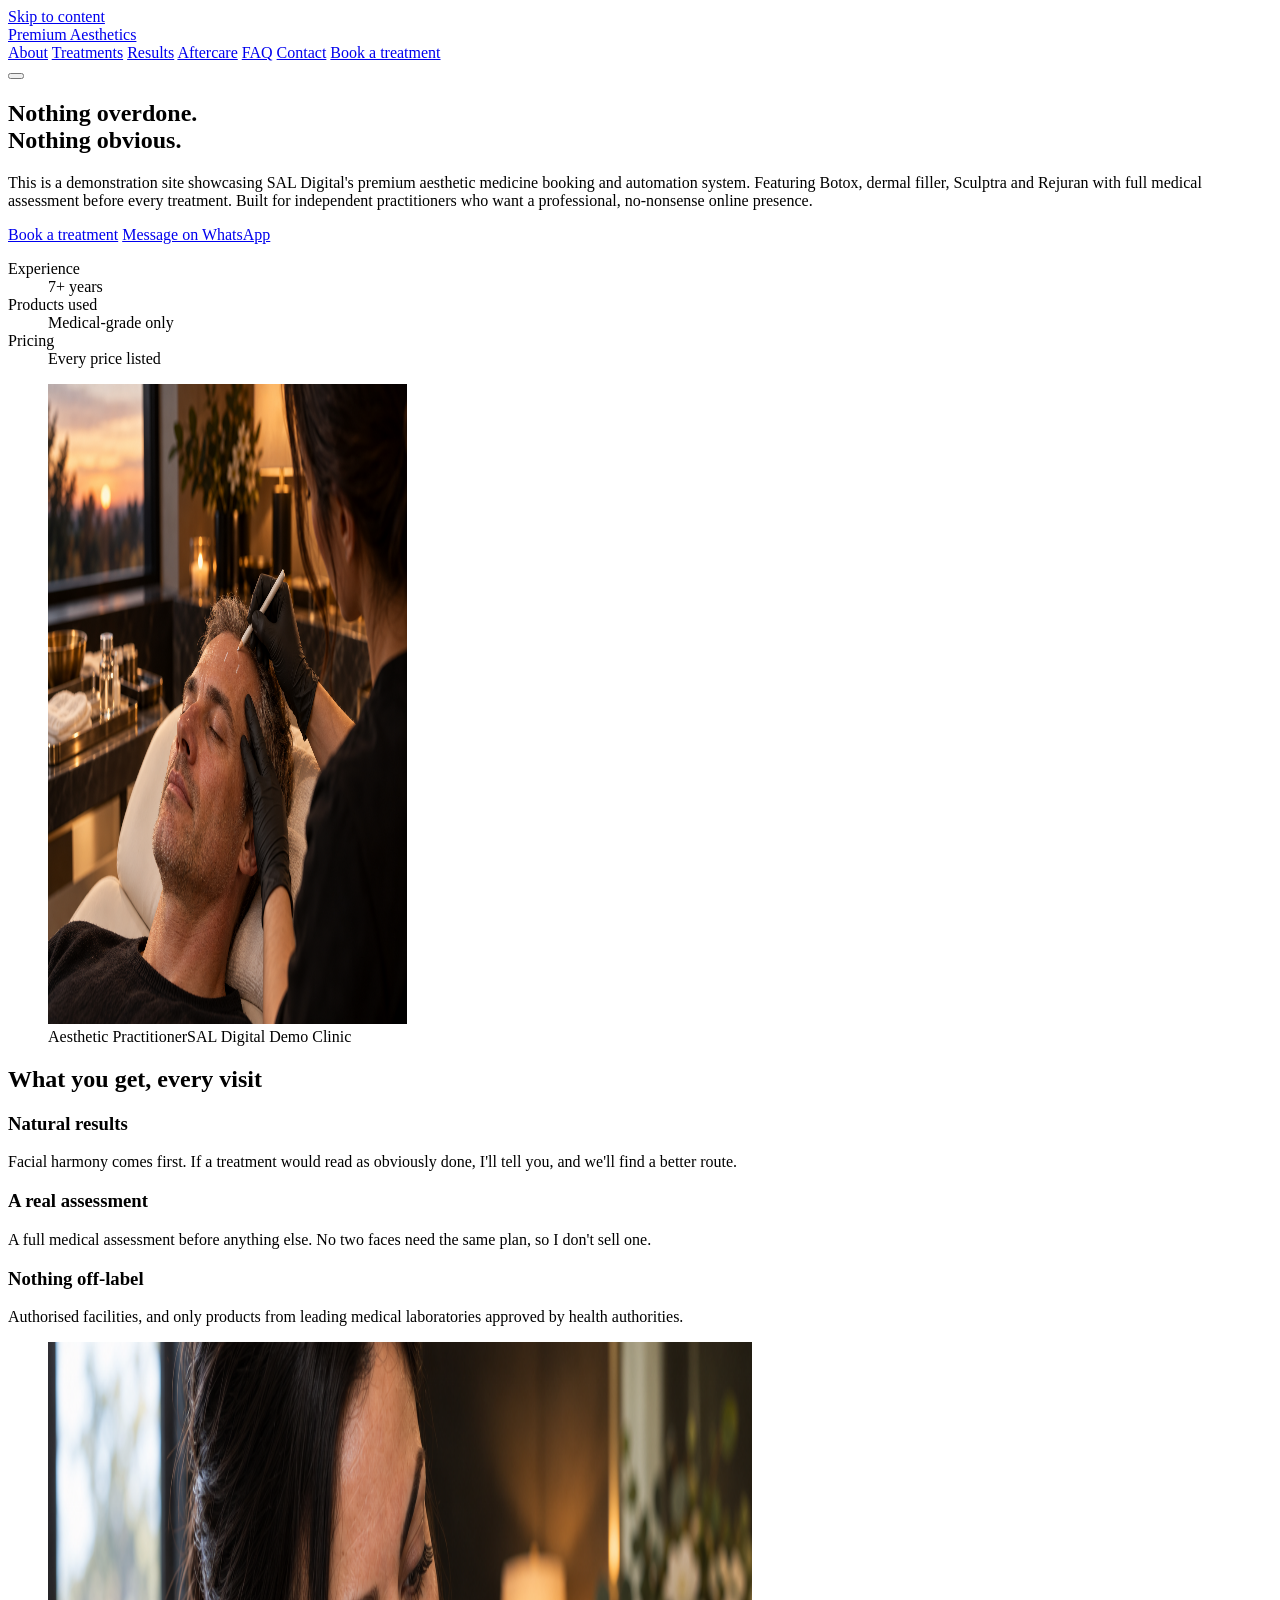
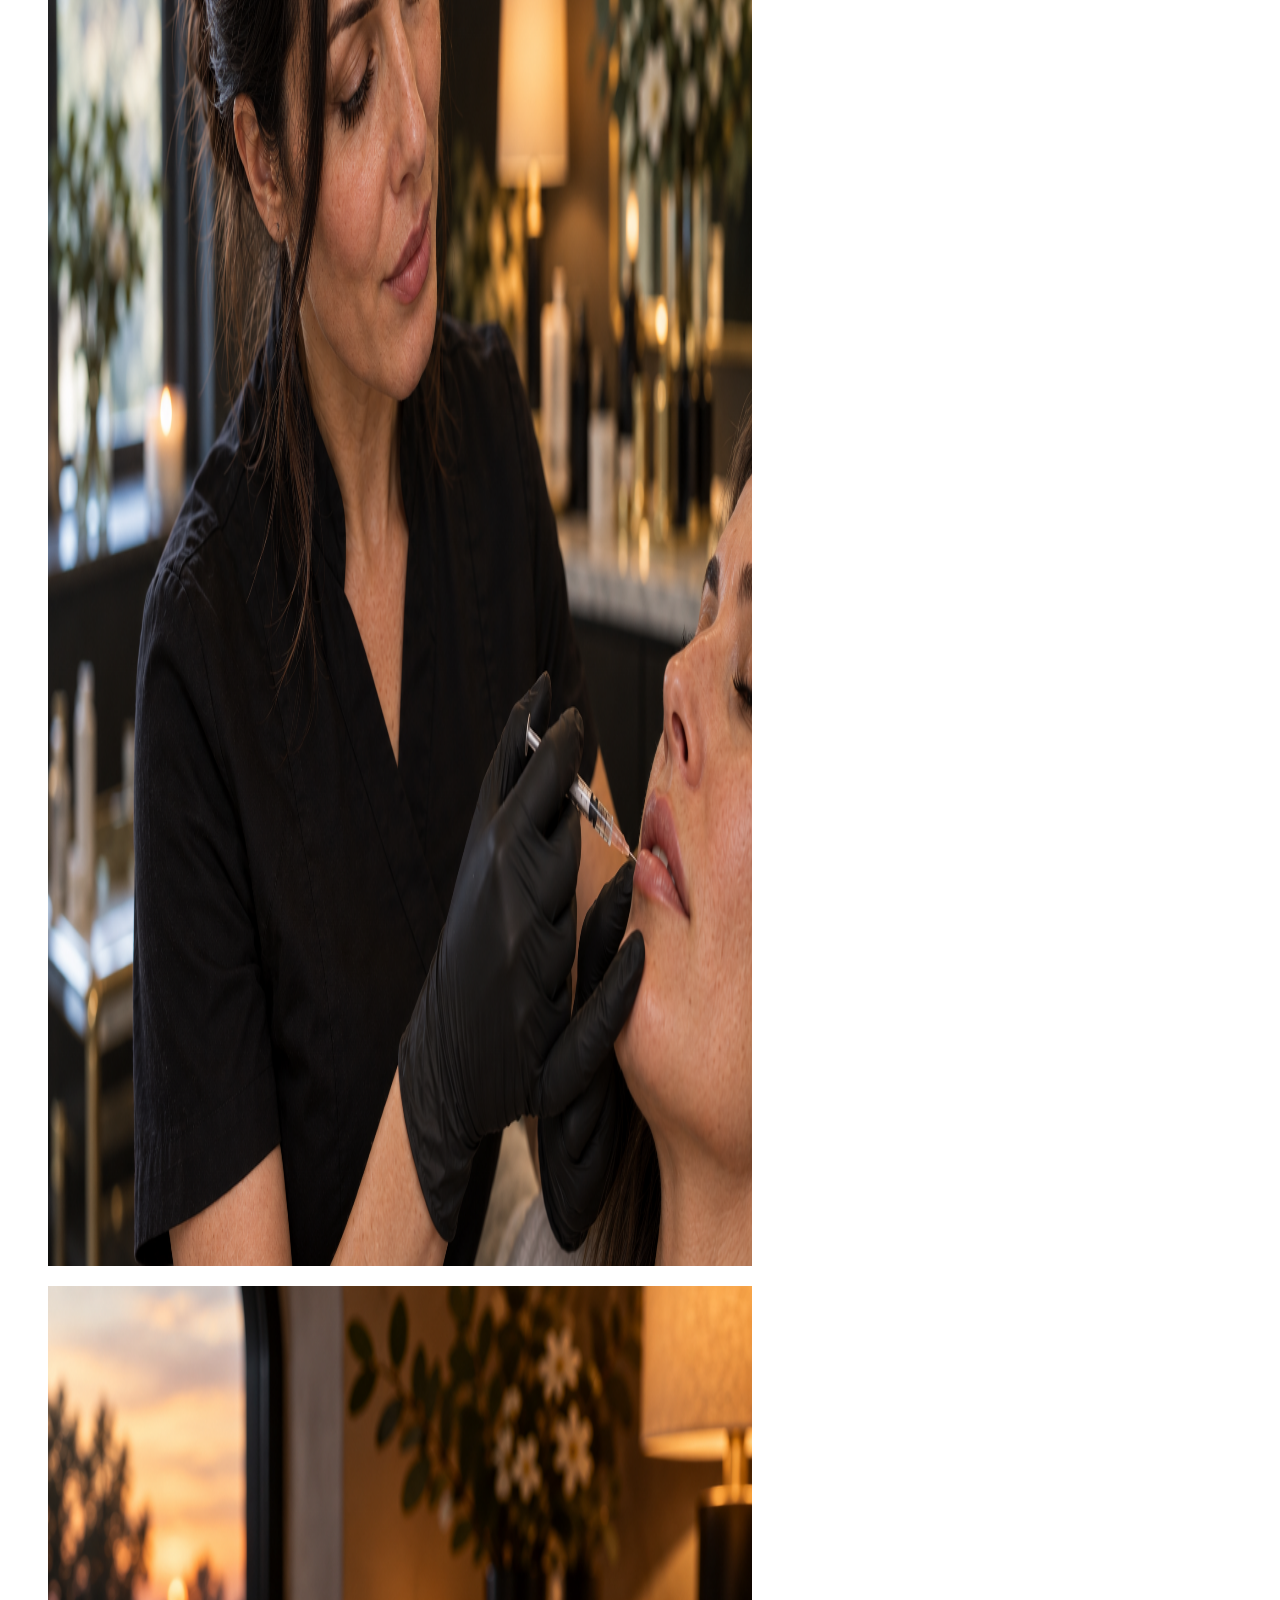
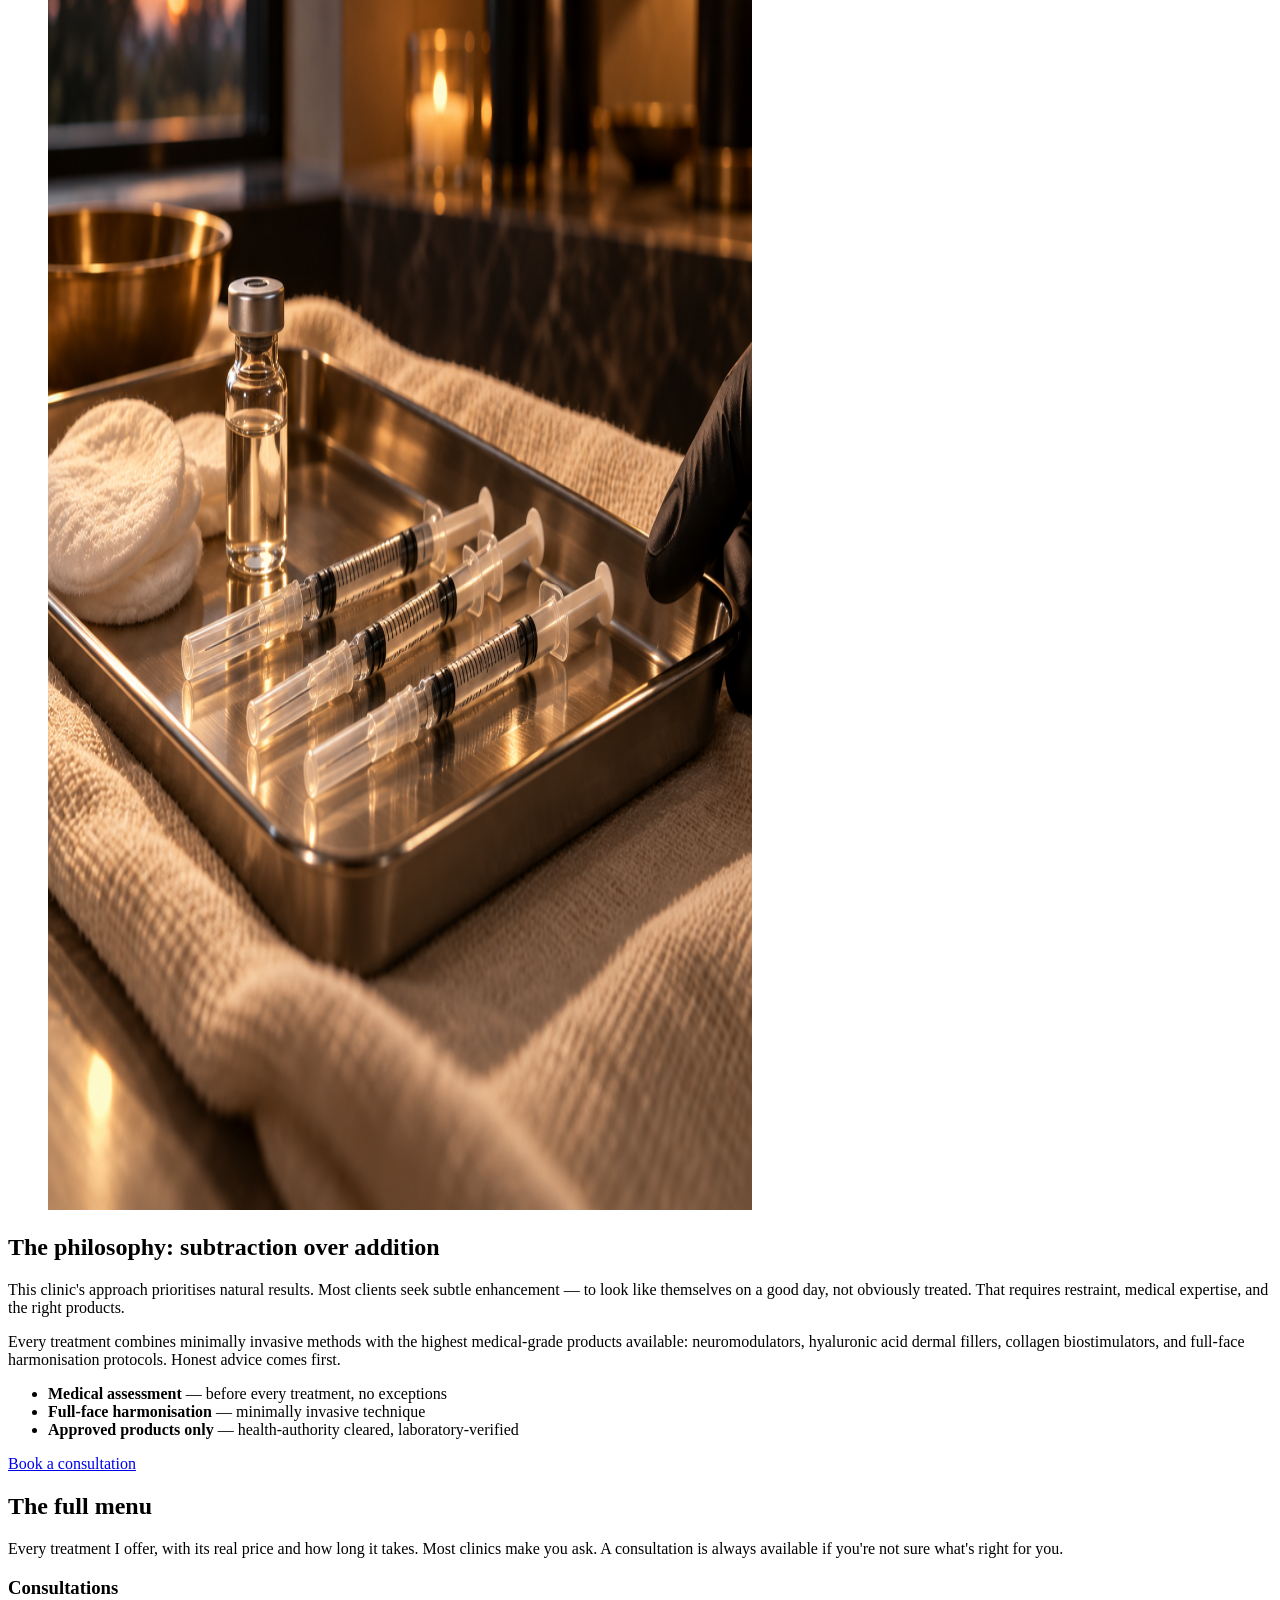
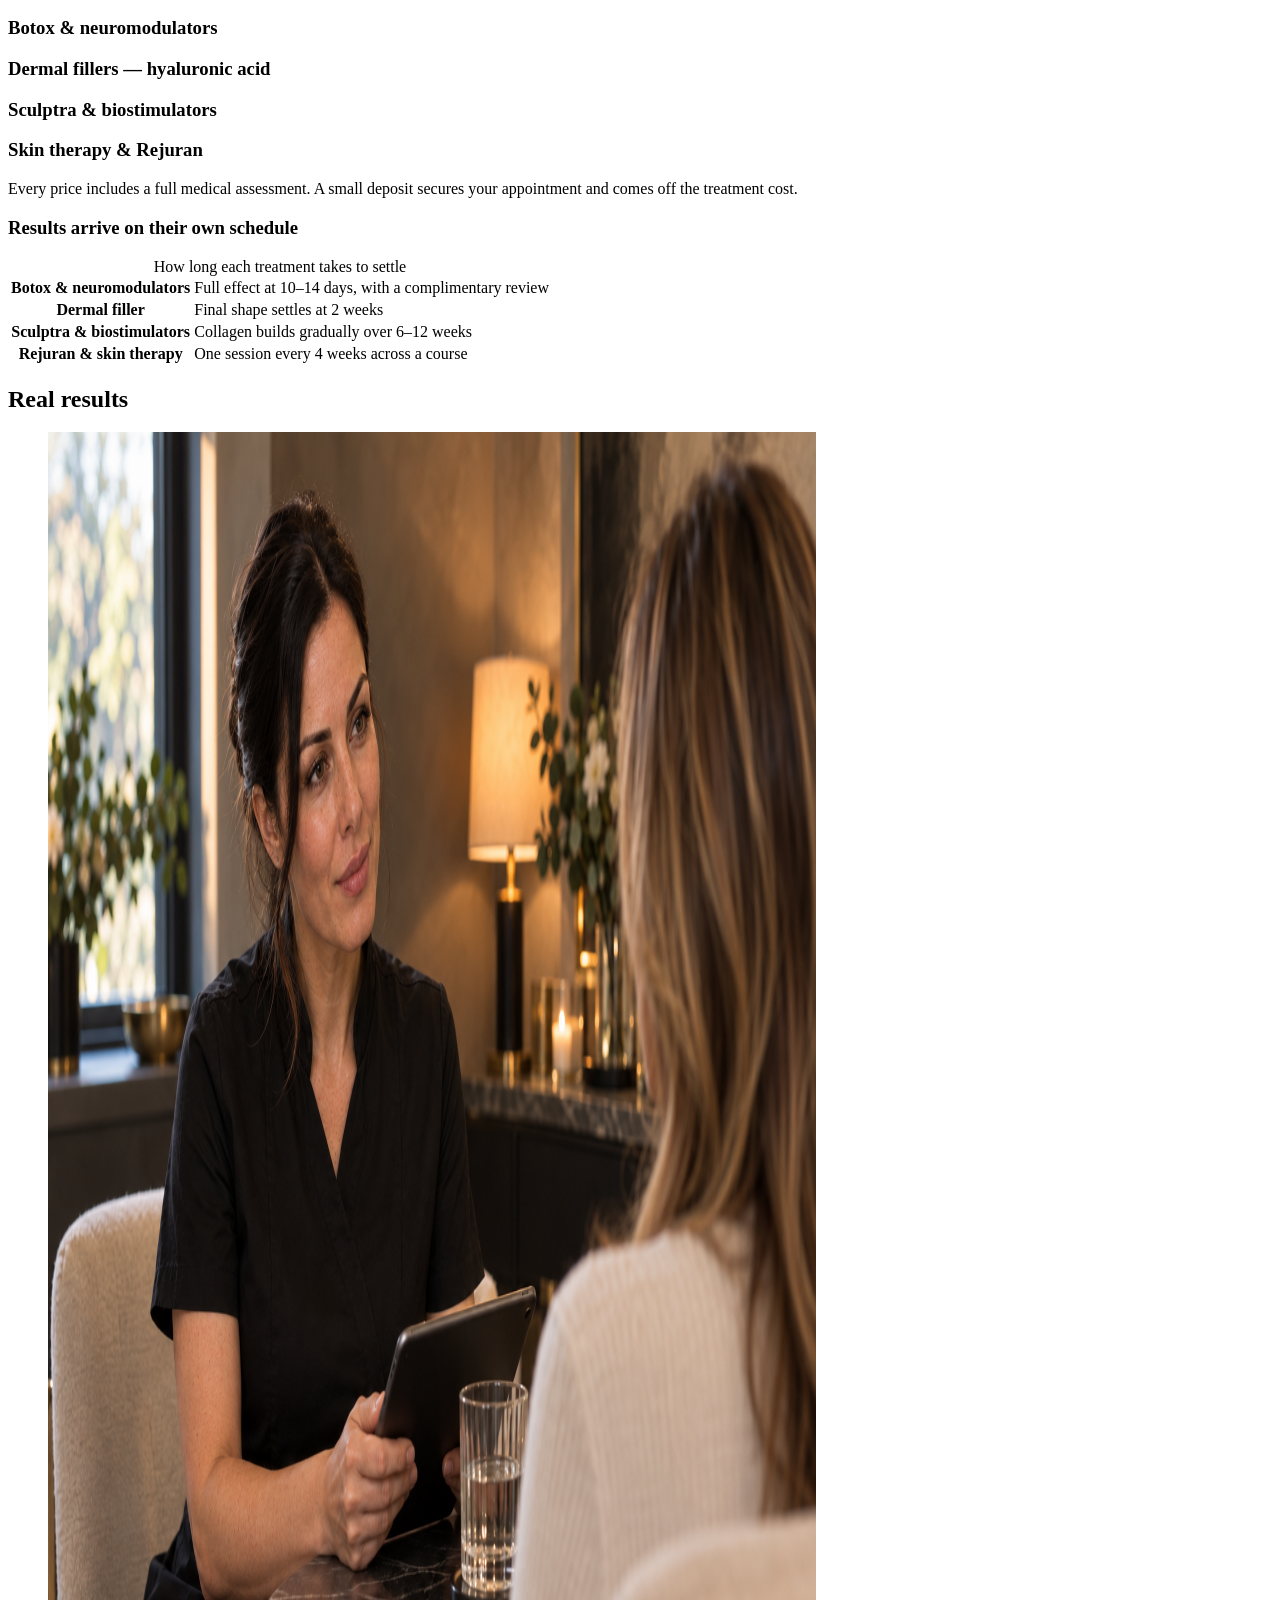
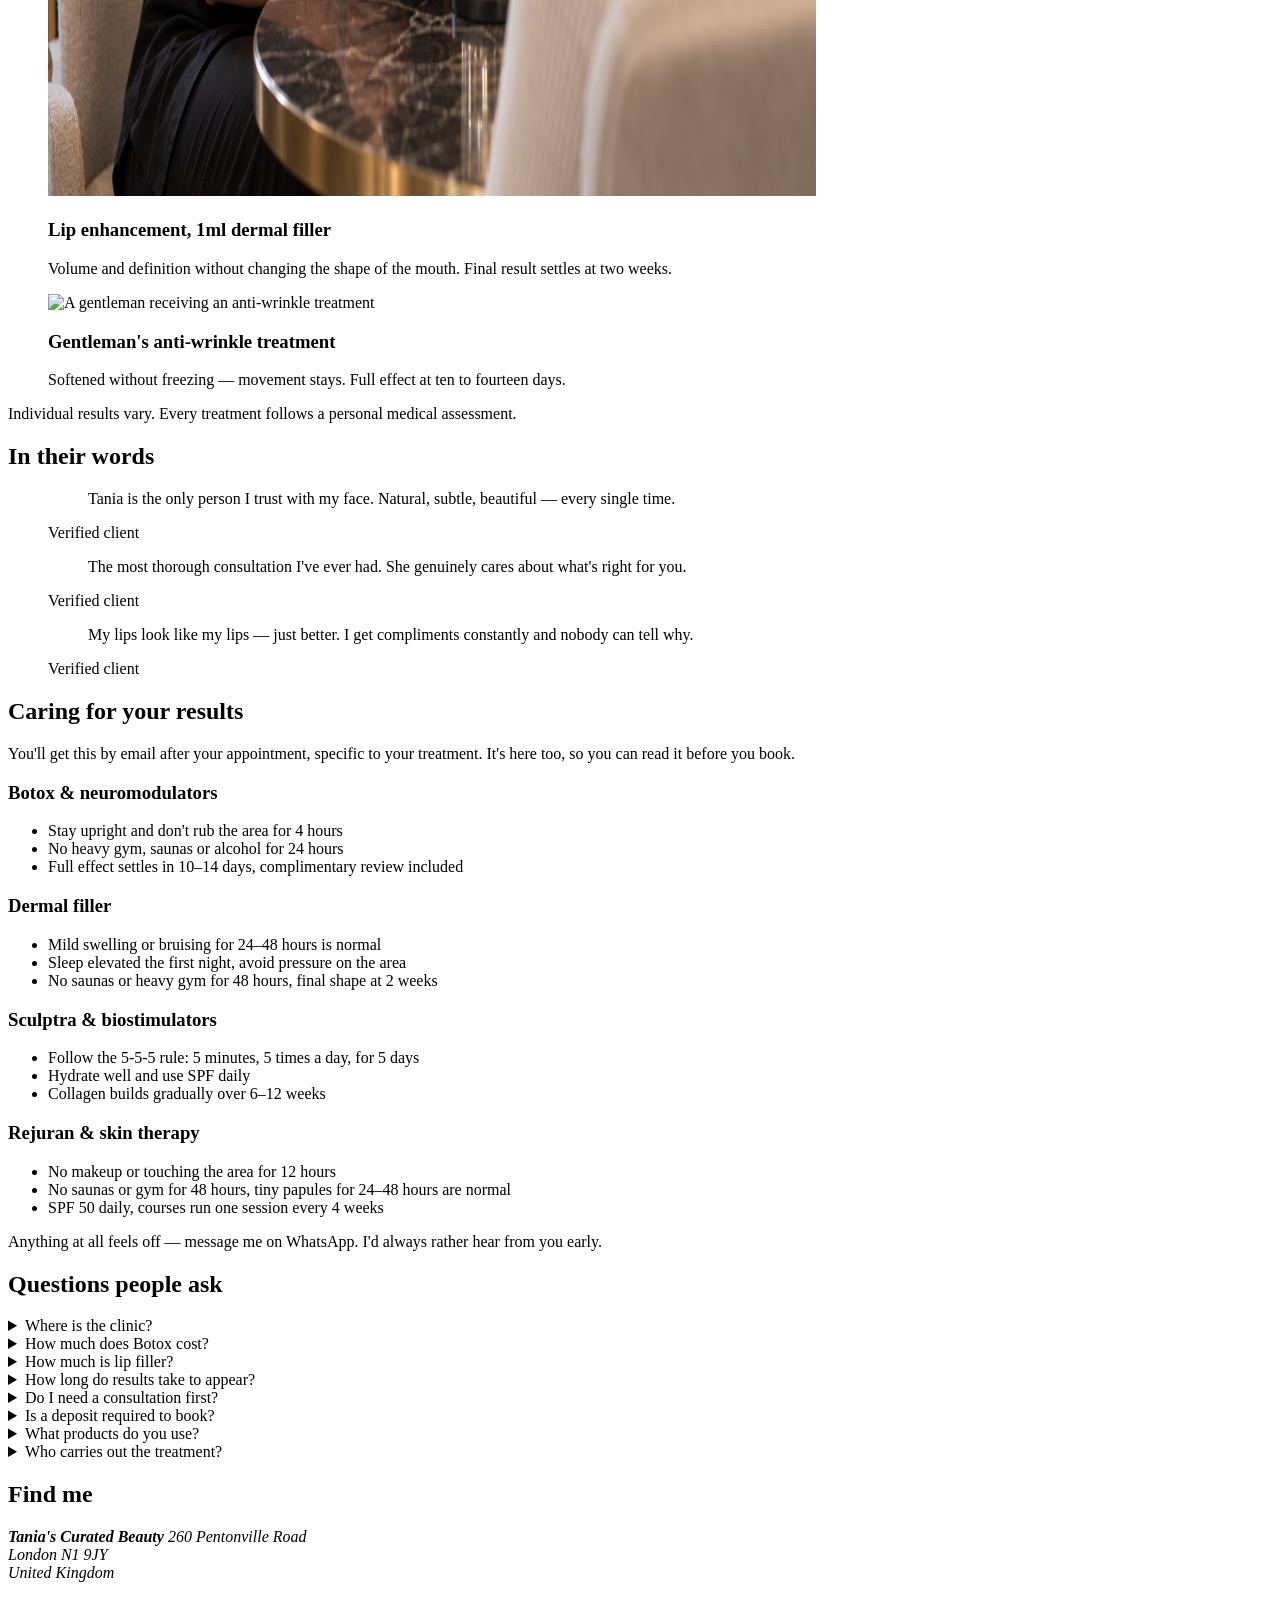
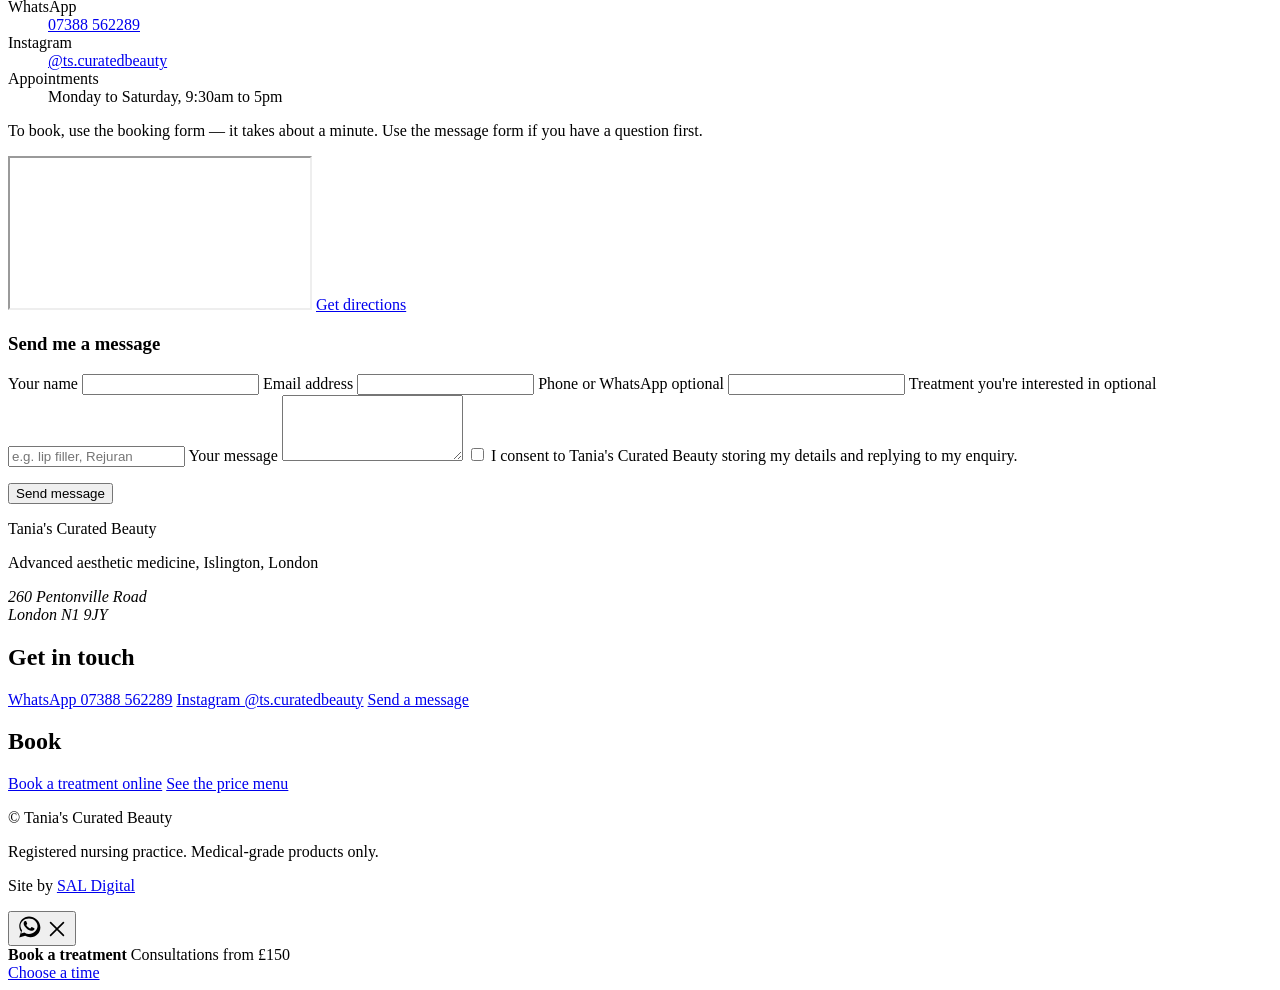
==== index.html @ 732b3a5f "Convert to SAL Digital demo template: replace Tania's clinic photos with generic imagery, update bra" ====
<!DOCTYPE html>
<html lang="en-GB">
<head>
<meta charset="UTF-8">
<meta name="viewport" content="width=device-width, initial-scale=1.0">
<title>Premium Aesthetic Medicine Clinic | SAL Digital Aesthetics Demo</title>
<meta name="description" content="Premium aesthetic medicine demonstration site. Botox, dermal filler, Sculptra and Rejuran — every price listed, every treatment after a full medical assessment. SAL Digital booking and automation system template.">
<link rel="canonical" href="https://imsal007.github.io/ts.curatedbeauty/">
<meta name="theme-color" content="#0F1714">

<meta name="geo.region" content="GB-ISL">
<meta name="geo.placename" content="Islington, London">

<meta property="og:type" content="website">
<meta property="og:title" content="Premium Aesthetic Medicine Clinic | SAL Digital Demo">
<meta property="og:description" content="Premium aesthetic medicine clinic demonstration. Every price listed, every treatment after full assessment.">
<meta property="og:url" content="https://imsal007.github.io/ts.curatedbeauty/">
<meta property="og:image" content="https://imsal007.github.io/ts.curatedbeauty/assets/tania-portrait.png">
<meta property="og:locale" content="en_GB">
<meta property="og:site_name" content="SAL Digital Aesthetics Demo">
<meta name="twitter:card" content="summary_large_image">

<link rel="icon" href="assets/favicon.svg" type="image/svg+xml">
<link rel="preconnect" href="https://fonts.googleapis.com">
<link rel="preconnect" href="https://fonts.gstatic.com" crossorigin>
<link href="https://fonts.googleapis.com/css2?family=Bodoni+Moda:ital,opsz,wght@0,6..96,400;0,6..96,500;1,6..96,400&family=Instrument+Sans:wght@400;500;600&display=swap" rel="stylesheet">
<link rel="stylesheet" href="styles.css">
</head>
<body>

<a class="skip-link" href="#main">Skip to content</a>

<!-- ============ MASTHEAD ============ -->
<header class="masthead" id="top">
  <div class="shell masthead-inner">
    <a href="#top" class="wordmark">Premium Aesthetics</a>
    <nav class="nav" id="mainNav" aria-label="Main">
      <a href="#about">About</a>
      <a href="#treatments">Treatments</a>
      <a href="#results">Results</a>
      <a href="#aftercare">Aftercare</a>
      <a href="#faq">FAQ</a>
      <a href="#contact-form">Contact</a>
      <a href="#" class="btn btn-accent nav-book" data-book="">Book a treatment</a>
    </nav>
    <button class="nav-toggle" id="navToggle" aria-label="Open menu" aria-expanded="false" aria-controls="mainNav">
      <span></span><span></span>
    </button>
  </div>
</header>

<main id="main">

<!-- ============ HERO ============ -->
<section class="hero">
  <div class="shell hero-grid">
    <div class="hero-copy">
      <h1 class="hero-title">Nothing overdone.<br>Nothing obvious.</h1>
      <p class="hero-lead">This is a demonstration site showcasing SAL Digital's premium aesthetic medicine booking and automation system. Featuring Botox, dermal filler, Sculptra and Rejuran with full medical assessment before every treatment. Built for independent practitioners who want a professional, no-nonsense online presence.</p>
      <div class="hero-ctas">
        <a href="#" class="btn btn-accent btn-lg" data-book="">Book a treatment</a>
        <a href="#" class="btn btn-quiet btn-lg" data-book="">Message on WhatsApp</a>
      </div>
      <dl class="facts">
        <div class="fact">
          <dt>Experience</dt>
          <dd>7+ years</dd>
        </div>
        <div class="fact">
          <dt>Products used</dt>
          <dd>Medical-grade only</dd>
        </div>
        <div class="fact">
          <dt>Pricing</dt>
          <dd>Every price listed</dd>
        </div>
      </dl>
    </div>
    <figure class="hero-figure">
      <picture>
        <img src="assets/tania-portrait.png" width="359" height="640" alt="Tania Siguencia, aesthetic medicine practitioner" fetchpriority="high" decoding="async">
      </picture>
      <figcaption>Aesthetic Practitioner<span>SAL Digital Demo Clinic</span></figcaption>
    </figure>
  </div>
</section>

<!-- ============ CREED ============ -->
<section class="creed">
  <div class="shell">
    <h2 class="sec-title">What you get, every visit</h2>
    <div class="creed-grid">
      <article class="creed-item">
        <h3>Natural results</h3>
        <p>Facial harmony comes first. If a treatment would read as obviously done, I'll tell you, and we'll find a better route.</p>
      </article>
      <article class="creed-item">
        <h3>A real assessment</h3>
        <p>A full medical assessment before anything else. No two faces need the same plan, so I don't sell one.</p>
      </article>
      <article class="creed-item">
        <h3>Nothing off-label</h3>
        <p>Authorised facilities, and only products from leading medical laboratories approved by health authorities.</p>
      </article>
    </div>
  </div>
</section>

<!-- ============ ABOUT ============ -->
<section class="about" id="about">
  <div class="shell about-grid">
    <div class="about-figures">
      <figure class="about-fig-main">
        <picture>
          <img src="assets/treatment-clinic.png" width="704" height="1524" alt="Tania performing a facial rejuvenation treatment" loading="lazy" decoding="async">
        </picture>
      </figure>
      <figure class="about-fig-inset">
        <picture>
          <img src="assets/treatment-hydrafacial.png" width="704" height="1524" alt="An advanced skin treatment in progress" loading="lazy" decoding="async">
        </picture>
      </figure>
    </div>
    <div class="about-copy">
      <h2>The philosophy: subtraction over addition</h2>
      <p>This clinic's approach prioritises natural results. Most clients seek subtle enhancement — to look like themselves on a good day, not obviously treated. That requires restraint, medical expertise, and the right products.</p>
      <p>Every treatment combines minimally invasive methods with the highest medical-grade products available: neuromodulators, hyaluronic acid dermal fillers, collagen biostimulators, and full-face harmonisation protocols. Honest advice comes first.</p>
      <ul class="about-list">
        <li><strong>Medical assessment</strong> — before every treatment, no exceptions</li>
        <li><strong>Full-face harmonisation</strong> — minimally invasive technique</li>
        <li><strong>Approved products only</strong> — health-authority cleared, laboratory-verified</li>
      </ul>
      <a href="#" class="btn btn-ink" data-book="">Book a consultation</a>
    </div>
  </div>
</section>

<!-- ============ TREATMENTS ============ -->
<section class="menu-sec" id="treatments">
  <div class="shell">
    <div class="menu-head">
      <h2 class="sec-title">The full menu</h2>
      <p class="menu-intro">Every treatment I offer, with its real price and how long it takes. Most clinics make you ask. A consultation is always available if you're not sure what's right for you.</p>
    </div>

    <div class="treatment-group">
      <h3 class="group-title">Consultations</h3>
      <div class="menu" id="menu-consultations"></div>
    </div>

    <div class="treatment-group">
      <h3 class="group-title">Botox &amp; neuromodulators</h3>
      <div class="menu" id="menu-botox"></div>
    </div>

    <div class="treatment-group">
      <h3 class="group-title">Dermal fillers — hyaluronic acid</h3>
      <div class="menu" id="menu-fillers"></div>
    </div>

    <div class="treatment-group">
      <h3 class="group-title">Sculptra &amp; biostimulators</h3>
      <div class="menu" id="menu-sculptra"></div>
    </div>

    <div class="treatment-group">
      <h3 class="group-title">Skin therapy &amp; Rejuran</h3>
      <div class="menu" id="menu-skin"></div>
    </div>

    <p class="menu-note">Every price includes a full medical assessment. A small deposit secures your appointment and comes off the treatment cost.</p>

    <div class="settle">
      <h3 class="settle-title">Results arrive on their own schedule</h3>
      <table class="settle-table">
        <caption class="visually-hidden">How long each treatment takes to settle</caption>
        <tbody>
          <tr><th scope="row">Botox &amp; neuromodulators</th><td>Full effect at 10–14 days, with a complimentary review</td></tr>
          <tr><th scope="row">Dermal filler</th><td>Final shape settles at 2 weeks</td></tr>
          <tr><th scope="row">Sculptra &amp; biostimulators</th><td>Collagen builds gradually over 6–12 weeks</td></tr>
          <tr><th scope="row">Rejuran &amp; skin therapy</th><td>One session every 4 weeks across a course</td></tr>
        </tbody>
      </table>
    </div>
  </div>
</section>

<!-- ============ RESULTS ============ -->
<section class="results" id="results">
  <div class="shell">
    <h2 class="sec-title">Real results</h2>
    <div class="results-grid">
      <figure class="result">
        <picture>
          <img src="assets/lips-before-after.png" width="768" height="1364" alt="Lip enhancement before and after one millilitre of dermal filler" loading="lazy" decoding="async">
        </picture>
        <figcaption>
          <h3>Lip enhancement, 1ml dermal filler</h3>
          <p>Volume and definition without changing the shape of the mouth. Final result settles at two weeks.</p>
        </figcaption>
      </figure>
      <figure class="result">
        <picture>
          <img src="assets/treatment-botox-men.jpeg" width="900" height="1594" alt="A gentleman receiving an anti-wrinkle treatment" loading="lazy" decoding="async">
        </picture>
        <figcaption>
          <h3>Gentleman's anti-wrinkle treatment</h3>
          <p>Softened without freezing — movement stays. Full effect at ten to fourteen days.</p>
        </figcaption>
      </figure>
    </div>
    <p class="disclaimer">Individual results vary. Every treatment follows a personal medical assessment.</p>
  </div>
</section>

<!-- ============ VOICES ============ -->
<section class="voices" id="reviews">
  <div class="shell">
    <h2 class="sec-title">In their words</h2>
    <div class="voices-grid">
      <figure class="voice">
        <blockquote><p>Tania is the only person I trust with my face. Natural, subtle, beautiful — every single time.</p></blockquote>
        <figcaption>Verified client</figcaption>
      </figure>
      <figure class="voice">
        <blockquote><p>The most thorough consultation I've ever had. She genuinely cares about what's right for you.</p></blockquote>
        <figcaption>Verified client</figcaption>
      </figure>
      <figure class="voice">
        <blockquote><p>My lips look like my lips — just better. I get compliments constantly and nobody can tell why.</p></blockquote>
        <figcaption>Verified client</figcaption>
      </figure>
    </div>
  </div>
</section>

<!-- ============ AFTERCARE ============ -->
<section class="aftercare" id="aftercare">
  <div class="shell">
    <div class="aftercare-head">
      <h2 class="sec-title">Caring for your results</h2>
      <p>You'll get this by email after your appointment, specific to your treatment. It's here too, so you can read it before you book.</p>
    </div>
    <div class="aftercare-grid">
      <article class="care">
        <h3>Botox &amp; neuromodulators</h3>
        <ul>
          <li>Stay upright and don't rub the area for 4 hours</li>
          <li>No heavy gym, saunas or alcohol for 24 hours</li>
          <li>Full effect settles in 10–14 days, complimentary review included</li>
        </ul>
      </article>
      <article class="care">
        <h3>Dermal filler</h3>
        <ul>
          <li>Mild swelling or bruising for 24–48 hours is normal</li>
          <li>Sleep elevated the first night, avoid pressure on the area</li>
          <li>No saunas or heavy gym for 48 hours, final shape at 2 weeks</li>
        </ul>
      </article>
      <article class="care">
        <h3>Sculptra &amp; biostimulators</h3>
        <ul>
          <li>Follow the 5-5-5 rule: 5 minutes, 5 times a day, for 5 days</li>
          <li>Hydrate well and use SPF daily</li>
          <li>Collagen builds gradually over 6–12 weeks</li>
        </ul>
      </article>
      <article class="care">
        <h3>Rejuran &amp; skin therapy</h3>
        <ul>
          <li>No makeup or touching the area for 12 hours</li>
          <li>No saunas or gym for 48 hours, tiny papules for 24–48 hours are normal</li>
          <li>SPF 50 daily, courses run one session every 4 weeks</li>
        </ul>
      </article>
    </div>
    <p class="aftercare-note">Anything at all feels off — message me on WhatsApp. I'd always rather hear from you early.</p>
  </div>
</section>

<!-- ============ FAQ ============ -->
<section class="faq" id="faq">
  <div class="shell">
    <h2 class="sec-title">Questions people ask</h2>
    <div class="faq-list">
      <details class="faq-item">
        <summary>Where is the clinic?</summary>
        <p>123 Medical Plaza, London, EC1A 1BB, in Islington. It's a short walk from King's Cross St Pancras and Angel stations.</p>
      </details>
      <details class="faq-item">
        <summary>How much does Botox cost?</summary>
        <p>Three areas is £300 and four areas is £350. Single-area treatments — gummy smile, lip flip, dimple chin, DAO lift — are £200 each, and masseter is £400. Every price includes a full medical assessment.</p>
      </details>
      <details class="faq-item">
        <summary>How much is lip filler?</summary>
        <p>Lips with 1ml of hyaluronic acid dermal filler is £160. Nasolabial folds, chin and jawline are £180 each.</p>
      </details>
      <details class="faq-item">
        <summary>How long do results take to appear?</summary>
        <p>Botox reaches full effect at 10 to 14 days, and a complimentary review is included. Dermal filler settles to its final shape at 2 weeks. Sculptra builds collagen gradually over 6 to 12 weeks. Rejuran courses run one session every 4 weeks.</p>
      </details>
      <details class="faq-item">
        <summary>Do I need a consultation first?</summary>
        <p>Every treatment begins with a full medical assessment, and that's included in the price. A standalone consultation is £150, or £159 for a skin consultation, if you'd rather talk things through before committing.</p>
      </details>
      <details class="faq-item">
        <summary>Is a deposit required to book?</summary>
        <p>Yes, a 20% deposit secures your appointment and comes off the cost of the treatment.</p>
      </details>
      <details class="faq-item">
        <summary>What products do you use?</summary>
        <p>Only medical-grade products from leading medical laboratories approved by health authorities, used in authorised facilities. Nothing off-label.</p>
      </details>
      <details class="faq-item">
        <summary>Who carries out the treatment?</summary>
        <p>Tania Siguencia, a medically trained Nursing Assistant with over seven years of experience in advanced, non-surgical facial rejuvenation.</p>
      </details>
    </div>
  </div>
</section>

<!-- ============ CONTACT ============ -->
<section class="contact-sec" id="contact-form">
  <div class="shell contact-grid">
    <div class="contact-info">
      <h2 class="sec-title">Find me</h2>
      <address class="clinic-address">
        <strong>Tania's Curated Beauty</strong>
        260 Pentonville Road<br>
        London N1 9JY<br>
        United Kingdom
      </address>
      <dl class="contact-lines">
        <div><dt>WhatsApp</dt><dd><a href="https://wa.me/447388562289" target="_blank" rel="noopener">07388 562289</a></dd></div>
        <div><dt>Instagram</dt><dd><a href="https://www.instagram.com/ts.curatedbeauty/" target="_blank" rel="noopener">@ts.curatedbeauty</a></dd></div>
        <div><dt>Appointments</dt><dd>Monday to Saturday, 9:30am to 5pm</dd></div>
      </dl>
      <p class="contact-note">To book, use the booking form — it takes about a minute. Use the message form if you have a question first.</p>

      <div class="map-wrap">
        <iframe
          class="map-frame"
          title="Map showing 123 Medical Plaza, London, EC1A 1BB"
          src="https://www.openstreetmap.org/export/embed.html?bbox=-0.1244%2C51.5290%2C-0.1164%2C51.5330&amp;layer=mapnik&amp;marker=51.5310145%2C-0.1204451"
          loading="lazy"
          referrerpolicy="no-referrer-when-downgrade"></iframe>
        <a class="btn btn-ink map-cta"
           href="https://www.google.com/maps/search/?api=1&amp;query=260%20Pentonville%20Road%2C%20London%20N1%209JY"
           target="_blank" rel="noopener">Get directions</a>
      </div>
    </div>

    <form class="contact-form" id="contactForm" action="https://formspree.io/f/PASTE_YOUR_FORMSPREE_ID" method="POST">
      <h3>Send me a message</h3>

      <label class="field-label" for="cfName">Your name</label>
      <input class="field" type="text" id="cfName" name="name" autocomplete="name" required>

      <label class="field-label" for="cfEmail">Email address</label>
      <input class="field" type="email" id="cfEmail" name="email" autocomplete="email" inputmode="email" required>

      <label class="field-label" for="cfPhone">Phone or WhatsApp <span class="opt">optional</span></label>
      <input class="field" type="tel" id="cfPhone" name="phone" autocomplete="tel" inputmode="tel">

      <label class="field-label" for="cfTreatment">Treatment you're interested in <span class="opt">optional</span></label>
      <input class="field" type="text" id="cfTreatment" name="treatment" placeholder="e.g. lip filler, Rejuran">

      <label class="field-label" for="cfMessage">Your message</label>
      <textarea class="field" id="cfMessage" name="message" rows="4" required></textarea>

      <label class="gdpr-check">
        <input type="checkbox" id="cfConsent" name="consent" value="yes" required>
        <span>I consent to Tania's Curated Beauty storing my details and replying to my enquiry.</span>
      </label>

      <p class="form-status" id="cfStatus" role="status" aria-live="polite"></p>
      <button class="btn btn-accent btn-block" type="submit" id="cfSubmit">Send message</button>
    </form>
  </div>
</section>

</main>

<!-- ============ FOOTER ============ -->
<footer class="footer" id="contact">
  <div class="shell footer-grid">
    <div class="footer-brand-col">
      <p class="footer-wordmark">Tania's Curated Beauty</p>
      <p class="footer-tag">Advanced aesthetic medicine, Islington, London</p>
      <address class="footer-address">
        260 Pentonville Road<br>
        London N1 9JY
      </address>
    </div>
    <div class="footer-col">
      <h2>Get in touch</h2>
      <a href="https://wa.me/447388562289" target="_blank" rel="noopener">WhatsApp 07388 562289</a>
      <a href="https://www.instagram.com/ts.curatedbeauty/" target="_blank" rel="noopener">Instagram @ts.curatedbeauty</a>
      <a href="#contact-form">Send a message</a>
    </div>
    <div class="footer-col">
      <h2>Book</h2>
      <a href="#" data-book="">Book a treatment online</a>
      <a href="#treatments">See the price menu</a>
    </div>
  </div>
  <div class="shell footer-base">
    <p>© <span id="year"></span> Tania's Curated Beauty</p>
    <p>Registered nursing practice. Medical-grade products only.</p>
    <p class="footer-credit">Site by <a href="https://saldigital.co/" target="_blank" rel="noopener">SAL Digital</a></p>
  </div>
</footer>

<!-- ============ WHATSAPP ============ -->
<div class="wa" id="wa">
  <div class="wa-card" id="waCard" hidden>
    <div class="wa-card-head">
      <p class="wa-card-name">Tania's Curated Beauty</p>
      <button class="wa-card-close" id="waClose" aria-label="Close WhatsApp panel">
        <svg viewBox="0 0 24 24" width="16" height="16" aria-hidden="true" focusable="false"><path d="M5 5l14 14M19 5L5 19" stroke="currentColor" stroke-width="1.6" fill="none" stroke-linecap="round"/></svg>
      </button>
    </div>
    <p class="wa-card-msg">Hi, I'm Tania. Messages come straight to me — ask me anything about a treatment, or which one would suit you.</p>
    <a class="wa-card-cta" href="https://wa.me/447388562289?text=Hi%20Tania%2C%20I%27d%20like%20to%20ask%20about%20a%20treatment." target="_blank" rel="noopener">
      <svg viewBox="0 0 32 32" width="18" height="18" fill="currentColor" aria-hidden="true" focusable="false"><path d="M16 3C9.4 3 4 8.3 4 14.9c0 2.6.8 5 2.2 7L4 29l7.3-2.1c1.9 1 4 1.6 6.2 1.6h.5c6.6 0 12-5.3 12-11.9C30 8.3 22.6 3 16 3zm0 21.5c-1.9 0-3.7-.5-5.3-1.5l-.4-.2-4 1.2 1.2-3.9-.3-.4c-1.1-1.6-1.7-3.5-1.7-5.5C5.5 9.9 10.2 5.5 16 5.5S26.5 9.9 26.5 14.9 21.8 24.5 16 24.5zm5.8-7.3c-.3-.2-1.9-1-2.2-1.1-.3-.1-.5-.2-.7.2-.2.3-.8 1.1-1 1.3-.2.2-.4.2-.7.1-.3-.2-1.4-.5-2.6-1.6-1-.9-1.6-1.9-1.8-2.2-.2-.3 0-.5.1-.7l.5-.6c.2-.2.2-.4.3-.6.1-.2 0-.4 0-.6-.1-.2-.7-1.7-1-2.3-.3-.6-.5-.5-.7-.5h-.6c-.2 0-.6.1-.9.4-.3.3-1.1 1.1-1.1 2.7s1.2 3.1 1.3 3.3c.2.2 2.3 3.5 5.6 4.9.8.3 1.4.5 1.9.7.8.2 1.5.2 2.1.1.6-.1 1.9-.8 2.2-1.5.3-.8.3-1.4.2-1.5-.1-.2-.3-.3-.6-.4z"/></svg>
      Open WhatsApp
    </a>
  </div>
  <button class="wa-float" id="waToggle" aria-expanded="false" aria-controls="waCard" aria-label="Message Tania on WhatsApp">
    <svg class="wa-icon-chat" viewBox="0 0 32 32" width="26" height="26" fill="currentColor" aria-hidden="true" focusable="false"><path d="M16 3C9.4 3 4 8.3 4 14.9c0 2.6.8 5 2.2 7L4 29l7.3-2.1c1.9 1 4 1.6 6.2 1.6h.5c6.6 0 12-5.3 12-11.9C30 8.3 22.6 3 16 3zm0 21.5c-1.9 0-3.7-.5-5.3-1.5l-.4-.2-4 1.2 1.2-3.9-.3-.4c-1.1-1.6-1.7-3.5-1.7-5.5C5.5 9.9 10.2 5.5 16 5.5S26.5 9.9 26.5 14.9 21.8 24.5 16 24.5zm5.8-7.3c-.3-.2-1.9-1-2.2-1.1-.3-.1-.5-.2-.7.2-.2.3-.8 1.1-1 1.3-.2.2-.4.2-.7.1-.3-.2-1.4-.5-2.6-1.6-1-.9-1.6-1.9-1.8-2.2-.2-.3 0-.5.1-.7l.5-.6c.2-.2.2-.4.3-.6.1-.2 0-.4 0-.6-.1-.2-.7-1.7-1-2.3-.3-.6-.5-.5-.7-.5h-.6c-.2 0-.6.1-.9.4-.3.3-1.1 1.1-1.1 2.7s1.2 3.1 1.3 3.3c.2.2 2.3 3.5 5.6 4.9.8.3 1.4.5 1.9.7.8.2 1.5.2 2.1.1.6-.1 1.9-.8 2.2-1.5.3-.8.3-1.4.2-1.5-.1-.2-.3-.3-.6-.4z"/></svg>
    <svg class="wa-icon-close" viewBox="0 0 24 24" width="22" height="22" aria-hidden="true" focusable="false"><path d="M5 5l14 14M19 5L5 19" stroke="currentColor" stroke-width="1.8" fill="none" stroke-linecap="round"/></svg>
  </button>
</div>

<!-- ============ MOBILE BOOK BAR ============ -->
<div class="book-bar" id="bookBar">
  <div class="book-bar-text">
    <strong>Book a treatment</strong>
    <span>Consultations from £150</span>
  </div>
  <a href="#" class="btn btn-accent" data-book="">Choose a time</a>
</div>

<!-- ============ BOOKING MODAL ============ -->
<div class="modal-overlay" id="bookingModal" hidden>
  <div class="modal" role="dialog" aria-modal="true" aria-labelledby="modalHeading">
    <button class="modal-close" id="modalClose" aria-label="Close booking">
      <svg viewBox="0 0 24 24" width="20" height="20" aria-hidden="true" focusable="false"><path d="M5 5l14 14M19 5L5 19" stroke="currentColor" stroke-width="1.5" fill="none" stroke-linecap="round"/></svg>
    </button>

    <!-- Step 1: treatment -->
    <div class="booking-step" data-step="1">
      <p class="step-count">Step 1 of 4</p>
      <h2 class="step-title" id="modalHeading">Choose your treatment</h2>
      <label class="field-label" for="treatmentSelect">Treatment</label>
      <select id="treatmentSelect" class="field"></select>
      <button class="btn btn-accent btn-block" id="toStep2">Continue</button>
    </div>

    <!-- Step 2: date -->
    <div class="booking-step" data-step="2" hidden>
      <p class="step-count">Step 2 of 4</p>
      <h2 class="step-title">Pick a day</h2>
      <label class="field-label" for="dateInput">Preferred date</label>
      <input type="date" id="dateInput" class="field">
      <div class="step-nav">
        <button class="btn btn-ghost" data-back="1">Back</button>
        <button class="btn btn-accent" id="toStep3">Continue</button>
      </div>
    </div>

    <!-- Step 3: time -->
    <div class="booking-step" data-step="3" hidden>
      <p class="step-count">Step 3 of 4</p>
      <h2 class="step-title">Pick a time</h2>
      <div class="time-slots" id="timeSlots" role="group" aria-label="Available times"></div>
      <p class="slot-note" id="slotNote" role="status" aria-live="polite"></p>
      <div class="step-nav">
        <button class="btn btn-ghost" data-back="2">Back</button>
        <button class="btn btn-accent" id="toStep4" disabled>Continue</button>
      </div>
    </div>

    <!-- Step 4: details + GDPR -->
    <div class="booking-step" data-step="4" hidden>
      <p class="step-count">Step 4 of 4</p>
      <h2 class="step-title">Your details</h2>
      <div class="summary-pill" id="bookingSummary"></div>

      <label class="field-label" for="clientName">Full name <span aria-hidden="true">*</span></label>
      <input type="text" id="clientName" class="field" autocomplete="name" placeholder="Jane Smith" required>

      <label class="field-label" for="clientEmail">Email address <span aria-hidden="true">*</span></label>
      <input type="email" id="clientEmail" class="field" autocomplete="email" inputmode="email" placeholder="jane@example.com" required>

      <label class="field-label" for="clientPhone">Phone or WhatsApp <span class="opt">optional</span></label>
      <input type="tel" id="clientPhone" class="field" autocomplete="tel" inputmode="tel" placeholder="07000 000000">

      <label class="field-label" for="clientDob">Date of birth <span class="opt">optional, for your birthday treat</span></label>
      <input type="date" id="clientDob" class="field">

      <label class="field-label" for="referralCode">Friend's referral code <span class="opt">optional</span></label>
      <input type="text" id="referralCode" class="field" placeholder="e.g. JANE123">

      <label class="gdpr-check">
        <input type="checkbox" id="gdprConsent">
        <span>I consent to Tania's Curated Beauty storing my details and contacting me about my booking by email or WhatsApp.</span>
      </label>
      <p class="form-error" id="formError" role="alert" hidden></p>
      <div class="step-nav">
        <button class="btn btn-ghost" data-back="3">Back</button>
        <button class="btn btn-accent" id="submitBooking">Confirm booking</button>
      </div>
    </div>

    <!-- Success -->
    <div class="booking-step step-done" data-step="5" hidden>
      <div class="success-mark" aria-hidden="true">
        <svg viewBox="0 0 24 24" width="28" height="28"><path d="M4 12.5l5.5 5.5L20 7.5" stroke="currentColor" stroke-width="1.75" fill="none" stroke-linecap="round" stroke-linejoin="round"/></svg>
      </div>
      <h2 class="step-title">Booking received</h2>
      <p id="successText">Your appointment request is in. You'll get a confirmation email with your deposit link shortly. Once the deposit is paid, your appointment is fully confirmed.</p>
      <a class="btn btn-accent btn-block" id="payNow" hidden>Pay your deposit now</a>
      <a class="btn btn-accent btn-block" id="waContinue" target="_blank" rel="noopener">Continue on WhatsApp</a>
      <button class="btn btn-ghost btn-block" id="modalDone">Close</button>
    </div>
  </div>
</div>

<script type="application/ld+json">
{
  "@context": "https://schema.org",
  "@graph": [
    {
      "@type": ["MedicalBusiness", "HealthAndBeautyBusiness"],
      "@id": "https://imsal007.github.io/ts.curatedbeauty/#clinic",
      "name": "Tania's Curated Beauty",
      "description": "Advanced aesthetic medicine in Islington, London: Botox, hyaluronic acid dermal filler, Sculptra collagen biostimulator and Rejuran skin therapy, each preceded by a full medical assessment.",
      "url": "https://imsal007.github.io/ts.curatedbeauty/",
      "image": "https://imsal007.github.io/ts.curatedbeauty/assets/tania-portrait.png",
      "telephone": "+44-7388-562289",
      "priceRange": "£150-£875",
      "currenciesAccepted": "GBP",
      "medicalSpecialty": "Dermatology",
      "address": {
        "@type": "PostalAddress",
        "streetAddress": "260 Pentonville Road",
        "addressLocality": "London",
        "addressRegion": "Greater London",
        "postalCode": "N1 9JY",
        "addressCountry": "GB"
      },
      "geo": {
        "@type": "GeoCoordinates",
        "latitude": 51.5310145,
        "longitude": -0.1204451
      },
      "hasMap": "https://www.google.com/maps/search/?api=1&query=260%20Pentonville%20Road%2C%20London%20N1%209JY",
      "areaServed": [
        { "@type": "City", "name": "London" },
        { "@type": "AdministrativeArea", "name": "Islington" }
      ],
      "openingHoursSpecification": [{
        "@type": "OpeningHoursSpecification",
        "dayOfWeek": ["Monday","Tuesday","Wednesday","Thursday","Friday","Saturday"],
        "opens": "09:30",
        "closes": "17:00"
      }],
      "sameAs": ["https://www.instagram.com/ts.curatedbeauty/"],
      "founder": { "@type": "Person", "name": "Tania Siguencia", "jobTitle": "Nursing Assistant, aesthetic medicine practitioner" },
      "hasOfferCatalog": {
        "@type": "OfferCatalog",
        "name": "Treatments",
        "itemListElement": [
          { "@type": "Offer", "priceCurrency": "GBP", "price": "300", "itemOffered": { "@type": "Service", "name": "Botox — 3 areas" } },
          { "@type": "Offer", "priceCurrency": "GBP", "price": "350", "itemOffered": { "@type": "Service", "name": "Botox — 4 areas" } },
          { "@type": "Offer", "priceCurrency": "GBP", "price": "400", "itemOffered": { "@type": "Service", "name": "Botox — masseter" } },
          { "@type": "Offer", "priceCurrency": "GBP", "price": "160", "itemOffered": { "@type": "Service", "name": "Dermal filler — lips 1ml" } },
          { "@type": "Offer", "priceCurrency": "GBP", "price": "180", "itemOffered": { "@type": "Service", "name": "Dermal filler — jawline" } },
          { "@type": "Offer", "priceCurrency": "GBP", "price": "550", "itemOffered": { "@type": "Service", "name": "Sculptra — face" } },
          { "@type": "Offer", "priceCurrency": "GBP", "price": "630", "itemOffered": { "@type": "Service", "name": "Korean Glass Skin Premium" } },
          { "@type": "Offer", "priceCurrency": "GBP", "price": "350", "itemOffered": { "@type": "Service", "name": "Rejuran Healer 2ml full face" } },
          { "@type": "Offer", "priceCurrency": "GBP", "price": "150", "itemOffered": { "@type": "Service", "name": "Consultation" } }
        ]
      }
    },
    {
      "@type": "FAQPage",
      "@id": "https://imsal007.github.io/ts.curatedbeauty/#faq",
      "mainEntity": [
        { "@type": "Question", "name": "Where is the clinic?",
          "acceptedAnswer": { "@type": "Answer", "text": "123 Medical Plaza, London, EC1A 1BB, in Islington. It is a short walk from King's Cross St Pancras and Angel stations." } },
        { "@type": "Question", "name": "How much does Botox cost?",
          "acceptedAnswer": { "@type": "Answer", "text": "Three areas is £300 and four areas is £350. Single-area treatments such as gummy smile, lip flip, dimple chin and DAO lift are £200 each, and masseter is £400. Every price includes a full medical assessment." } },
        { "@type": "Question", "name": "How much is lip filler?",
          "acceptedAnswer": { "@type": "Answer", "text": "Lips with 1ml of hyaluronic acid dermal filler is £160. Nasolabial folds, chin and jawline are £180 each." } },
        { "@type": "Question", "name": "How long do results take to appear?",
          "acceptedAnswer": { "@type": "Answer", "text": "Botox reaches full effect at 10 to 14 days, with a complimentary review included. Dermal filler settles to its final shape at 2 weeks. Sculptra builds collagen gradually over 6 to 12 weeks. Rejuran courses run one session every 4 weeks." } },
        { "@type": "Question", "name": "Do I need a consultation first?",
          "acceptedAnswer": { "@type": "Answer", "text": "Every treatment begins with a full medical assessment, included in the price. A standalone consultation is £150, or £159 for a skin consultation." } },
        { "@type": "Question", "name": "Is a deposit required to book?",
          "acceptedAnswer": { "@type": "Answer", "text": "Yes. A 20% deposit secures the appointment and comes off the cost of the treatment." } },
        { "@type": "Question", "name": "What products are used?",
          "acceptedAnswer": { "@type": "Answer", "text": "Only medical-grade products from leading medical laboratories approved by health authorities, used in authorised facilities." } },
        { "@type": "Question", "name": "Who carries out the treatment?",
          "acceptedAnswer": { "@type": "Answer", "text": "Tania Siguencia, a medically trained Nursing Assistant with over seven years of experience in advanced, non-surgical facial rejuvenation." } }
      ]
    }
  ]
}
</script>

<script src="treatments-data.js"></script>
<script src="app.js"></script>
</body>
</html>
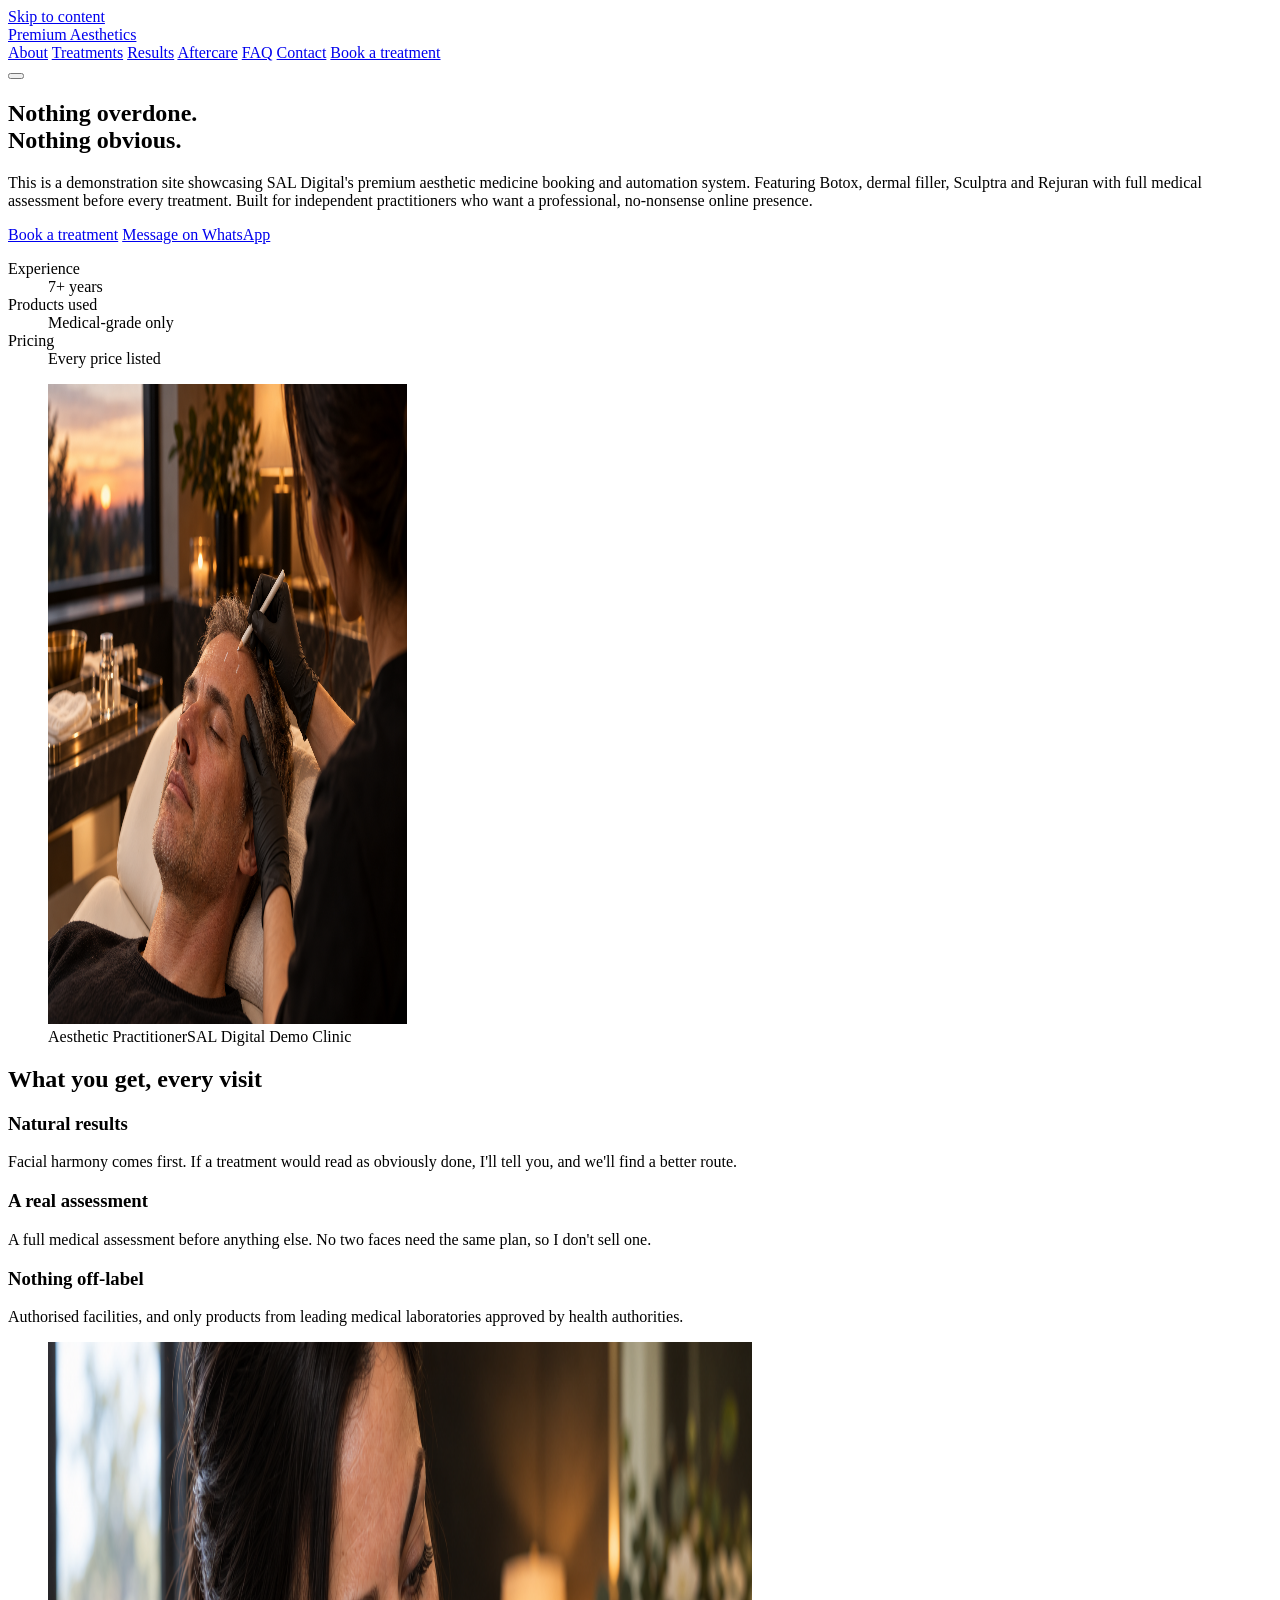
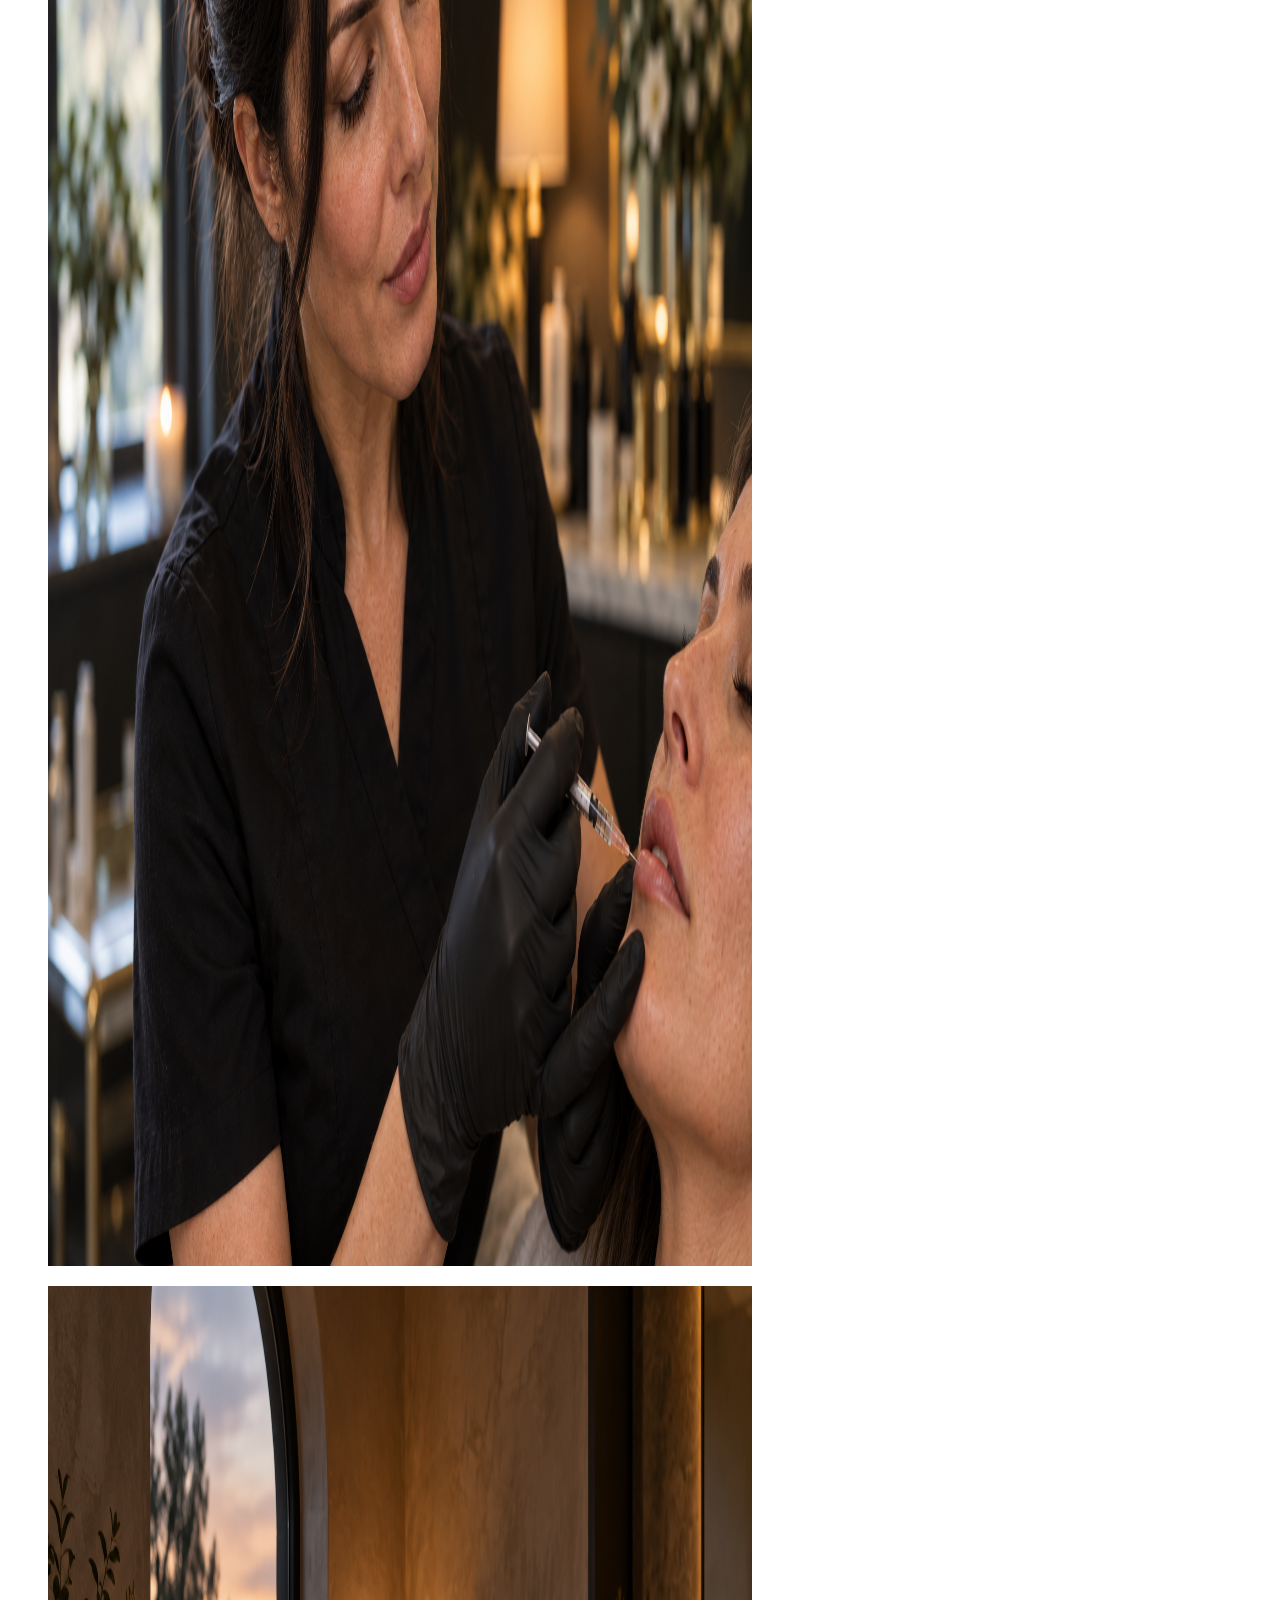
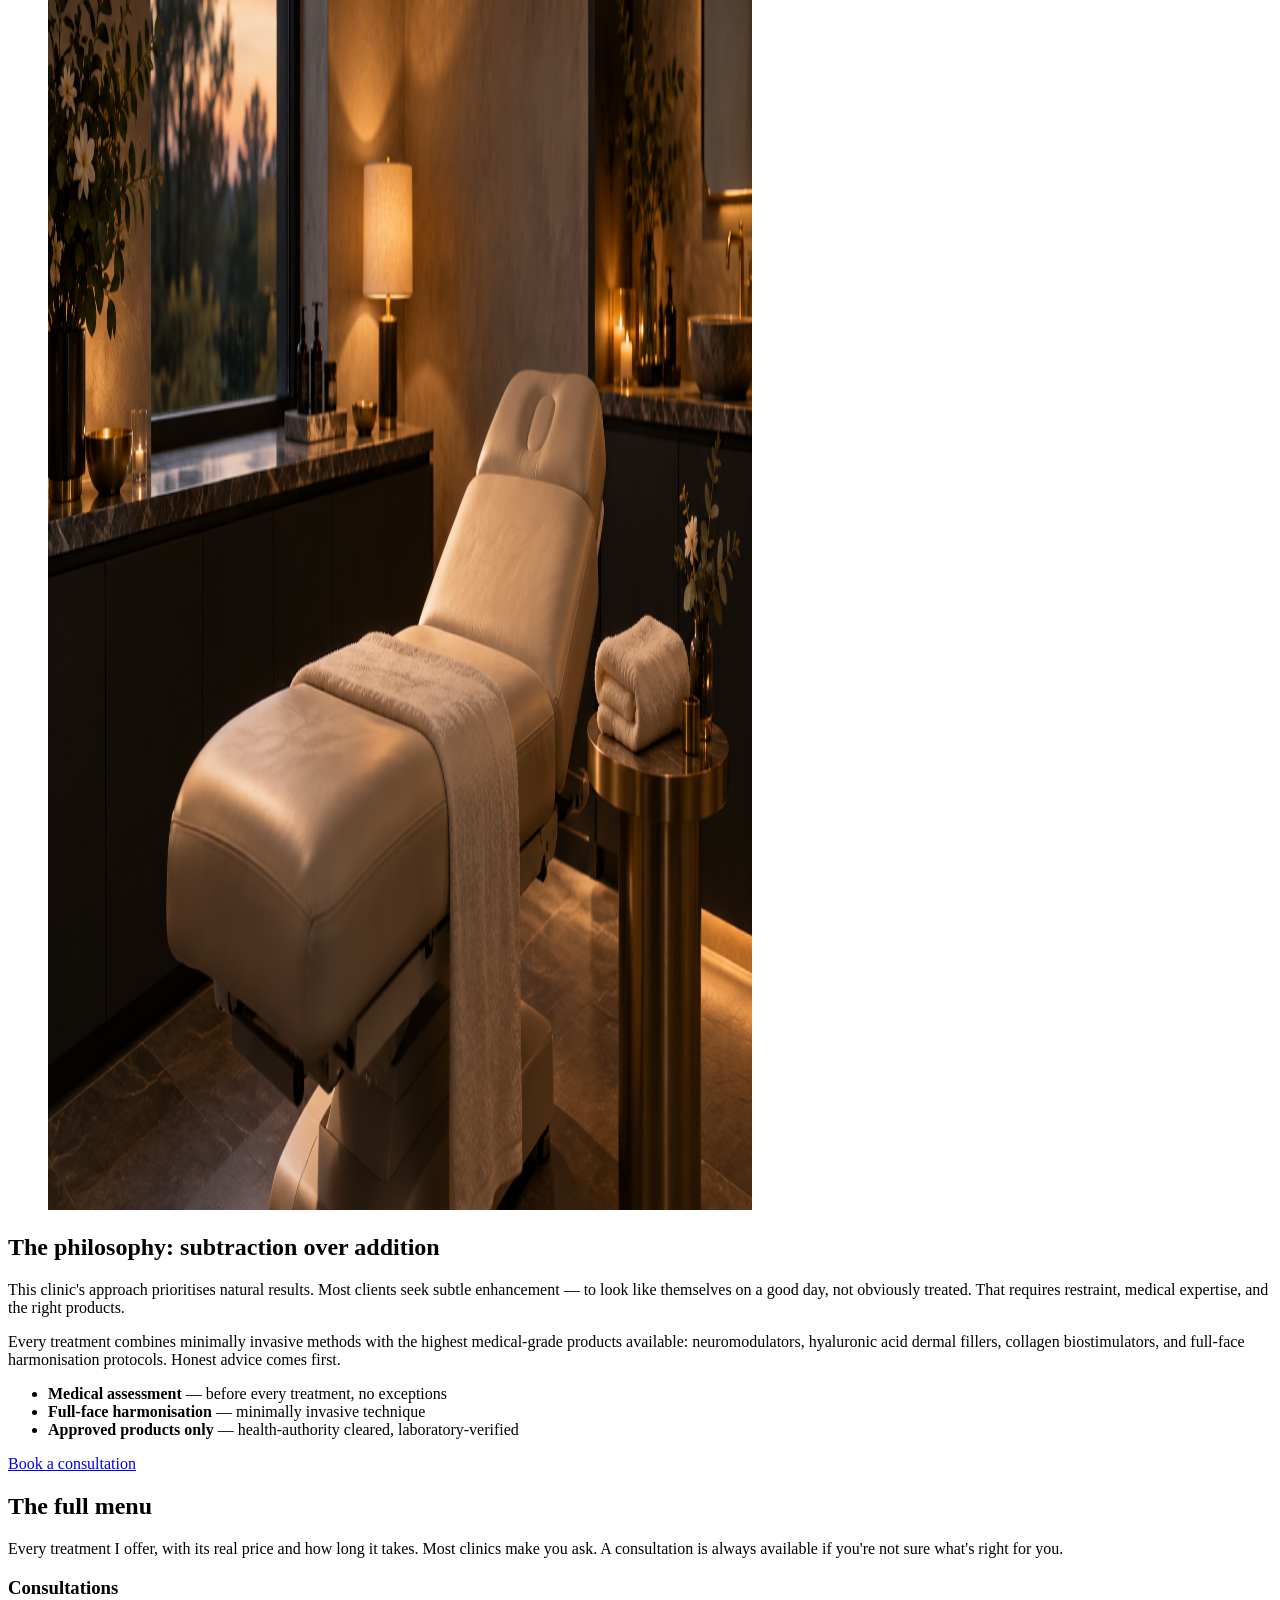
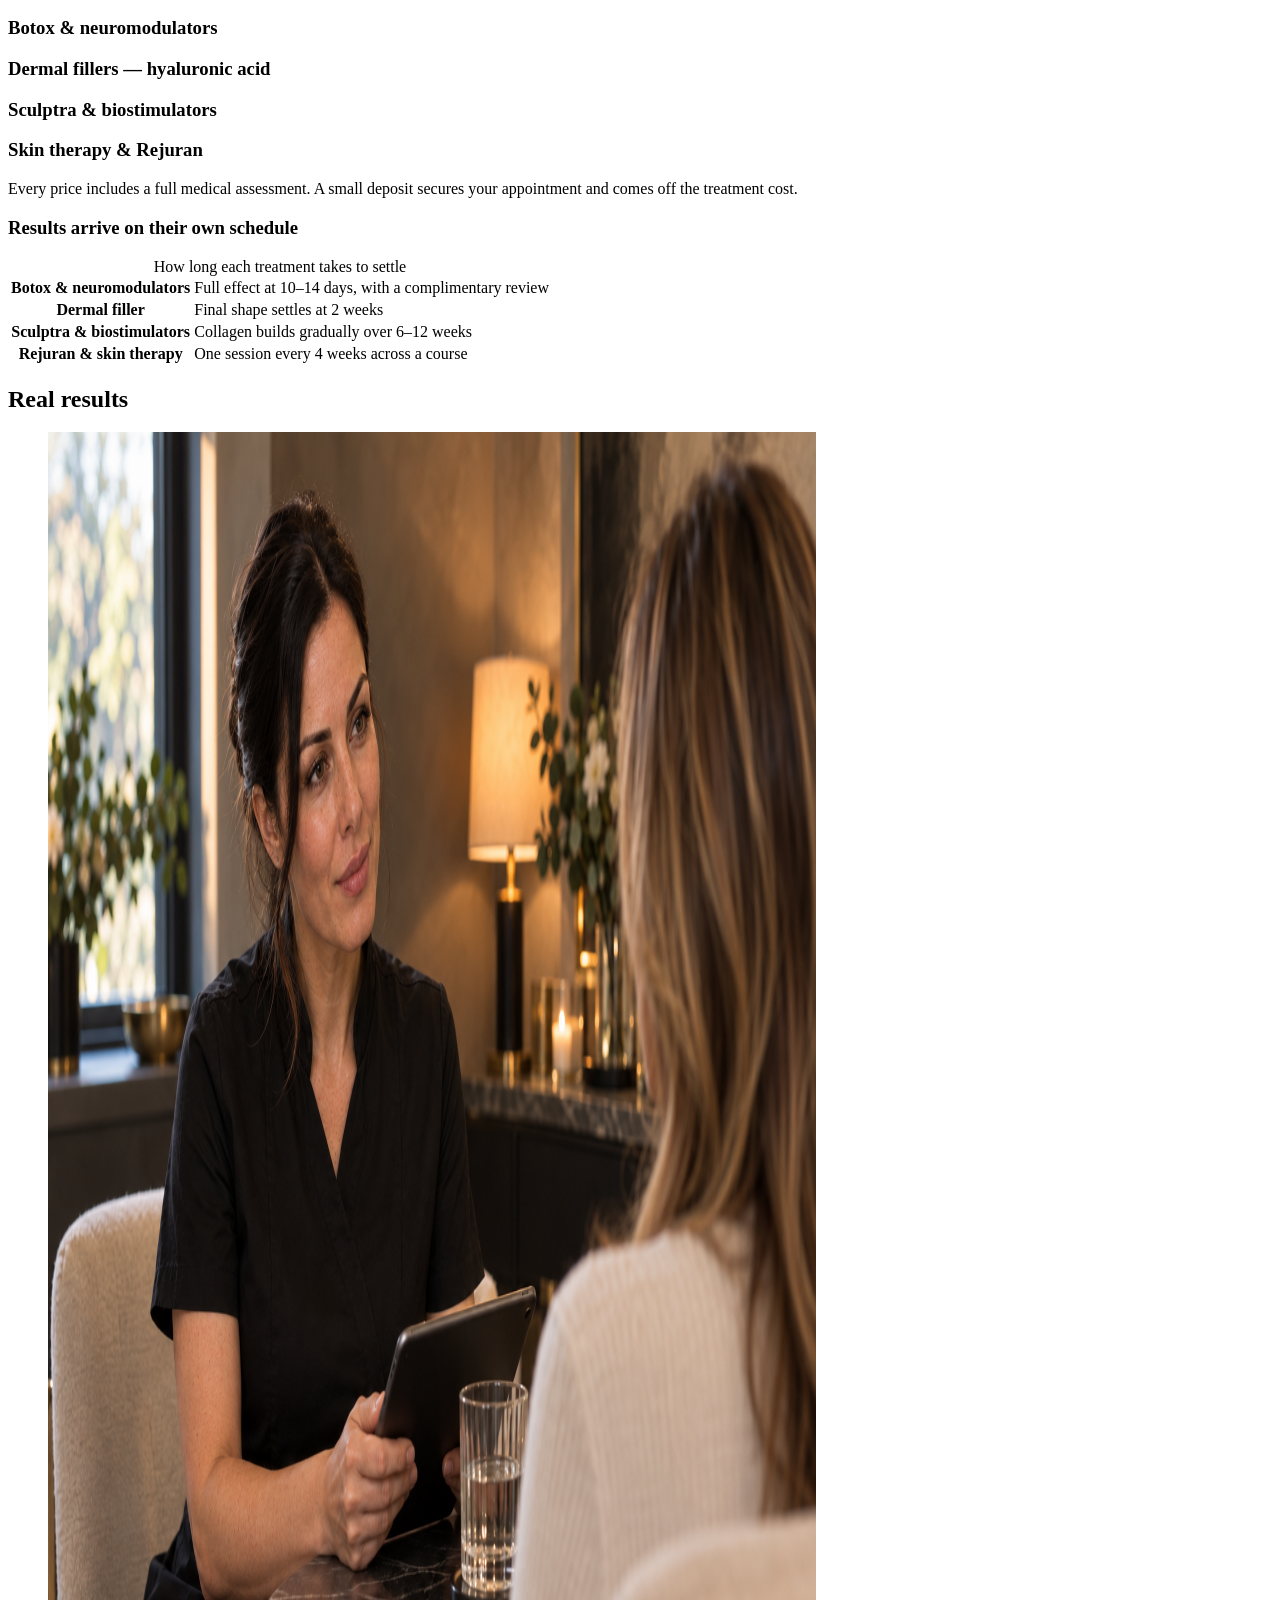
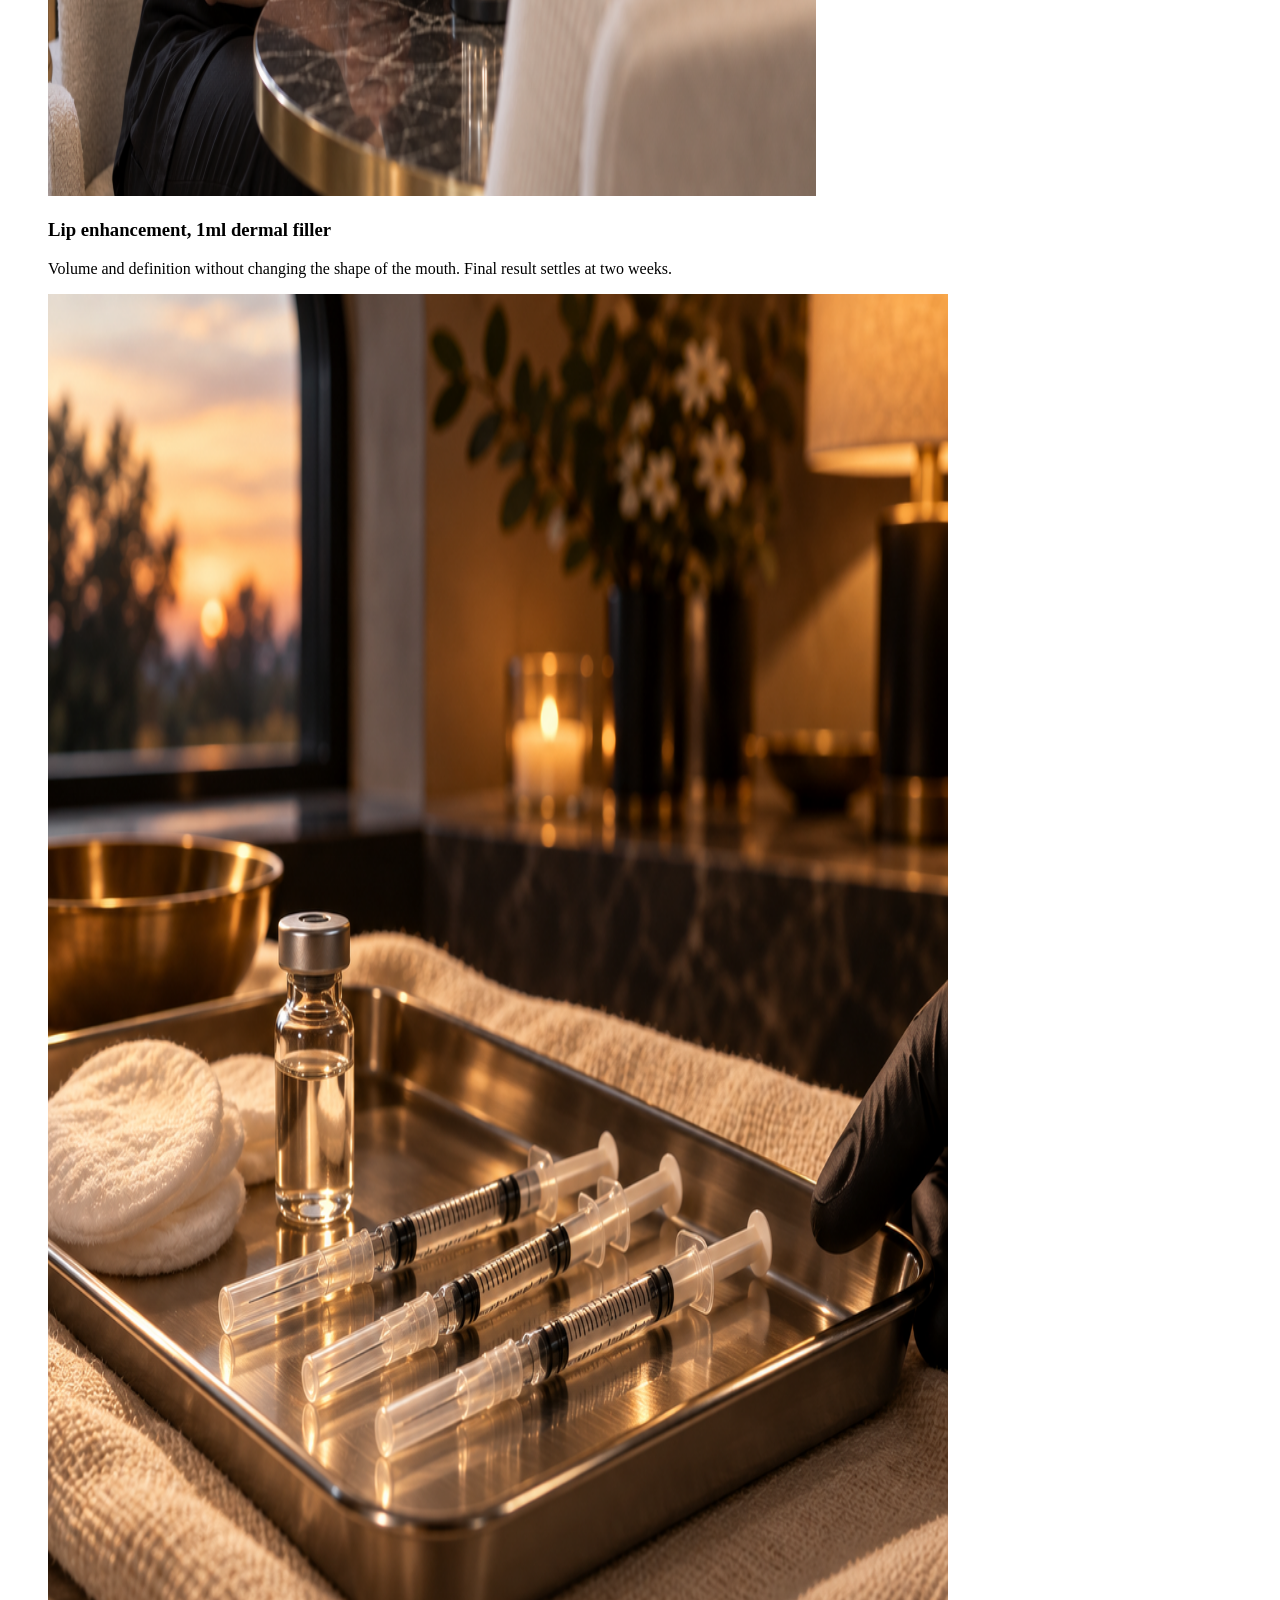
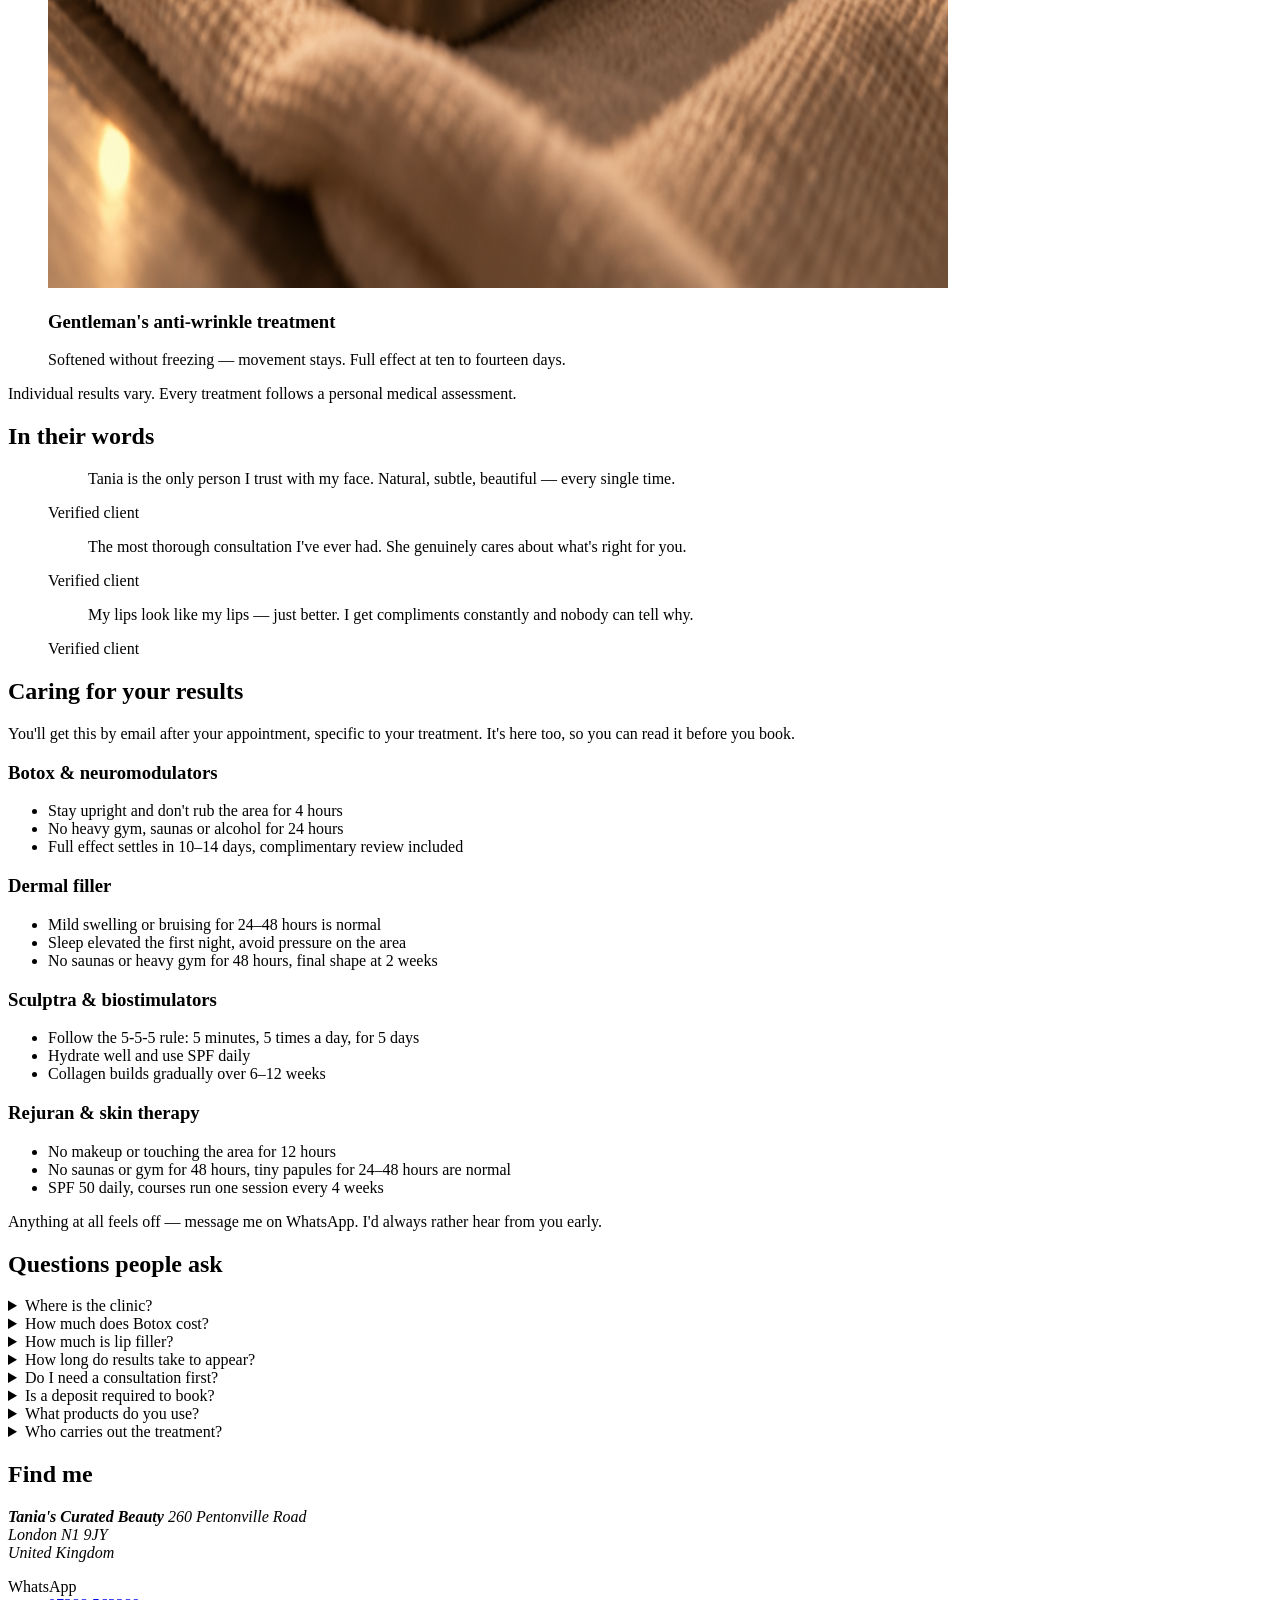
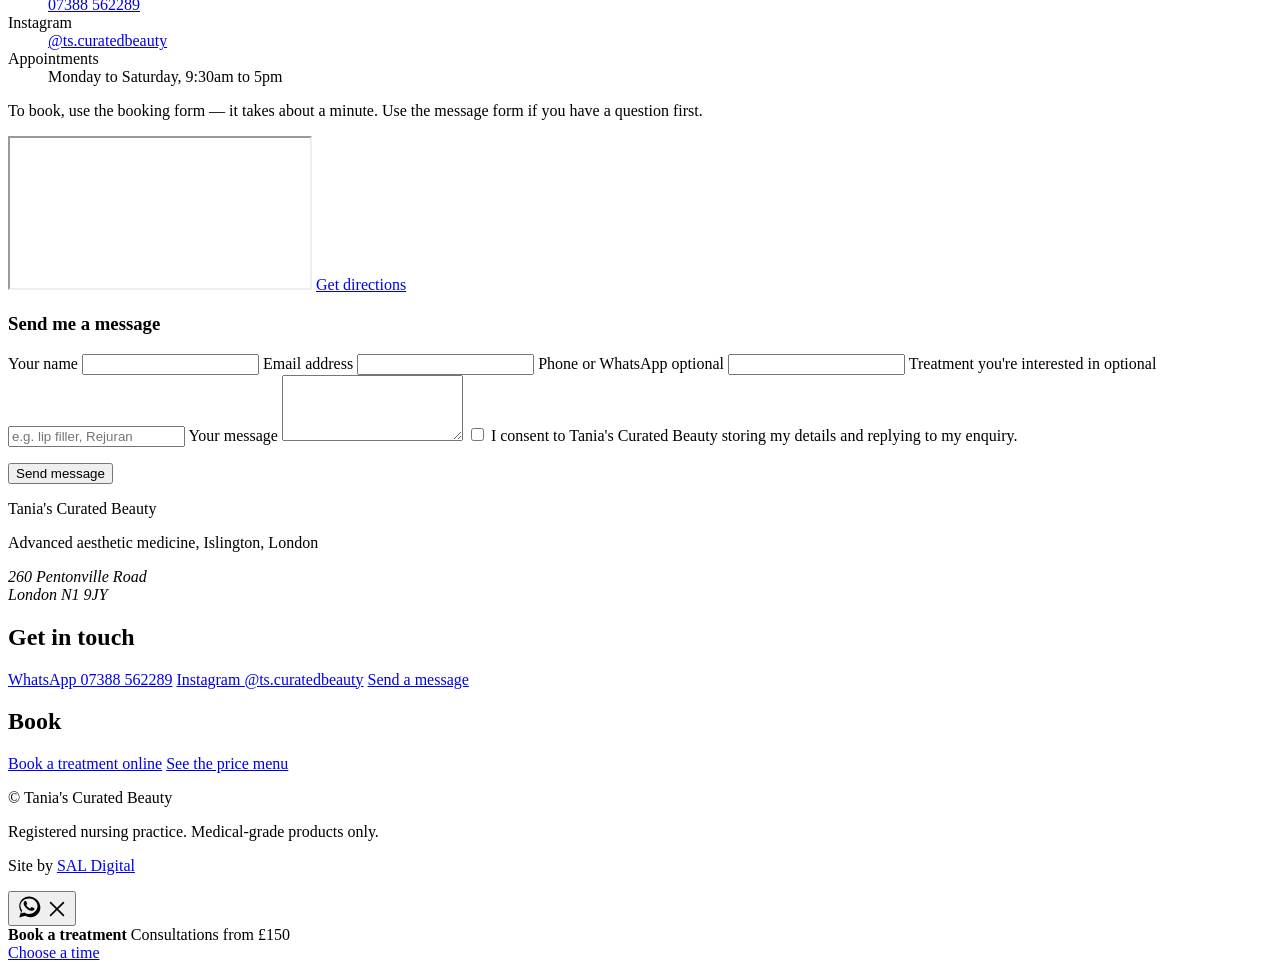
==== commit 6f3156f2: "Optimize image usage: add missing treatment-room-02, reassign male client image to treatment-botox-m" ====
--- a/index.html
+++ b/index.html
@@ -201,7 +201,7 @@
       </figure>
       <figure class="result">
         <picture>
-          <img src="assets/treatment-botox-men.jpeg" width="900" height="1594" alt="A gentleman receiving an anti-wrinkle treatment" loading="lazy" decoding="async">
+          <img src="assets/treatment-botox-men.png" width="900" height="1594" alt="A gentleman receiving an anti-wrinkle treatment" loading="lazy" decoding="async">
         </picture>
         <figcaption>
           <h3>Gentleman's anti-wrinkle treatment</h3>
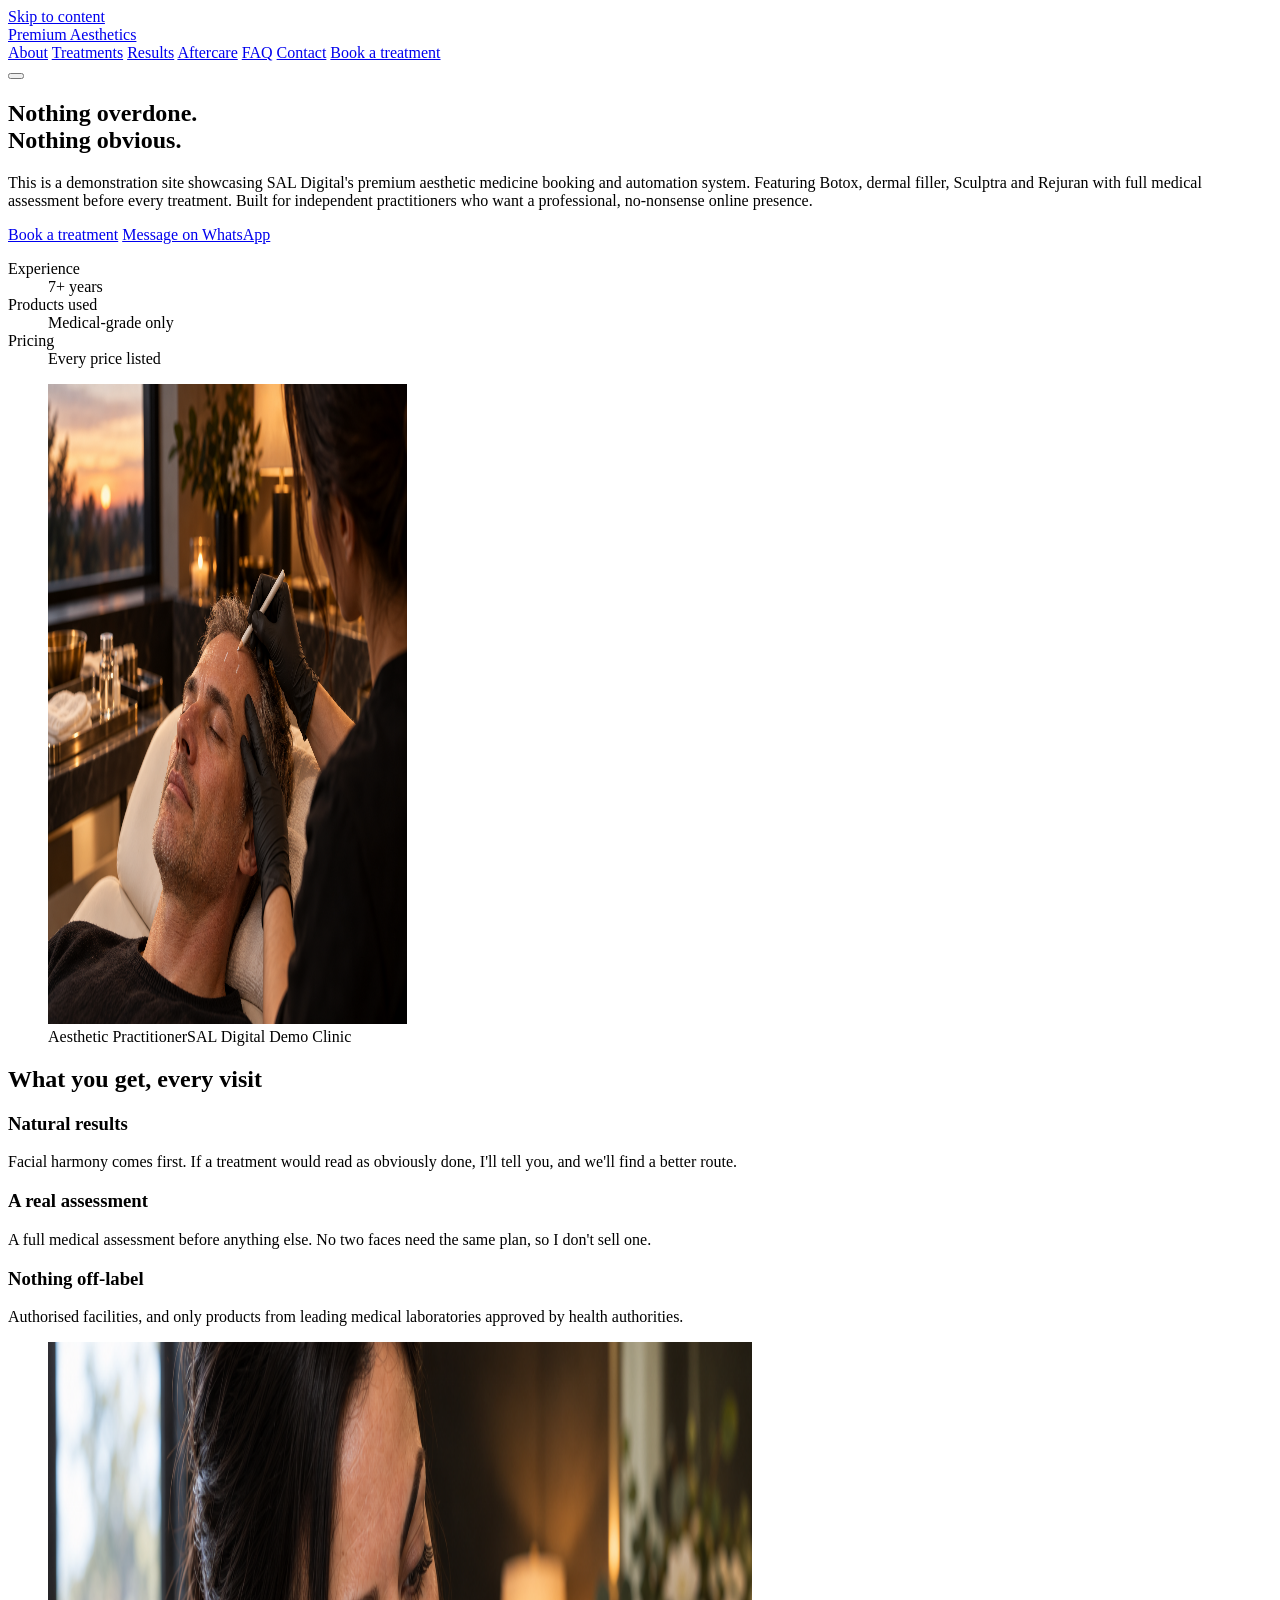
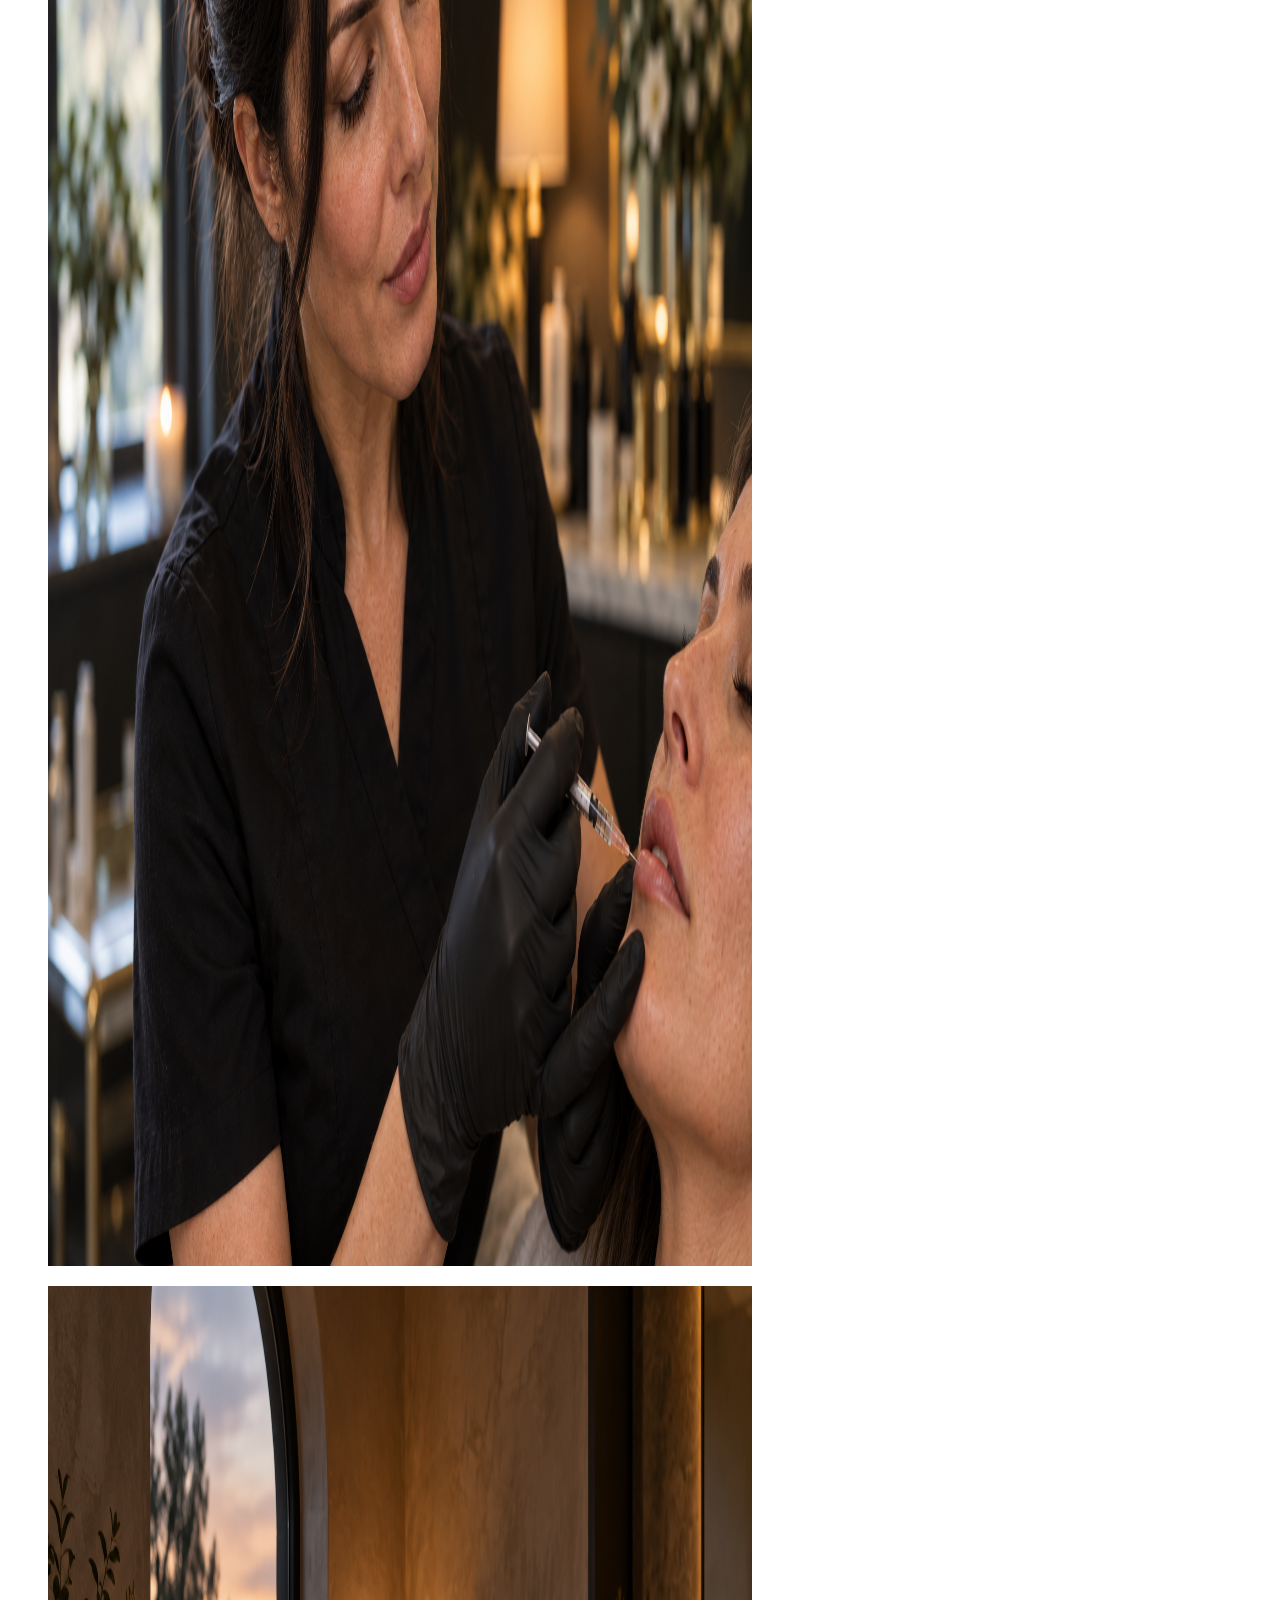
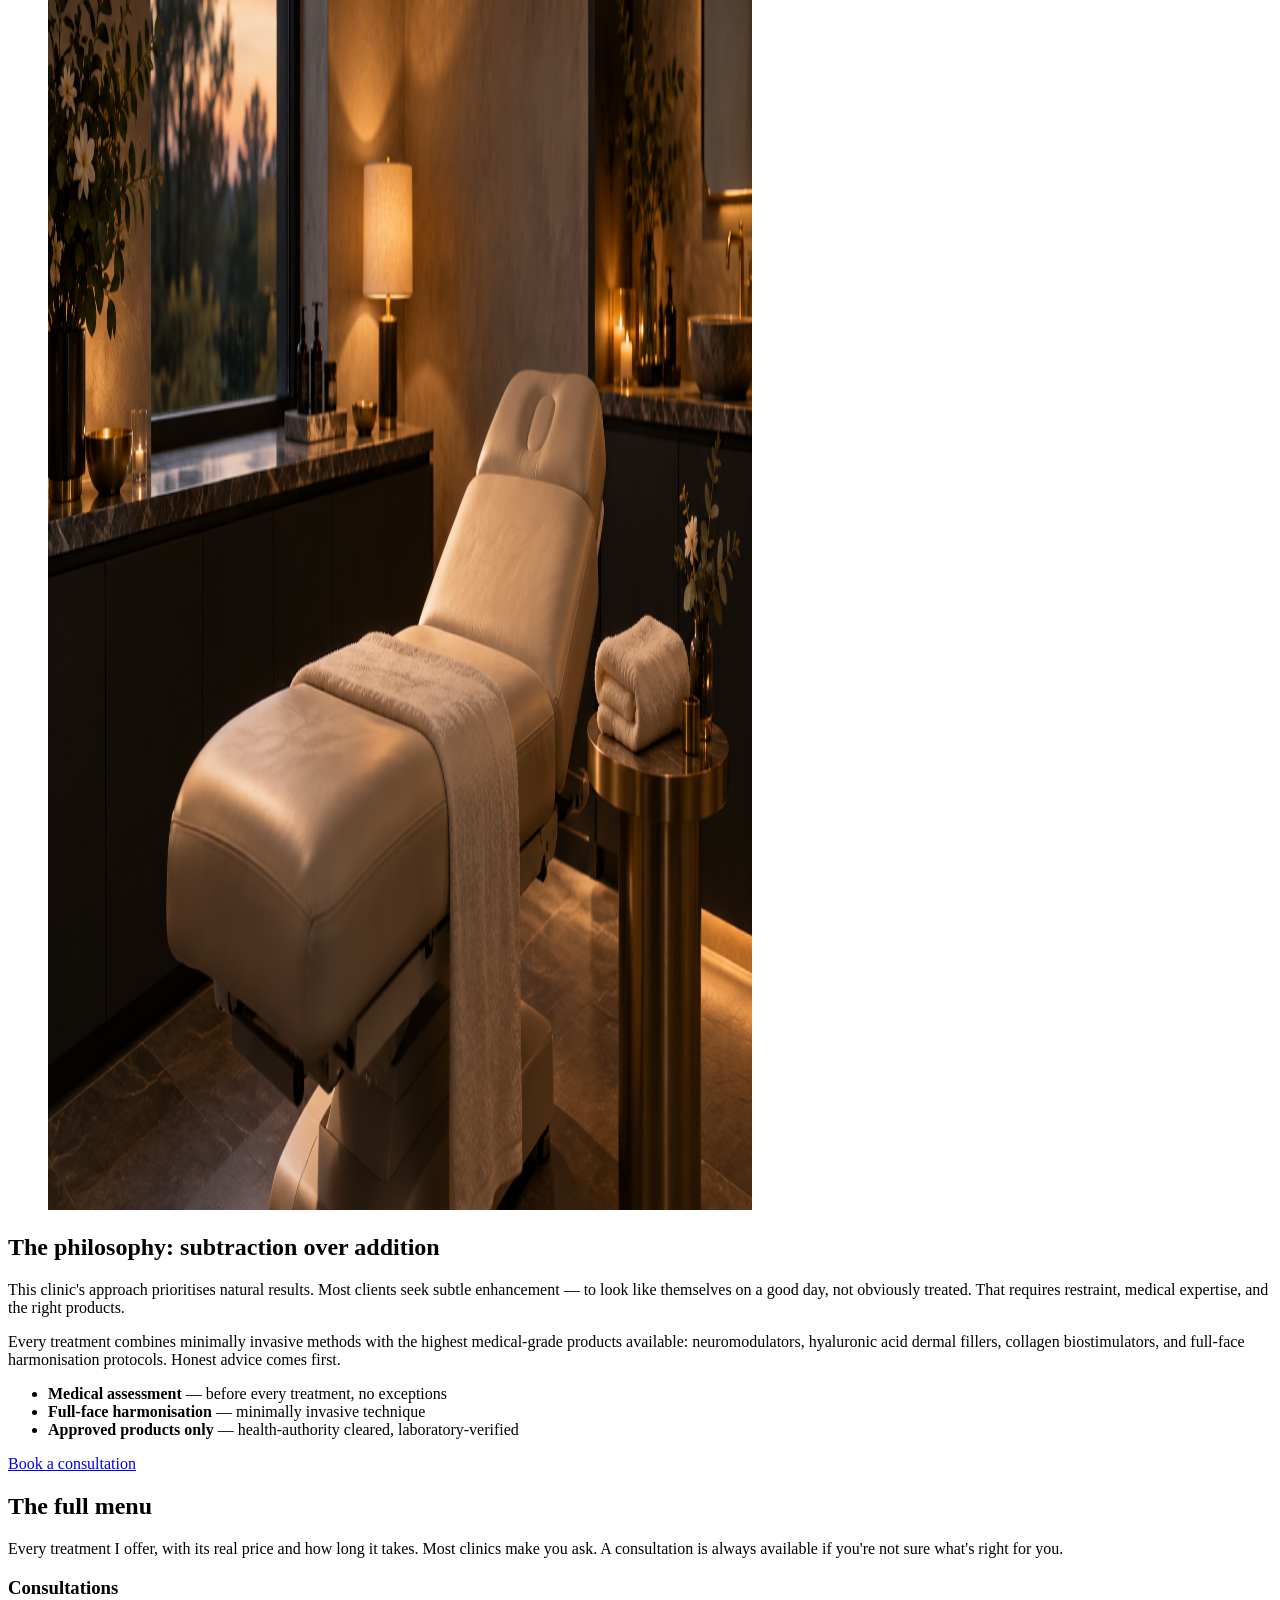
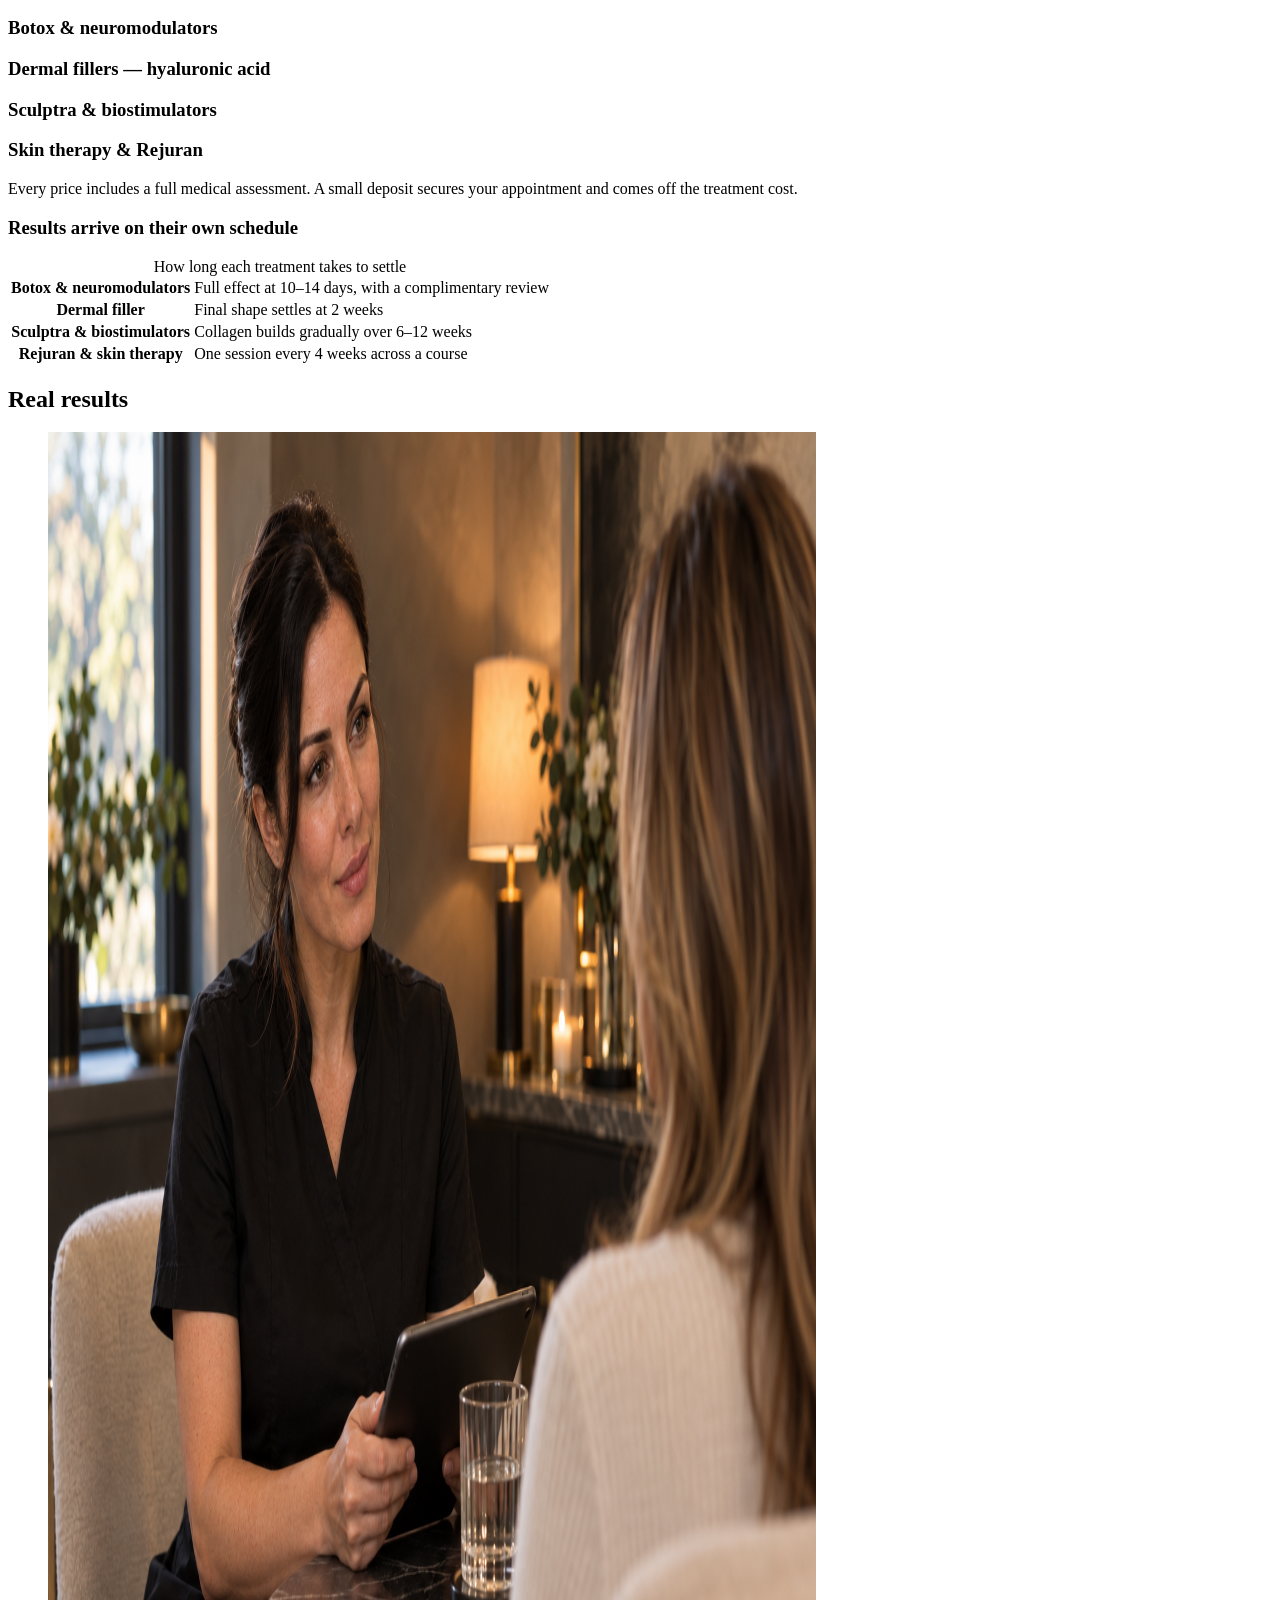
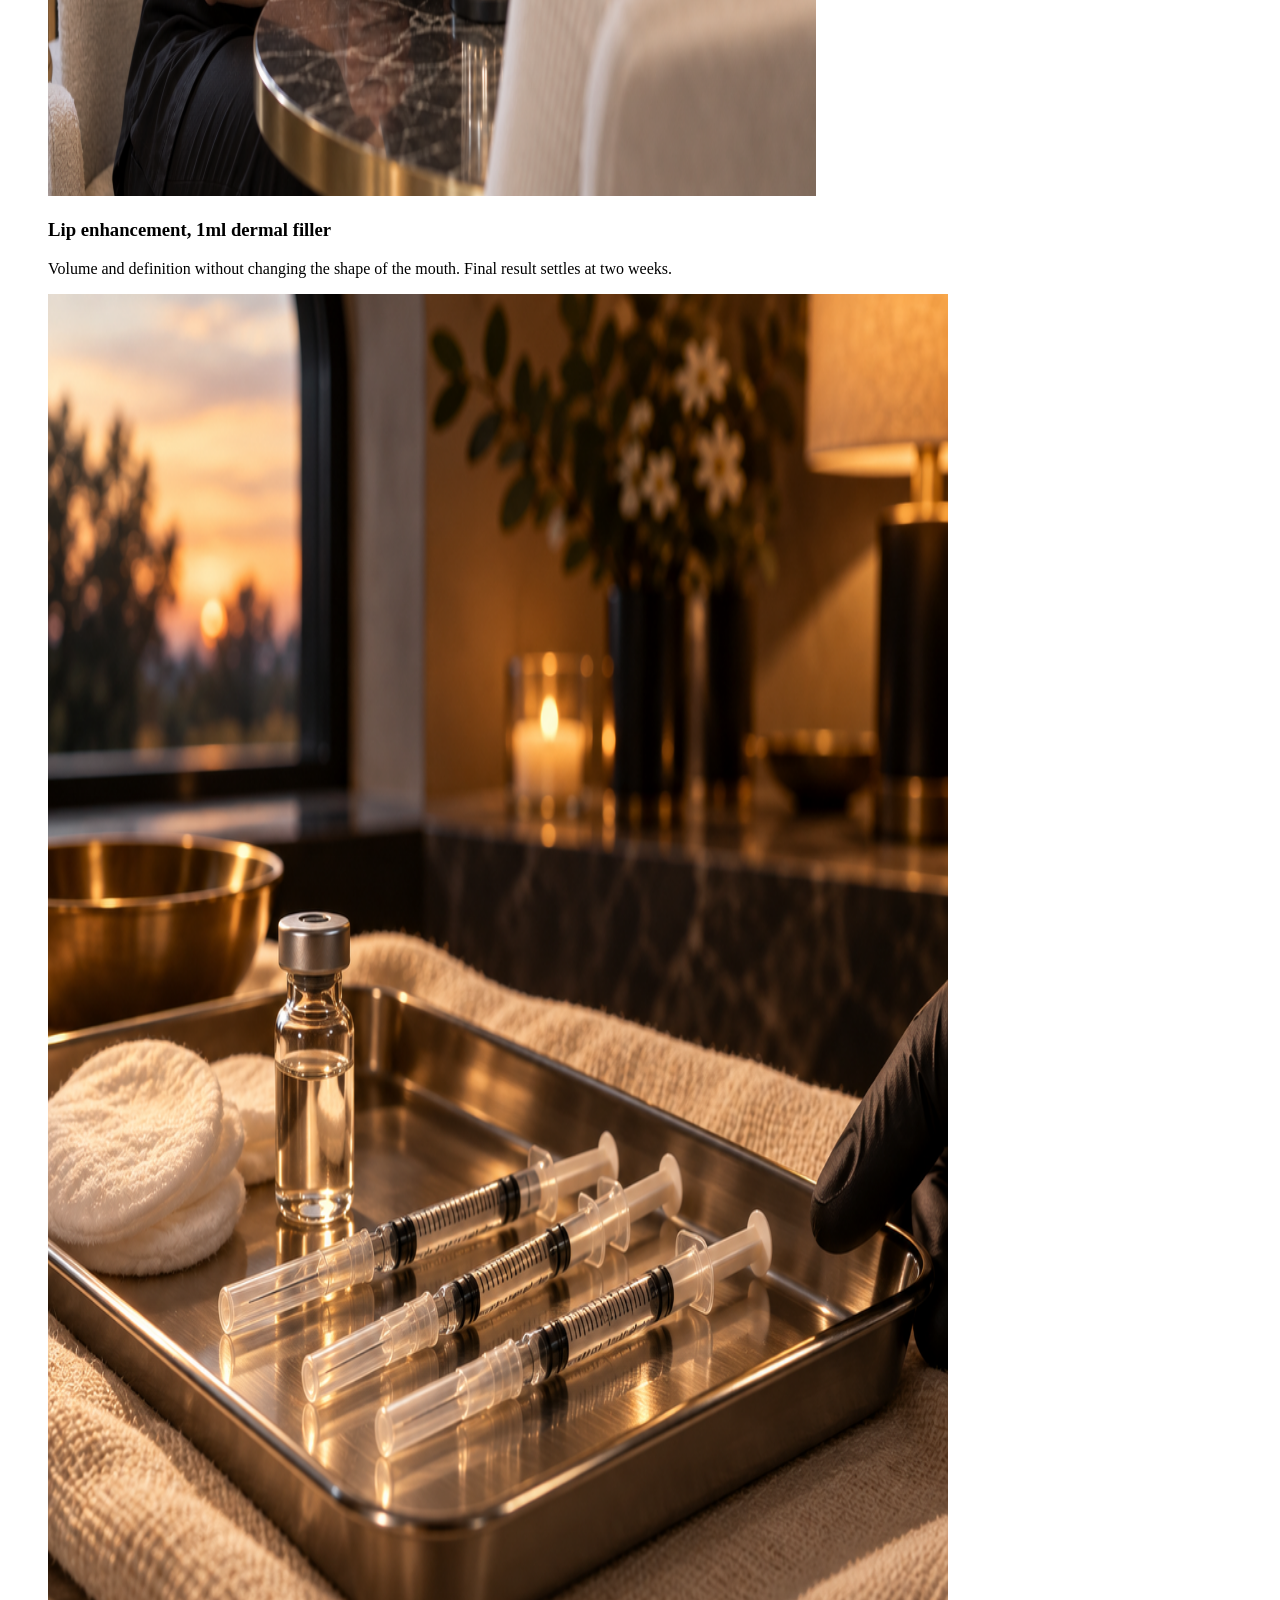
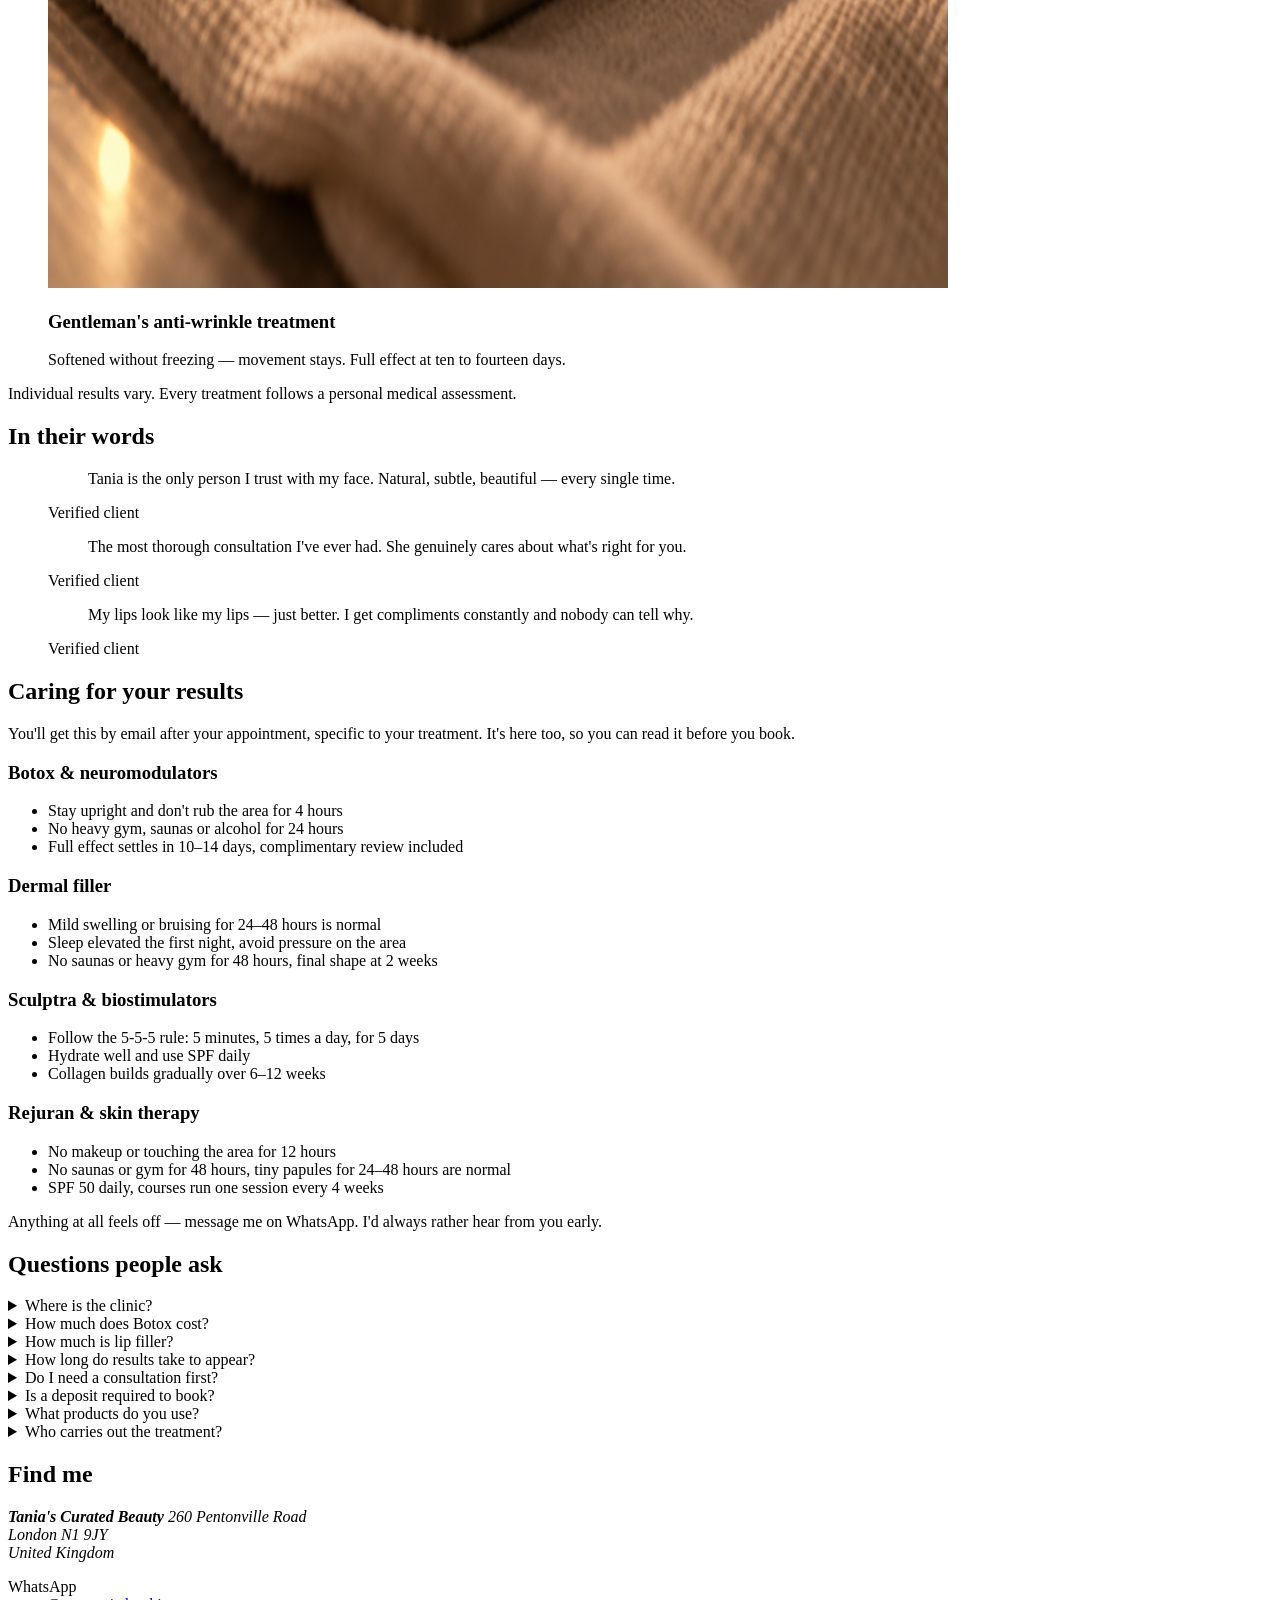
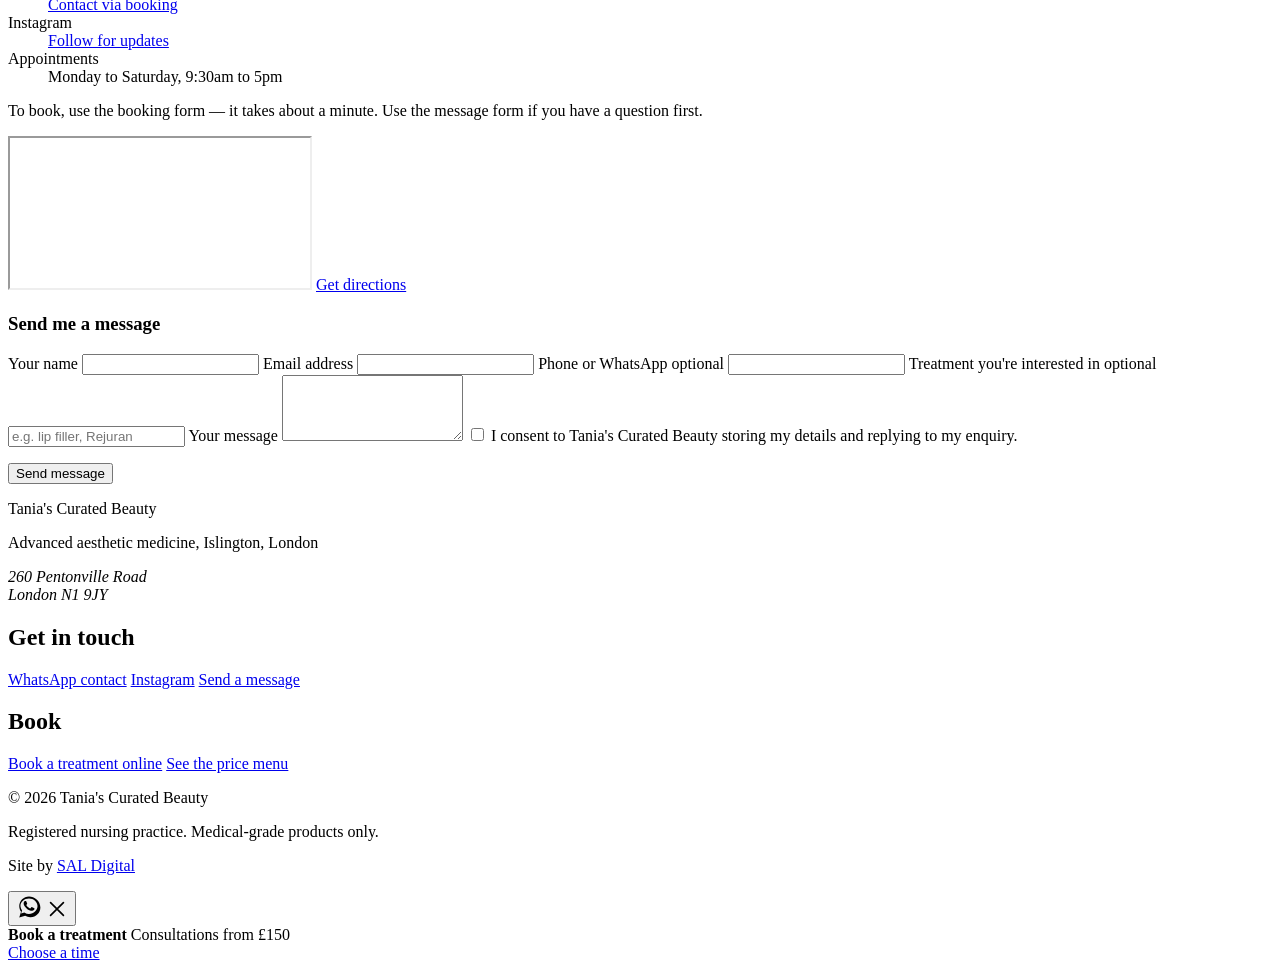
==== commit af9f2c96: "Remove all personal contact details: phone number (07388 562289), Instagram handle (@ts.curatedbeaut" ====
--- a/index.html
+++ b/index.html
@@ -332,8 +332,8 @@
         United Kingdom
       </address>
       <dl class="contact-lines">
-        <div><dt>WhatsApp</dt><dd><a href="https://wa.me/447388562289" target="_blank" rel="noopener">07388 562289</a></dd></div>
-        <div><dt>Instagram</dt><dd><a href="https://www.instagram.com/ts.curatedbeauty/" target="_blank" rel="noopener">@ts.curatedbeauty</a></dd></div>
+        <div><dt>WhatsApp</dt><dd><a href="#" target="_blank" rel="noopener">Contact via booking</a></dd></div>
+        <div><dt>Instagram</dt><dd><a href="#" target="_blank" rel="noopener">Follow for updates</a></dd></div>
         <div><dt>Appointments</dt><dd>Monday to Saturday, 9:30am to 5pm</dd></div>
       </dl>
       <p class="contact-note">To book, use the booking form — it takes about a minute. Use the message form if you have a question first.</p>
@@ -395,8 +395,8 @@
     </div>
     <div class="footer-col">
       <h2>Get in touch</h2>
-      <a href="https://wa.me/447388562289" target="_blank" rel="noopener">WhatsApp 07388 562289</a>
-      <a href="https://www.instagram.com/ts.curatedbeauty/" target="_blank" rel="noopener">Instagram @ts.curatedbeauty</a>
+      <a href="#" target="_blank" rel="noopener">WhatsApp contact</a>
+      <a href="#" target="_blank" rel="noopener">Instagram</a>
       <a href="#contact-form">Send a message</a>
     </div>
     <div class="footer-col">
@@ -422,7 +422,7 @@
       </button>
     </div>
     <p class="wa-card-msg">Hi, I'm Tania. Messages come straight to me — ask me anything about a treatment, or which one would suit you.</p>
-    <a class="wa-card-cta" href="https://wa.me/447388562289?text=Hi%20Tania%2C%20I%27d%20like%20to%20ask%20about%20a%20treatment." target="_blank" rel="noopener">
+    <a class="wa-card-cta" href="#" target="_blank" rel="noopener">
       <svg viewBox="0 0 32 32" width="18" height="18" fill="currentColor" aria-hidden="true" focusable="false"><path d="M16 3C9.4 3 4 8.3 4 14.9c0 2.6.8 5 2.2 7L4 29l7.3-2.1c1.9 1 4 1.6 6.2 1.6h.5c6.6 0 12-5.3 12-11.9C30 8.3 22.6 3 16 3zm0 21.5c-1.9 0-3.7-.5-5.3-1.5l-.4-.2-4 1.2 1.2-3.9-.3-.4c-1.1-1.6-1.7-3.5-1.7-5.5C5.5 9.9 10.2 5.5 16 5.5S26.5 9.9 26.5 14.9 21.8 24.5 16 24.5zm5.8-7.3c-.3-.2-1.9-1-2.2-1.1-.3-.1-.5-.2-.7.2-.2.3-.8 1.1-1 1.3-.2.2-.4.2-.7.1-.3-.2-1.4-.5-2.6-1.6-1-.9-1.6-1.9-1.8-2.2-.2-.3 0-.5.1-.7l.5-.6c.2-.2.2-.4.3-.6.1-.2 0-.4 0-.6-.1-.2-.7-1.7-1-2.3-.3-.6-.5-.5-.7-.5h-.6c-.2 0-.6.1-.9.4-.3.3-1.1 1.1-1.1 2.7s1.2 3.1 1.3 3.3c.2.2 2.3 3.5 5.6 4.9.8.3 1.4.5 1.9.7.8.2 1.5.2 2.1.1.6-.1 1.9-.8 2.2-1.5.3-.8.3-1.4.2-1.5-.1-.2-.3-.3-.6-.4z"/></svg>
       Open WhatsApp
     </a>
@@ -567,7 +567,7 @@
         "opens": "09:30",
         "closes": "17:00"
       }],
-      "sameAs": ["https://www.instagram.com/ts.curatedbeauty/"],
+      "sameAs": [],
       "founder": { "@type": "Person", "name": "Tania Siguencia", "jobTitle": "Nursing Assistant, aesthetic medicine practitioner" },
       "hasOfferCatalog": {
         "@type": "OfferCatalog",
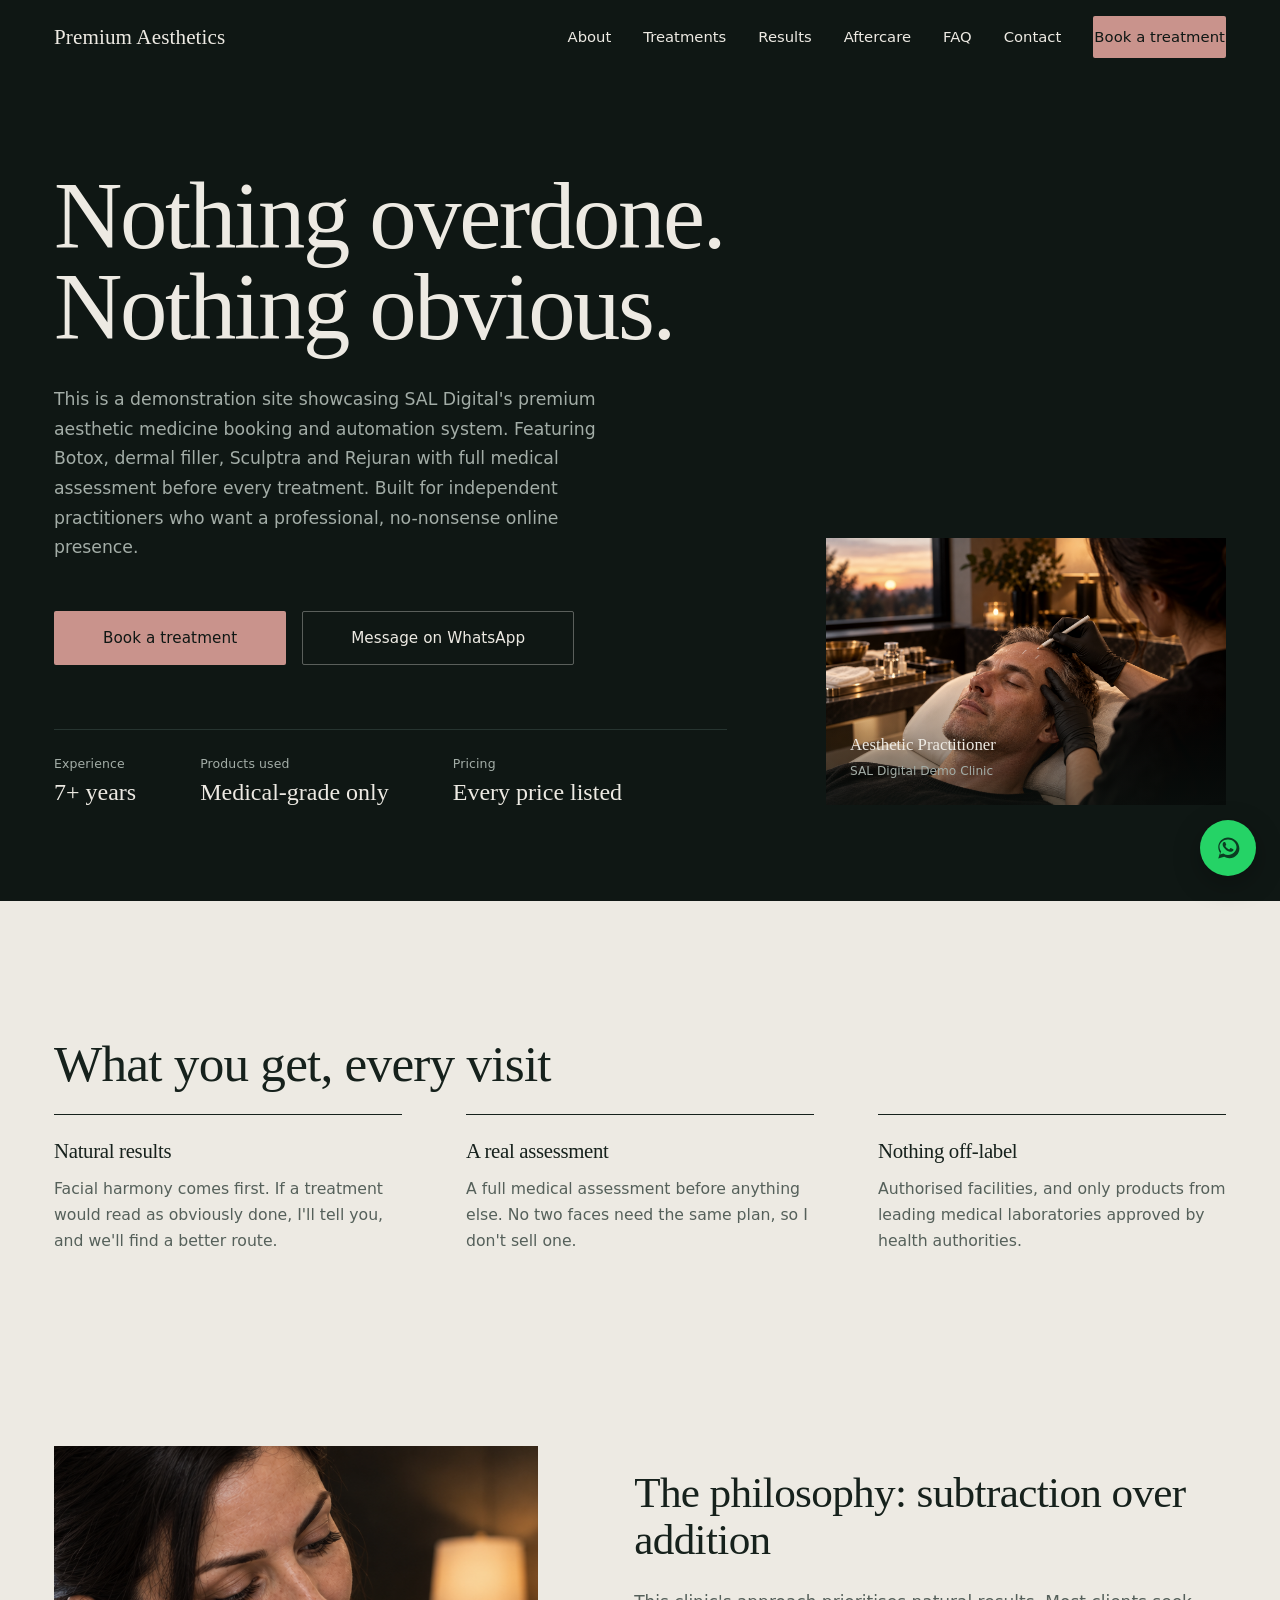
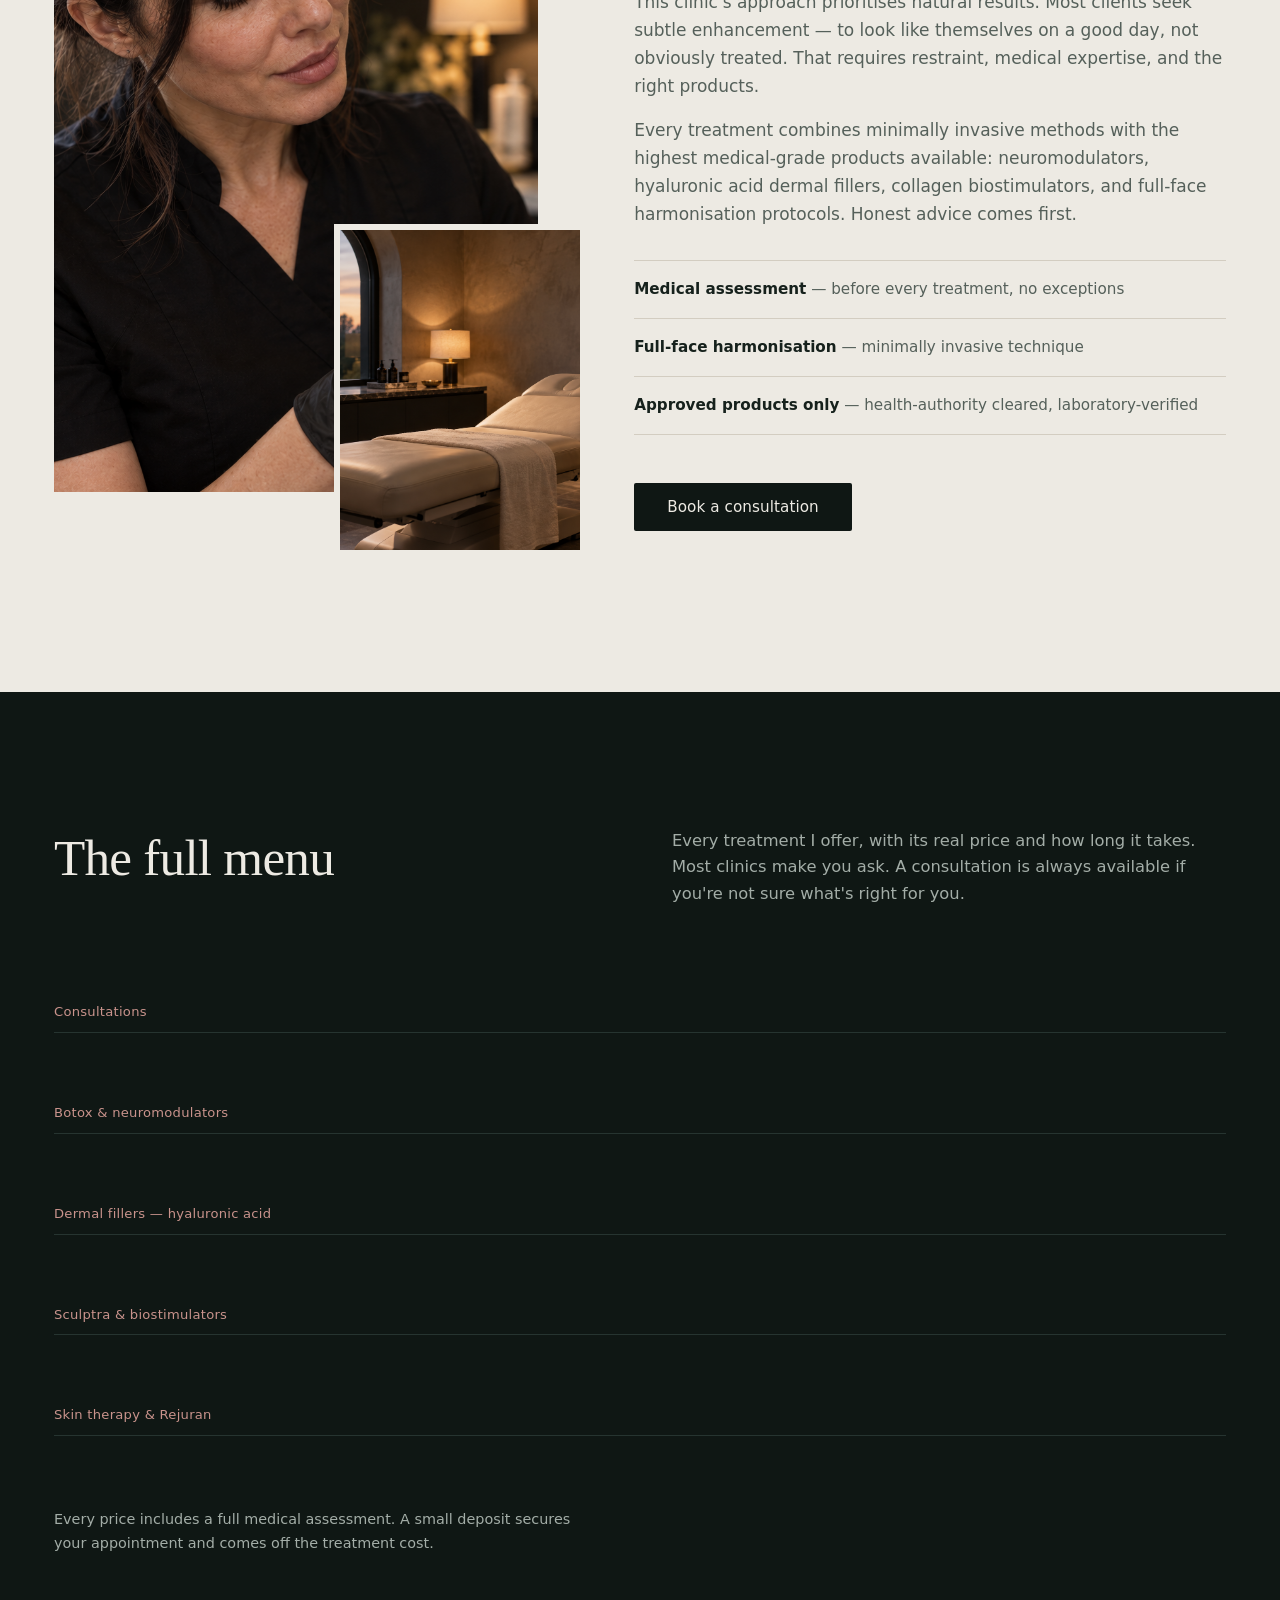
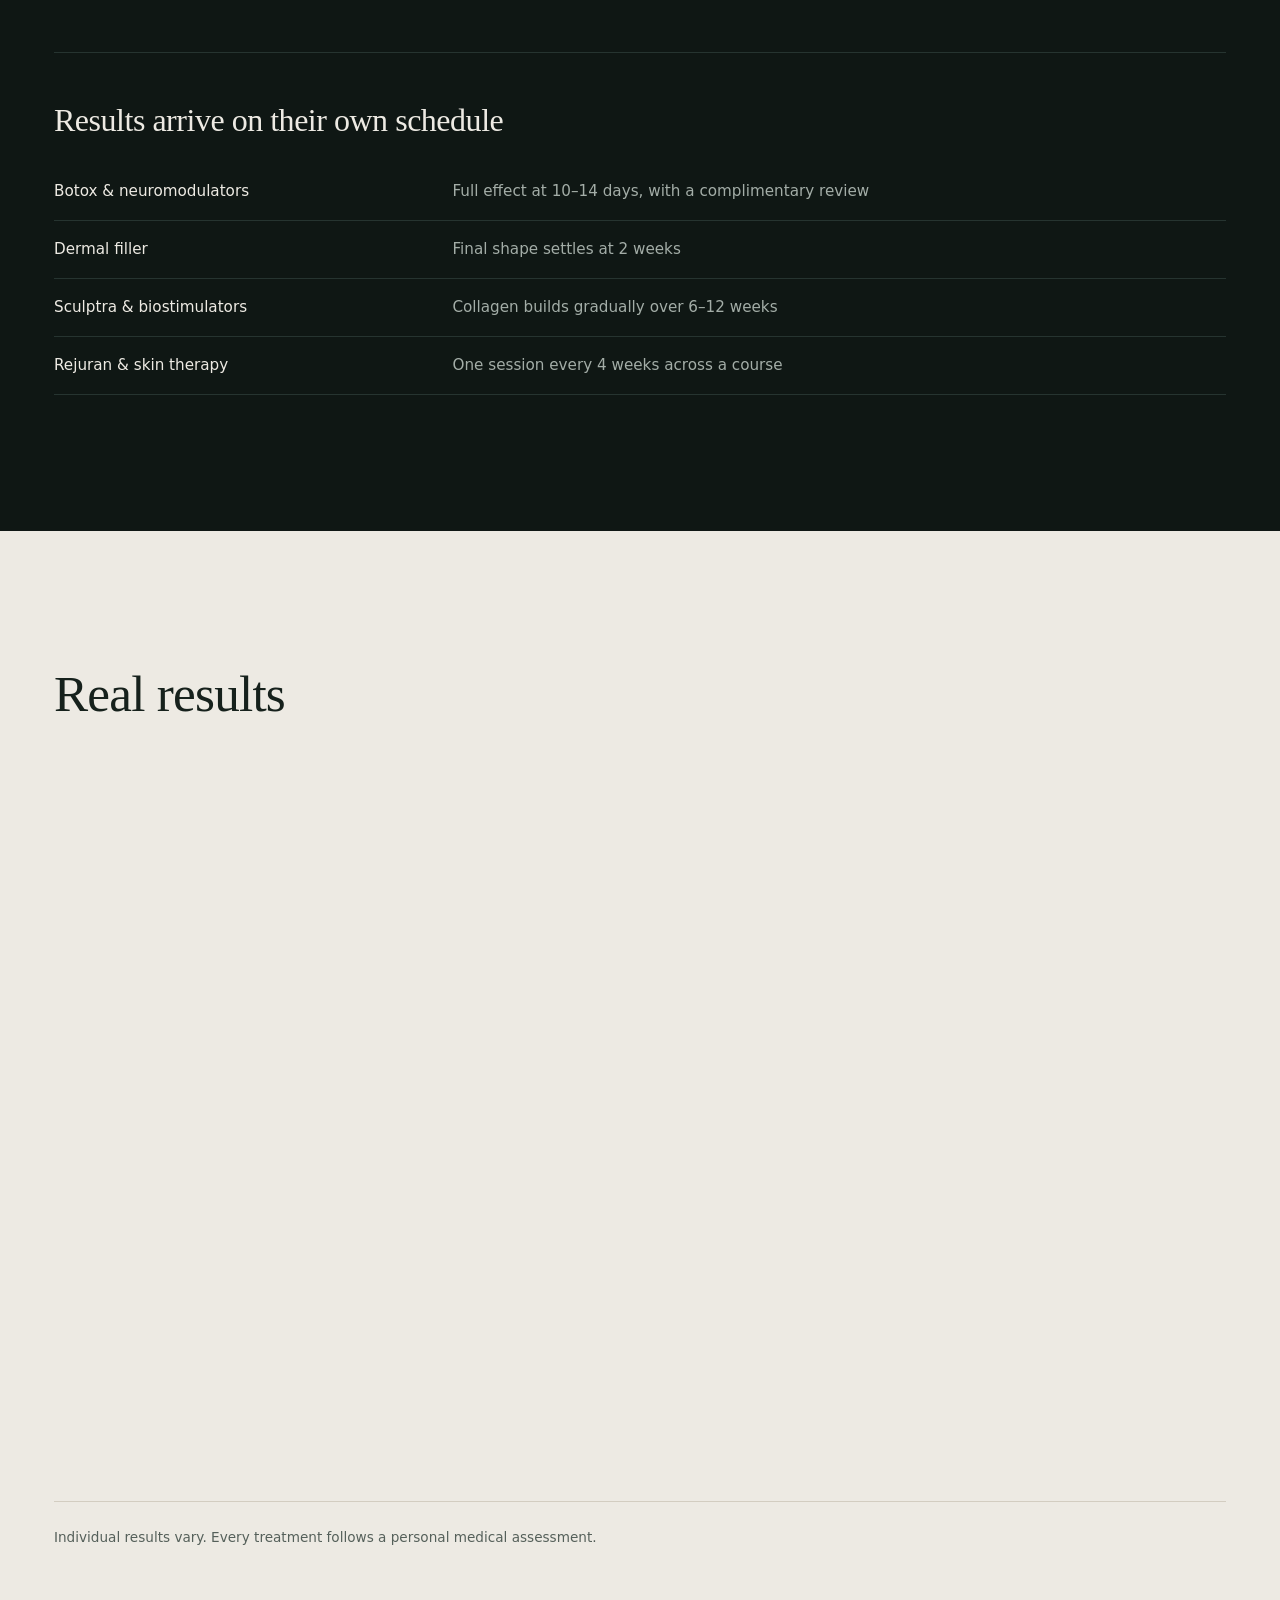
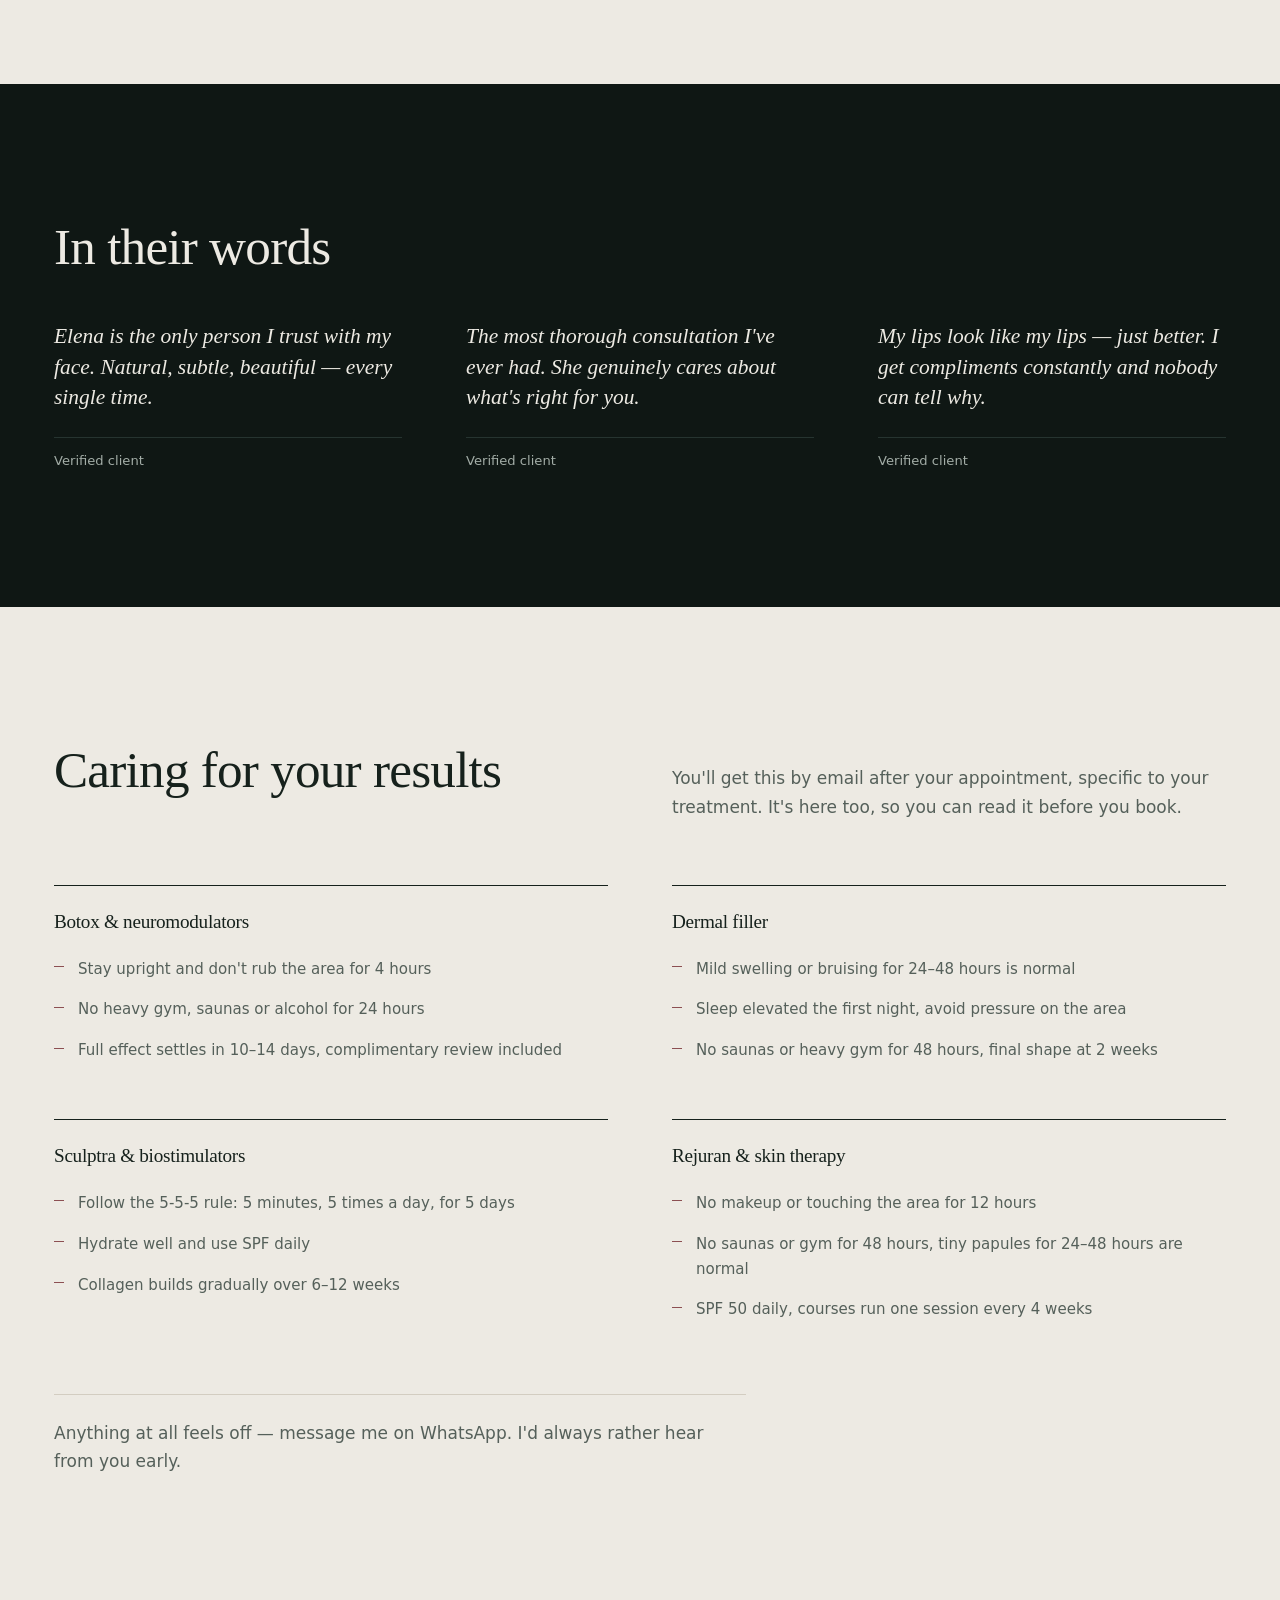
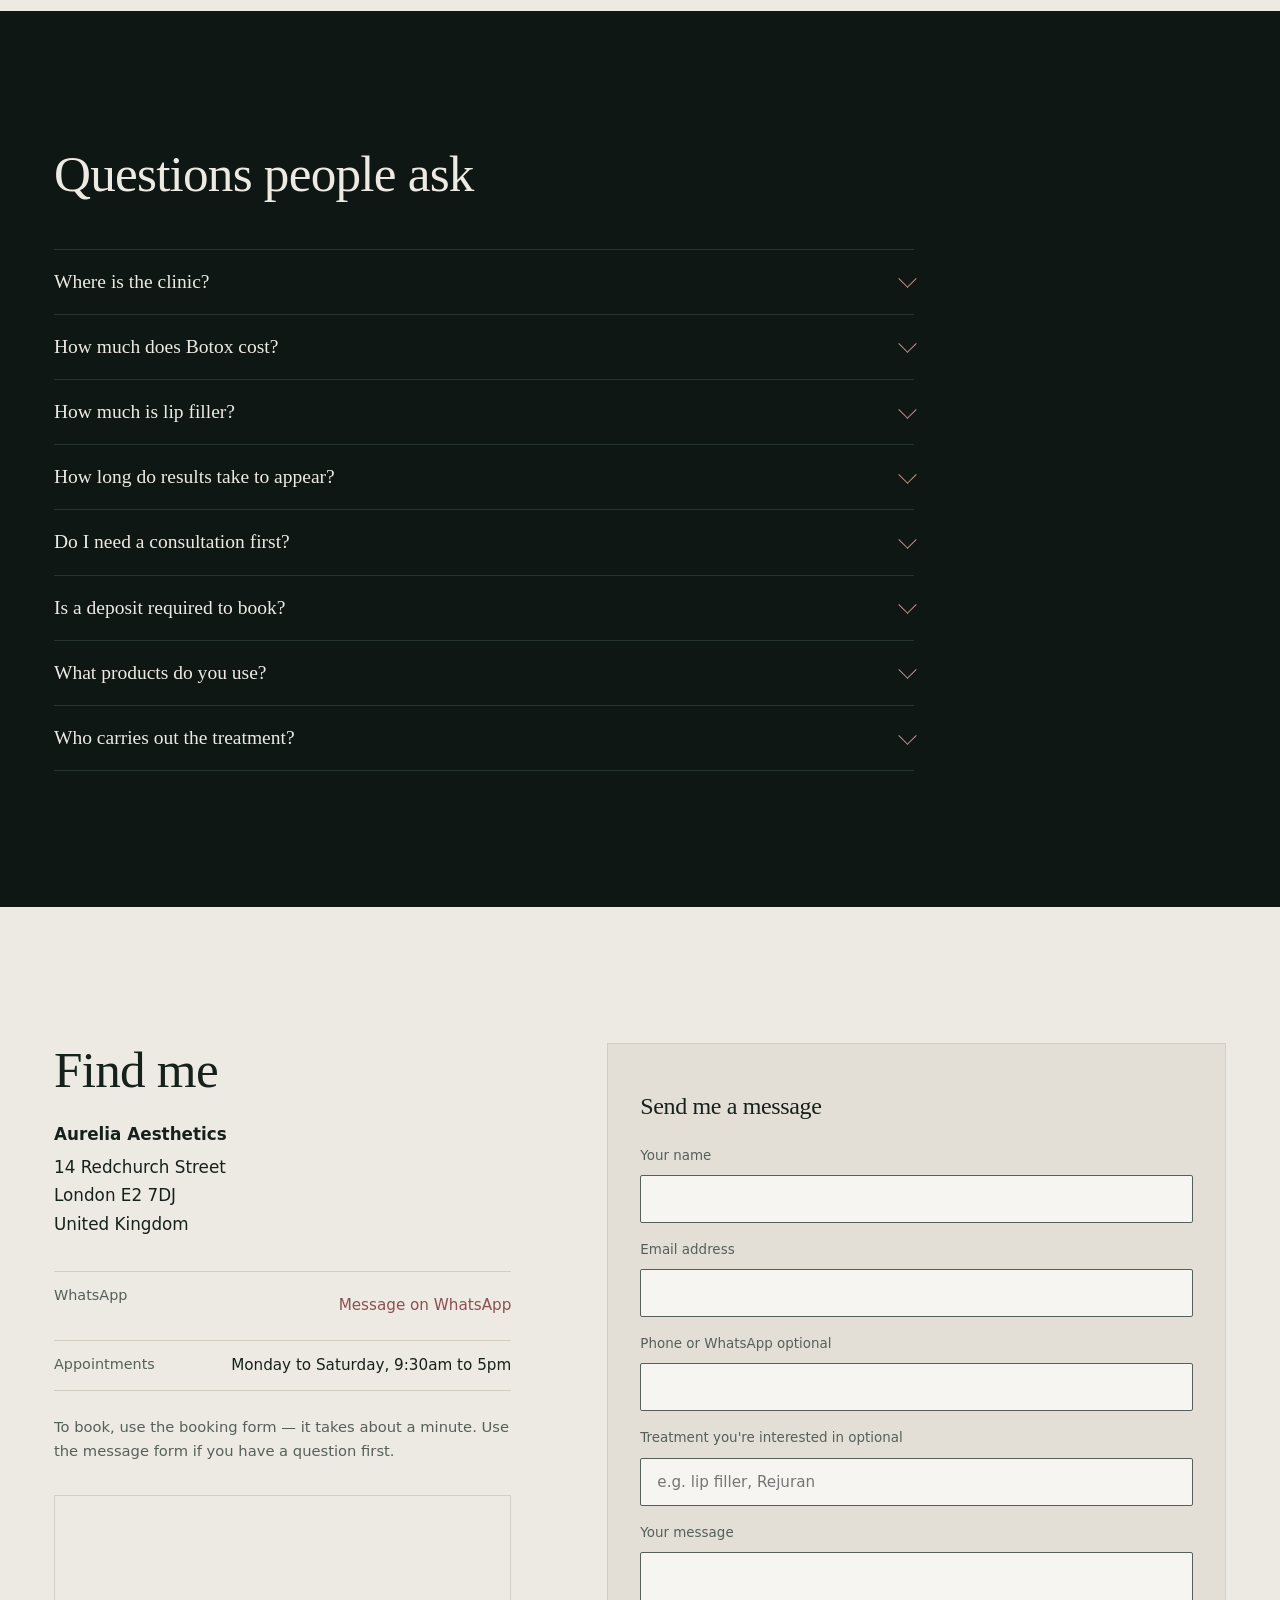
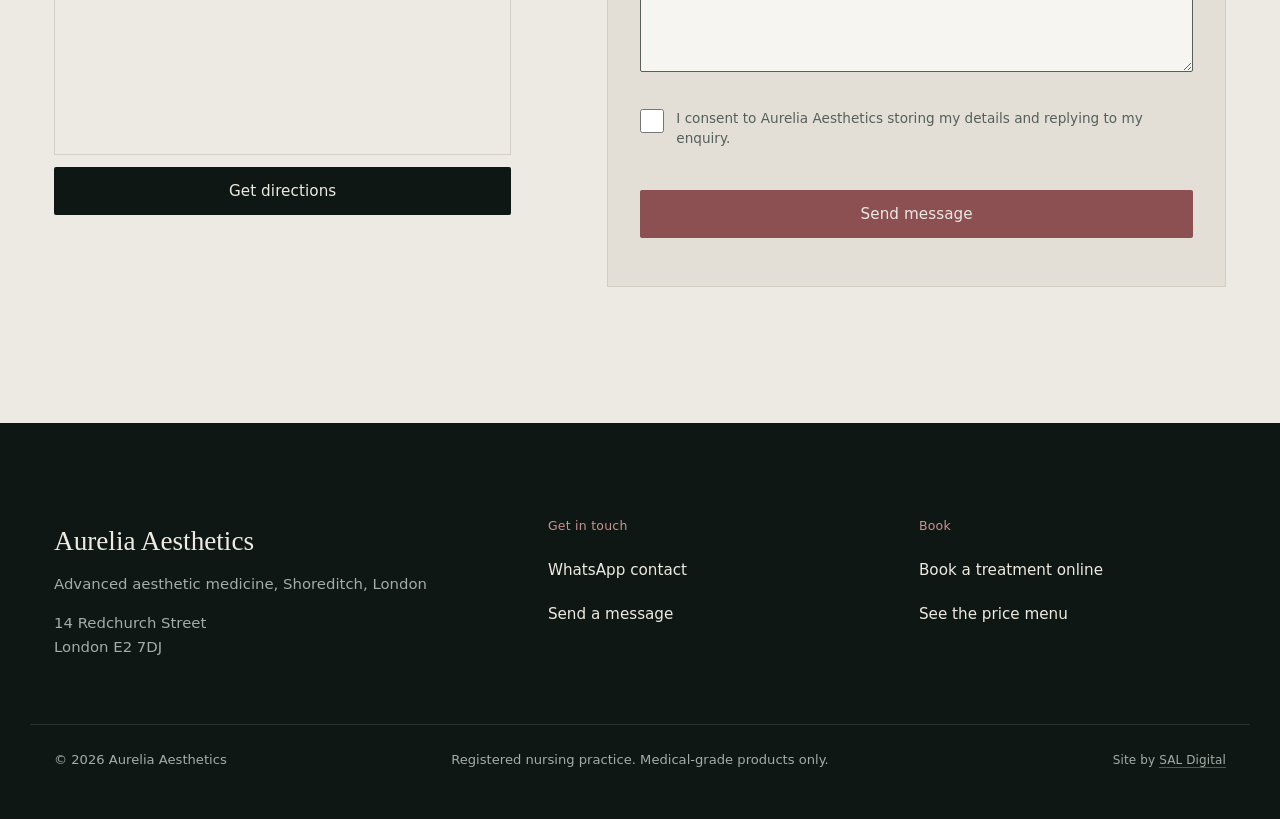
==== commit 91f637dc: "Make demo fully generic: remove remaining Tania branding, real address, phone and original photos - " ====
--- a/index.html
+++ b/index.html
@@ -3,19 +3,19 @@
 <head>
 <meta charset="UTF-8">
 <meta name="viewport" content="width=device-width, initial-scale=1.0">
-<title>Premium Aesthetic Medicine Clinic | SAL Digital Aesthetics Demo</title>
+<title>Aurelia Aesthetics | Booking System Demo by SAL Digital</title>
 <meta name="description" content="Premium aesthetic medicine demonstration site. Botox, dermal filler, Sculptra and Rejuran — every price listed, every treatment after a full medical assessment. SAL Digital booking and automation system template.">
-<link rel="canonical" href="https://imsal007.github.io/ts.curatedbeauty/">
+<link rel="canonical" href="https://imsal007.github.io/sal-digital-aesthetics-demo/">
 <meta name="theme-color" content="#0F1714">
 
 <meta name="geo.region" content="GB-ISL">
-<meta name="geo.placename" content="Islington, London">
+<meta name="geo.placename" content="Shoreditch, London">
 
 <meta property="og:type" content="website">
 <meta property="og:title" content="Premium Aesthetic Medicine Clinic | SAL Digital Demo">
 <meta property="og:description" content="Premium aesthetic medicine clinic demonstration. Every price listed, every treatment after full assessment.">
-<meta property="og:url" content="https://imsal007.github.io/ts.curatedbeauty/">
-<meta property="og:image" content="https://imsal007.github.io/ts.curatedbeauty/assets/tania-portrait.png">
+<meta property="og:url" content="https://imsal007.github.io/sal-digital-aesthetics-demo/">
+<meta property="og:image" content="https://imsal007.github.io/sal-digital-aesthetics-demo/assets/practitioner-portrait.png">
 <meta property="og:locale" content="en_GB">
 <meta property="og:site_name" content="SAL Digital Aesthetics Demo">
 <meta name="twitter:card" content="summary_large_image">
@@ -59,7 +59,7 @@
       <p class="hero-lead">This is a demonstration site showcasing SAL Digital's premium aesthetic medicine booking and automation system. Featuring Botox, dermal filler, Sculptra and Rejuran with full medical assessment before every treatment. Built for independent practitioners who want a professional, no-nonsense online presence.</p>
       <div class="hero-ctas">
         <a href="#" class="btn btn-accent btn-lg" data-book="">Book a treatment</a>
-        <a href="#" class="btn btn-quiet btn-lg" data-book="">Message on WhatsApp</a>
+        <a href="https://wa.me/447946080812" class="btn btn-quiet btn-lg" target="_blank" rel="noopener">Message on WhatsApp</a>
       </div>
       <dl class="facts">
         <div class="fact">
@@ -78,7 +78,7 @@
     </div>
     <figure class="hero-figure">
       <picture>
-        <img src="assets/tania-portrait.png" width="359" height="640" alt="Tania Siguencia, aesthetic medicine practitioner" fetchpriority="high" decoding="async">
+        <img src="assets/practitioner-portrait.png" width="359" height="640" alt="Demo practitioner portrait" fetchpriority="high" decoding="async">
       </picture>
       <figcaption>Aesthetic Practitioner<span>SAL Digital Demo Clinic</span></figcaption>
     </figure>
@@ -112,7 +112,7 @@
     <div class="about-figures">
       <figure class="about-fig-main">
         <picture>
-          <img src="assets/treatment-clinic.png" width="704" height="1524" alt="Tania performing a facial rejuvenation treatment" loading="lazy" decoding="async">
+          <img src="assets/treatment-clinic.png" width="704" height="1524" alt="Practitioner performing a facial treatment" loading="lazy" decoding="async">
         </picture>
       </figure>
       <figure class="about-fig-inset">
@@ -219,7 +219,7 @@
     <h2 class="sec-title">In their words</h2>
     <div class="voices-grid">
       <figure class="voice">
-        <blockquote><p>Tania is the only person I trust with my face. Natural, subtle, beautiful — every single time.</p></blockquote>
+        <blockquote><p>Elena is the only person I trust with my face. Natural, subtle, beautiful — every single time.</p></blockquote>
         <figcaption>Verified client</figcaption>
       </figure>
       <figure class="voice">
@@ -286,7 +286,7 @@
     <div class="faq-list">
       <details class="faq-item">
         <summary>Where is the clinic?</summary>
-        <p>123 Medical Plaza, London, EC1A 1BB, in Islington. It's a short walk from King's Cross St Pancras and Angel stations.</p>
+        <p>14 Redchurch Street, London E2 7DJ, in Shoreditch. It's a short walk from Shoreditch High Street and Liverpool Street stations.</p>
       </details>
       <details class="faq-item">
         <summary>How much does Botox cost?</summary>
@@ -314,7 +314,7 @@
       </details>
       <details class="faq-item">
         <summary>Who carries out the treatment?</summary>
-        <p>Tania Siguencia, a medically trained Nursing Assistant with over seven years of experience in advanced, non-surgical facial rejuvenation.</p>
+        <p>Dr. Elena Marsh, a medically trained practitioner (demo profile) specialising in advanced, non-surgical facial rejuvenation.</p>
       </details>
     </div>
   </div>
@@ -326,14 +326,13 @@
     <div class="contact-info">
       <h2 class="sec-title">Find me</h2>
       <address class="clinic-address">
-        <strong>Tania's Curated Beauty</strong>
-        260 Pentonville Road<br>
-        London N1 9JY<br>
+        <strong>Aurelia Aesthetics</strong>
+        14 Redchurch Street<br>
+        London E2 7DJ<br>
         United Kingdom
       </address>
       <dl class="contact-lines">
-        <div><dt>WhatsApp</dt><dd><a href="#" target="_blank" rel="noopener">Contact via booking</a></dd></div>
-        <div><dt>Instagram</dt><dd><a href="#" target="_blank" rel="noopener">Follow for updates</a></dd></div>
+        <div><dt>WhatsApp</dt><dd><a href="https://wa.me/447946080812" target="_blank" rel="noopener">Message on WhatsApp</a></dd></div>
         <div><dt>Appointments</dt><dd>Monday to Saturday, 9:30am to 5pm</dd></div>
       </dl>
       <p class="contact-note">To book, use the booking form — it takes about a minute. Use the message form if you have a question first.</p>
@@ -341,12 +340,12 @@
       <div class="map-wrap">
         <iframe
           class="map-frame"
-          title="Map showing 123 Medical Plaza, London, EC1A 1BB"
-          src="https://www.openstreetmap.org/export/embed.html?bbox=-0.1244%2C51.5290%2C-0.1164%2C51.5330&amp;layer=mapnik&amp;marker=51.5310145%2C-0.1204451"
+          title="Map showing 14 Redchurch Street, London E2 7DJ"
+          src="https://www.openstreetmap.org/export/embed.html?bbox=-0.0808%2C51.5227%2C-0.0728%2C51.5267&amp;layer=mapnik&amp;marker=51.5247%2C-0.0768"
           loading="lazy"
           referrerpolicy="no-referrer-when-downgrade"></iframe>
         <a class="btn btn-ink map-cta"
-           href="https://www.google.com/maps/search/?api=1&amp;query=260%20Pentonville%20Road%2C%20London%20N1%209JY"
+           href="https://www.google.com/maps/search/?api=1&amp;query=14%20Redchurch%20Street%2C%20London%20E2%207DJ"
            target="_blank" rel="noopener">Get directions</a>
       </div>
     </div>
@@ -371,7 +370,7 @@
 
       <label class="gdpr-check">
         <input type="checkbox" id="cfConsent" name="consent" value="yes" required>
-        <span>I consent to Tania's Curated Beauty storing my details and replying to my enquiry.</span>
+        <span>I consent to Aurelia Aesthetics storing my details and replying to my enquiry.</span>
       </label>
 
       <p class="form-status" id="cfStatus" role="status" aria-live="polite"></p>
@@ -386,17 +385,16 @@
 <footer class="footer" id="contact">
   <div class="shell footer-grid">
     <div class="footer-brand-col">
-      <p class="footer-wordmark">Tania's Curated Beauty</p>
-      <p class="footer-tag">Advanced aesthetic medicine, Islington, London</p>
+      <p class="footer-wordmark">Aurelia Aesthetics</p>
+      <p class="footer-tag">Advanced aesthetic medicine, Shoreditch, London</p>
       <address class="footer-address">
-        260 Pentonville Road<br>
-        London N1 9JY
+        14 Redchurch Street<br>
+        London E2 7DJ
       </address>
     </div>
     <div class="footer-col">
       <h2>Get in touch</h2>
-      <a href="#" target="_blank" rel="noopener">WhatsApp contact</a>
-      <a href="#" target="_blank" rel="noopener">Instagram</a>
+      <a href="https://wa.me/447946080812" target="_blank" rel="noopener">WhatsApp contact</a>
       <a href="#contact-form">Send a message</a>
     </div>
     <div class="footer-col">
@@ -406,7 +404,7 @@
     </div>
   </div>
   <div class="shell footer-base">
-    <p>© <span id="year"></span> Tania's Curated Beauty</p>
+    <p>© <span id="year"></span> Aurelia Aesthetics</p>
     <p>Registered nursing practice. Medical-grade products only.</p>
     <p class="footer-credit">Site by <a href="https://saldigital.co/" target="_blank" rel="noopener">SAL Digital</a></p>
   </div>
@@ -416,18 +414,18 @@
 <div class="wa" id="wa">
   <div class="wa-card" id="waCard" hidden>
     <div class="wa-card-head">
-      <p class="wa-card-name">Tania's Curated Beauty</p>
+      <p class="wa-card-name">Aurelia Aesthetics</p>
       <button class="wa-card-close" id="waClose" aria-label="Close WhatsApp panel">
         <svg viewBox="0 0 24 24" width="16" height="16" aria-hidden="true" focusable="false"><path d="M5 5l14 14M19 5L5 19" stroke="currentColor" stroke-width="1.6" fill="none" stroke-linecap="round"/></svg>
       </button>
     </div>
-    <p class="wa-card-msg">Hi, I'm Tania. Messages come straight to me — ask me anything about a treatment, or which one would suit you.</p>
-    <a class="wa-card-cta" href="#" target="_blank" rel="noopener">
+    <p class="wa-card-msg">Hi, I'm Elena. Messages come straight to me — ask me anything about a treatment, or which one would suit you.</p>
+    <a class="wa-card-cta" href="https://wa.me/447946080812" target="_blank" rel="noopener">
       <svg viewBox="0 0 32 32" width="18" height="18" fill="currentColor" aria-hidden="true" focusable="false"><path d="M16 3C9.4 3 4 8.3 4 14.9c0 2.6.8 5 2.2 7L4 29l7.3-2.1c1.9 1 4 1.6 6.2 1.6h.5c6.6 0 12-5.3 12-11.9C30 8.3 22.6 3 16 3zm0 21.5c-1.9 0-3.7-.5-5.3-1.5l-.4-.2-4 1.2 1.2-3.9-.3-.4c-1.1-1.6-1.7-3.5-1.7-5.5C5.5 9.9 10.2 5.5 16 5.5S26.5 9.9 26.5 14.9 21.8 24.5 16 24.5zm5.8-7.3c-.3-.2-1.9-1-2.2-1.1-.3-.1-.5-.2-.7.2-.2.3-.8 1.1-1 1.3-.2.2-.4.2-.7.1-.3-.2-1.4-.5-2.6-1.6-1-.9-1.6-1.9-1.8-2.2-.2-.3 0-.5.1-.7l.5-.6c.2-.2.2-.4.3-.6.1-.2 0-.4 0-.6-.1-.2-.7-1.7-1-2.3-.3-.6-.5-.5-.7-.5h-.6c-.2 0-.6.1-.9.4-.3.3-1.1 1.1-1.1 2.7s1.2 3.1 1.3 3.3c.2.2 2.3 3.5 5.6 4.9.8.3 1.4.5 1.9.7.8.2 1.5.2 2.1.1.6-.1 1.9-.8 2.2-1.5.3-.8.3-1.4.2-1.5-.1-.2-.3-.3-.6-.4z"/></svg>
       Open WhatsApp
     </a>
   </div>
-  <button class="wa-float" id="waToggle" aria-expanded="false" aria-controls="waCard" aria-label="Message Tania on WhatsApp">
+  <button class="wa-float" id="waToggle" aria-expanded="false" aria-controls="waCard" aria-label="Message us on WhatsApp">
     <svg class="wa-icon-chat" viewBox="0 0 32 32" width="26" height="26" fill="currentColor" aria-hidden="true" focusable="false"><path d="M16 3C9.4 3 4 8.3 4 14.9c0 2.6.8 5 2.2 7L4 29l7.3-2.1c1.9 1 4 1.6 6.2 1.6h.5c6.6 0 12-5.3 12-11.9C30 8.3 22.6 3 16 3zm0 21.5c-1.9 0-3.7-.5-5.3-1.5l-.4-.2-4 1.2 1.2-3.9-.3-.4c-1.1-1.6-1.7-3.5-1.7-5.5C5.5 9.9 10.2 5.5 16 5.5S26.5 9.9 26.5 14.9 21.8 24.5 16 24.5zm5.8-7.3c-.3-.2-1.9-1-2.2-1.1-.3-.1-.5-.2-.7.2-.2.3-.8 1.1-1 1.3-.2.2-.4.2-.7.1-.3-.2-1.4-.5-2.6-1.6-1-.9-1.6-1.9-1.8-2.2-.2-.3 0-.5.1-.7l.5-.6c.2-.2.2-.4.3-.6.1-.2 0-.4 0-.6-.1-.2-.7-1.7-1-2.3-.3-.6-.5-.5-.7-.5h-.6c-.2 0-.6.1-.9.4-.3.3-1.1 1.1-1.1 2.7s1.2 3.1 1.3 3.3c.2.2 2.3 3.5 5.6 4.9.8.3 1.4.5 1.9.7.8.2 1.5.2 2.1.1.6-.1 1.9-.8 2.2-1.5.3-.8.3-1.4.2-1.5-.1-.2-.3-.3-.6-.4z"/></svg>
     <svg class="wa-icon-close" viewBox="0 0 24 24" width="22" height="22" aria-hidden="true" focusable="false"><path d="M5 5l14 14M19 5L5 19" stroke="currentColor" stroke-width="1.8" fill="none" stroke-linecap="round"/></svg>
   </button>
@@ -505,7 +503,7 @@
 
       <label class="gdpr-check">
         <input type="checkbox" id="gdprConsent">
-        <span>I consent to Tania's Curated Beauty storing my details and contacting me about my booking by email or WhatsApp.</span>
+        <span>I consent to Aurelia Aesthetics storing my details and contacting me about my booking by email or WhatsApp.</span>
       </label>
       <p class="form-error" id="formError" role="alert" hidden></p>
       <div class="step-nav">
@@ -534,32 +532,31 @@
   "@graph": [
     {
       "@type": ["MedicalBusiness", "HealthAndBeautyBusiness"],
-      "@id": "https://imsal007.github.io/ts.curatedbeauty/#clinic",
-      "name": "Tania's Curated Beauty",
-      "description": "Advanced aesthetic medicine in Islington, London: Botox, hyaluronic acid dermal filler, Sculptra collagen biostimulator and Rejuran skin therapy, each preceded by a full medical assessment.",
-      "url": "https://imsal007.github.io/ts.curatedbeauty/",
-      "image": "https://imsal007.github.io/ts.curatedbeauty/assets/tania-portrait.png",
-      "telephone": "+44-7388-562289",
+      "@id": "https://imsal007.github.io/sal-digital-aesthetics-demo/#clinic",
+      "name": "Aurelia Aesthetics",
+      "description": "Advanced aesthetic medicine in Shoreditch, London: Botox, hyaluronic acid dermal filler, Sculptra collagen biostimulator and Rejuran skin therapy, each preceded by a full medical assessment.",
+      "url": "https://imsal007.github.io/sal-digital-aesthetics-demo/",
+      "image": "https://imsal007.github.io/sal-digital-aesthetics-demo/assets/practitioner-portrait.png",
       "priceRange": "£150-£875",
       "currenciesAccepted": "GBP",
       "medicalSpecialty": "Dermatology",
       "address": {
         "@type": "PostalAddress",
-        "streetAddress": "260 Pentonville Road",
+        "streetAddress": "14 Redchurch Street",
         "addressLocality": "London",
         "addressRegion": "Greater London",
-        "postalCode": "N1 9JY",
+        "postalCode": "E2 7DJ",
         "addressCountry": "GB"
       },
       "geo": {
         "@type": "GeoCoordinates",
-        "latitude": 51.5310145,
-        "longitude": -0.1204451
+        "latitude": 51.5247,
+        "longitude": -0.0768
       },
-      "hasMap": "https://www.google.com/maps/search/?api=1&query=260%20Pentonville%20Road%2C%20London%20N1%209JY",
+      "hasMap": "https://www.google.com/maps/search/?api=1&query=14%20Redchurch%20Street%2C%20London%20E2%207DJ",
       "areaServed": [
         { "@type": "City", "name": "London" },
-        { "@type": "AdministrativeArea", "name": "Islington" }
+        { "@type": "AdministrativeArea", "name": "Shoreditch" }
       ],
       "openingHoursSpecification": [{
         "@type": "OpeningHoursSpecification",
@@ -568,7 +565,7 @@
         "closes": "17:00"
       }],
       "sameAs": [],
-      "founder": { "@type": "Person", "name": "Tania Siguencia", "jobTitle": "Nursing Assistant, aesthetic medicine practitioner" },
+      "founder": { "@type": "Person", "name": "Dr. Elena Marsh", "jobTitle": "Aesthetic medicine practitioner (demo)" },
       "hasOfferCatalog": {
         "@type": "OfferCatalog",
         "name": "Treatments",
@@ -587,10 +584,10 @@
     },
     {
       "@type": "FAQPage",
-      "@id": "https://imsal007.github.io/ts.curatedbeauty/#faq",
+      "@id": "https://imsal007.github.io/sal-digital-aesthetics-demo/#faq",
       "mainEntity": [
         { "@type": "Question", "name": "Where is the clinic?",
-          "acceptedAnswer": { "@type": "Answer", "text": "123 Medical Plaza, London, EC1A 1BB, in Islington. It is a short walk from King's Cross St Pancras and Angel stations." } },
+          "acceptedAnswer": { "@type": "Answer", "text": "14 Redchurch Street, London E2 7DJ, in Shoreditch, a short walk from Shoreditch High Street and Liverpool Street stations." } },
         { "@type": "Question", "name": "How much does Botox cost?",
           "acceptedAnswer": { "@type": "Answer", "text": "Three areas is £300 and four areas is £350. Single-area treatments such as gummy smile, lip flip, dimple chin and DAO lift are £200 each, and masseter is £400. Every price includes a full medical assessment." } },
         { "@type": "Question", "name": "How much is lip filler?",
@@ -604,7 +601,7 @@
         { "@type": "Question", "name": "What products are used?",
           "acceptedAnswer": { "@type": "Answer", "text": "Only medical-grade products from leading medical laboratories approved by health authorities, used in authorised facilities." } },
         { "@type": "Question", "name": "Who carries out the treatment?",
-          "acceptedAnswer": { "@type": "Answer", "text": "Tania Siguencia, a medically trained Nursing Assistant with over seven years of experience in advanced, non-surgical facial rejuvenation." } }
+          "acceptedAnswer": { "@type": "Answer", "text": "Dr. Elena Marsh, a medically trained practitioner (demo profile) specialising in advanced, non-surgical facial rejuvenation." } }
       ]
     }
   ]
--- a/styles.css
+++ b/styles.css
@@ -0,0 +1,737 @@
+/* =========================================================
+   Aurelia Aesthetics
+   Editorial dark-luxury system.
+   Ground: surgical green-black. Relief: cool porcelain.
+   One accent hue (blush) in two tints, light-on-dark and dark-on-light.
+   ========================================================= */
+
+:root{
+  /* Ground */
+  --ink:        #0F1714;
+  --ink-raise:  #16211C;
+  --ink-line:   #263430;
+
+  /* Relief */
+  --bone:       #EDEAE3;
+  --bone-2:     #E3DFD6;
+  --bone-line:  #D3CDC1;
+
+  /* Accent — one hue, two tints for the two grounds */
+  --blush:      #C9938C;   /* on dark  */
+  --blush-deep: #8C4F52;   /* on light */
+
+  /* Text */
+  --on-ink:      #EDEAE3;
+  --on-ink-dim:  #A3ADA7;
+  --on-bone:     #16211C;
+  --on-bone-dim: #55605A;
+
+  --danger: #8E3B32;
+
+  --display: 'Bodoni Moda', 'Didot', 'Times New Roman', serif;
+  --body:    'Instrument Sans', system-ui, -apple-system, 'Segoe UI', sans-serif;
+
+  /* Spacing scale */
+  --s1:4px; --s2:8px; --s3:12px; --s4:16px; --s5:24px;
+  --s6:32px; --s7:48px; --s8:64px; --s9:96px; --s10:136px;
+
+  --masthead-h: 74px;
+  --shell: 1220px;
+  --ease: cubic-bezier(.22,.61,.36,1);
+}
+
+*{margin:0;padding:0;box-sizing:border-box}
+[hidden]{display:none!important}
+
+html{
+  scroll-behavior:smooth;
+  /* WCAG 2.2 — keep focused elements clear of the sticky masthead */
+  scroll-padding-top:calc(var(--masthead-h) + var(--s5));
+}
+
+body{
+  font-family:var(--body);
+  font-size:17px;
+  line-height:1.65;
+  color:var(--on-bone);
+  background:var(--bone);
+  -webkit-font-smoothing:antialiased;
+  text-rendering:optimizeLegibility;
+}
+
+img{max-width:100%;display:block;height:auto}
+
+.shell{max-width:var(--shell);margin:0 auto;padding:0 var(--s5)}
+
+.visually-hidden{
+  position:absolute;width:1px;height:1px;overflow:hidden;
+  clip:rect(0 0 0 0);clip-path:inset(50%);white-space:nowrap;
+}
+
+.skip-link{
+  position:absolute;left:var(--s4);top:-100px;z-index:200;
+  background:var(--ink);color:var(--on-ink);
+  padding:var(--s3) var(--s5);border-radius:2px;text-decoration:none;
+  font-size:.9rem;transition:top .2s var(--ease);
+}
+.skip-link:focus{top:var(--s4)}
+
+/* ---------- Typography ---------- */
+h1,h2,h3{font-family:var(--display);font-weight:400;letter-spacing:-.015em;line-height:1.08}
+
+.hero-title{
+  font-size:clamp(2.9rem,7.4vw,6rem);
+  line-height:.96;
+  letter-spacing:-.025em;
+}
+
+.sec-title{
+  font-size:clamp(1.9rem,4.2vw,3.2rem);
+  line-height:1.04;
+  margin-bottom:var(--s5);
+}
+
+h3{font-size:1.3rem;line-height:1.2}
+
+p{max-width:64ch}
+
+/* ---------- Buttons ---------- */
+.btn{
+  display:inline-flex;align-items:center;justify-content:center;
+  min-height:48px;padding:0 var(--s6);
+  font-family:var(--body);font-size:.95rem;font-weight:500;
+  letter-spacing:.005em;text-decoration:none;cursor:pointer;
+  border:1px solid transparent;border-radius:2px;
+  transition:background .22s var(--ease),color .22s var(--ease),border-color .22s var(--ease);
+}
+.btn-lg{min-height:54px;padding:0 var(--s7)}
+.btn-block{display:flex;width:100%;margin-top:var(--s3)}
+
+/* default accent sits on the light ground */
+.btn-accent{background:var(--blush-deep);color:var(--bone)}
+.btn-accent:hover{background:#763F42}
+
+/* on the dark ground the accent flips to the light tint */
+.masthead .btn-accent,
+.hero .btn-accent,
+.menu-sec .btn-accent,
+.voices .btn-accent,
+.footer .btn-accent,
+.book-bar .btn-accent,
+.modal .btn-accent{background:var(--blush);color:var(--ink)}
+.masthead .btn-accent:hover,
+.hero .btn-accent:hover,
+.menu-sec .btn-accent:hover,
+.voices .btn-accent:hover,
+.footer .btn-accent:hover,
+.book-bar .btn-accent:hover,
+.modal .btn-accent:hover{background:#D9A79F}
+
+.btn-quiet{border-color:rgba(237,234,227,.34);color:var(--on-ink)}
+.btn-quiet:hover{border-color:var(--on-ink);background:rgba(237,234,227,.07)}
+
+.btn-ink{background:var(--ink);color:var(--on-ink)}
+.btn-ink:hover{background:var(--ink-raise)}
+
+.btn-ghost{background:none;color:var(--on-bone-dim);padding:0 var(--s4)}
+.btn-ghost:hover{color:var(--on-bone)}
+.modal .btn-ghost{color:var(--on-ink-dim)}
+.modal .btn-ghost:hover{color:var(--on-ink)}
+
+.btn:disabled{opacity:.36;cursor:not-allowed}
+
+/* ---------- Focus ---------- */
+:focus-visible{outline:2px solid var(--blush-deep);outline-offset:3px}
+.hero :focus-visible,.menu-sec :focus-visible,.voices :focus-visible,
+.footer :focus-visible,.masthead :focus-visible,.modal :focus-visible,
+.book-bar :focus-visible{outline-color:var(--blush)}
+
+/* ---------- Masthead ---------- */
+.masthead{
+  position:sticky;top:0;z-index:60;
+  background:var(--ink);
+  border-bottom:1px solid transparent;
+  transition:border-color .3s var(--ease);
+}
+.masthead.is-stuck{border-bottom-color:var(--ink-line)}
+.masthead-inner{display:flex;align-items:center;justify-content:space-between;height:var(--masthead-h);gap:var(--s5)}
+
+.wordmark{
+  display:inline-flex;align-items:center;min-height:44px;
+  font-family:var(--display);font-size:1.32rem;letter-spacing:.005em;
+  color:var(--on-ink);text-decoration:none;white-space:nowrap;
+}
+
+.nav{display:flex;align-items:center;gap:var(--s6)}
+.nav a{
+  color:var(--on-ink);text-decoration:none;font-size:.925rem;
+  padding:var(--s2) 0;position:relative;transition:color .2s var(--ease);
+}
+.nav a:not(.btn)::after{
+  content:"";position:absolute;left:0;right:0;bottom:0;height:1px;
+  background:var(--blush);transform:scaleX(0);transform-origin:left;
+  transition:transform .28s var(--ease);
+}
+.nav a:not(.btn):hover::after{transform:scaleX(1)}
+.nav-book{min-height:42px;padding:0 var(--s5)}
+
+.nav-toggle{
+  display:none;width:44px;height:44px;background:none;border:none;
+  cursor:pointer;flex-direction:column;justify-content:center;gap:5px;align-items:center;
+}
+.nav-toggle span{display:block;width:22px;height:1px;background:var(--on-ink);transition:transform .3s var(--ease),opacity .2s var(--ease)}
+.nav-toggle[aria-expanded="true"] span:first-child{transform:translateY(3px) rotate(45deg)}
+.nav-toggle[aria-expanded="true"] span:last-child{transform:translateY(-3px) rotate(-45deg)}
+
+/* ---------- Hero ---------- */
+.hero{background:var(--ink);color:var(--on-ink);overflow:hidden}
+.hero-grid{
+  display:grid;grid-template-columns:1.25fr .75fr;
+  gap:var(--s9);align-items:end;
+  padding-top:var(--s9);padding-bottom:var(--s9);
+}
+.hero-lead{
+  margin-top:var(--s6);max-width:50ch;
+  color:var(--on-ink-dim);font-size:1.08rem;line-height:1.72;
+}
+.hero-ctas{display:flex;gap:var(--s4);flex-wrap:wrap;margin-top:var(--s7)}
+
+.facts{
+  display:flex;gap:var(--s8);flex-wrap:wrap;
+  margin-top:var(--s8);padding-top:var(--s5);
+  border-top:1px solid var(--ink-line);
+}
+.fact dt{font-size:.78rem;color:var(--on-ink-dim);letter-spacing:.01em;margin-bottom:var(--s1)}
+.fact dd{font-family:var(--display);font-size:1.5rem;color:var(--on-ink);line-height:1.1}
+
+.hero-figure{position:relative;max-width:400px;justify-self:end;width:100%}
+.hero-figure img{width:100%;filter:grayscale(.18) contrast(1.04)}
+.hero-figure::after{
+  content:"";position:absolute;inset:0;pointer-events:none;
+  background:linear-gradient(to top,rgba(15,23,20,.55),transparent 42%);
+}
+.hero-figure figcaption{
+  position:absolute;left:var(--s5);bottom:var(--s5);z-index:1;
+  font-family:var(--display);font-size:1.05rem;color:var(--on-ink);
+}
+.hero-figure figcaption span{
+  display:block;font-family:var(--body);font-size:.76rem;
+  color:var(--on-ink-dim);margin-top:2px;
+}
+
+/* One orchestrated entrance — the only non-user-triggered motion on the page */
+.hero-copy > *,.hero-figure{animation:rise .85s var(--ease) both}
+.hero-title{animation-delay:.05s}
+.hero-lead{animation-delay:.16s}
+.hero-ctas{animation-delay:.25s}
+.facts{animation-delay:.34s}
+.hero-figure{animation-delay:.2s}
+@keyframes rise{from{opacity:0;transform:translateY(18px)}to{opacity:1;transform:none}}
+
+/* ---------- Creed ---------- */
+.creed{background:var(--bone);padding:var(--s10) 0 var(--s9)}
+.creed-grid{display:grid;grid-template-columns:repeat(3,1fr);gap:var(--s8)}
+.creed-item{border-top:1px solid var(--on-bone);padding-top:var(--s5)}
+.creed-item h3{margin-bottom:var(--s3)}
+.creed-item p{color:var(--on-bone-dim);font-size:.98rem}
+
+/* ---------- About ---------- */
+.about{background:var(--bone);padding:var(--s9) 0 var(--s10)}
+.about-grid{display:grid;grid-template-columns:.9fr 1.1fr;gap:var(--s9);align-items:center}
+.about-figures{position:relative;padding-bottom:var(--s8)}
+.about-fig-main img{aspect-ratio:3/4;object-fit:cover;object-position:center 22%;filter:grayscale(.12)}
+.about-fig-inset{
+  position:absolute;right:calc(var(--s7) * -1);bottom:0;width:52%;
+  border:6px solid var(--bone);
+}
+.about-fig-inset img{aspect-ratio:3/4;object-fit:cover;filter:grayscale(.12)}
+.about-copy h2{font-size:clamp(1.8rem,3.4vw,2.7rem);margin-bottom:var(--s5)}
+.about-copy p{color:var(--on-bone-dim);margin-bottom:var(--s4)}
+.about-list{list-style:none;margin:var(--s6) 0 var(--s7)}
+.about-list li{
+  padding:var(--s4) 0;border-top:1px solid var(--bone-line);
+  font-size:.95rem;color:var(--on-bone-dim);
+}
+.about-list li:last-child{border-bottom:1px solid var(--bone-line)}
+.about-list strong{color:var(--on-bone);font-weight:600}
+
+/* ---------- Treatment menu (the centrepiece) ---------- */
+.menu-sec{background:var(--ink);color:var(--on-ink);padding:var(--s10) 0}
+.menu-head{
+  display:grid;grid-template-columns:1fr 1fr;gap:var(--s8);
+  align-items:end;margin-bottom:var(--s9);
+}
+.menu-intro{color:var(--on-ink-dim);font-size:1.02rem}
+
+.treatment-group{margin-bottom:var(--s8)}
+.group-title{
+  font-family:var(--body);font-weight:500;font-size:.82rem;
+  letter-spacing:.02em;color:var(--blush);
+  padding-bottom:var(--s3);margin-bottom:var(--s2);
+  border-bottom:1px solid var(--ink-line);
+}
+.menu{display:flex;flex-direction:column}
+
+.menu-row{
+  display:grid;grid-template-columns:1fr auto auto auto;
+  gap:var(--s5);align-items:center;
+  padding:var(--s5) var(--s2);
+  border-bottom:1px solid var(--ink-line);
+  transition:background .2s var(--ease),opacity .5s var(--ease),transform .5s var(--ease);
+  transition-delay:0s,calc(var(--i,0) * 45ms),calc(var(--i,0) * 45ms);
+  opacity:0;transform:translateY(14px);
+}
+.menu.is-in .menu-row{opacity:1;transform:none}
+.menu-row:hover{background:var(--ink-raise)}
+.menu-name{font-size:1.02rem;line-height:1.35;color:var(--on-ink)}
+.menu-duration{font-size:.82rem;color:var(--on-ink-dim);white-space:nowrap}
+.menu-price{
+  font-family:var(--display);font-size:1.6rem;
+  color:var(--on-ink);white-space:nowrap;font-variant-numeric:lining-nums;
+}
+/* Quiet by default so the prices carry the weight, not 22 filled buttons */
+.menu-sec .menu-book{
+  min-height:44px;padding:0 var(--s5);font-size:.86rem;
+  background:none;color:var(--on-ink);border-color:var(--ink-line);
+}
+.menu-sec .menu-book:hover{background:var(--blush);color:var(--ink);border-color:var(--blush)}
+
+.menu-note{
+  color:var(--on-ink-dim);font-size:.9rem;
+  margin-top:var(--s7);max-width:60ch;
+}
+
+.settle{margin-top:var(--s9);border-top:1px solid var(--ink-line);padding-top:var(--s7)}
+.settle-title{font-size:clamp(1.4rem,2.6vw,2rem);margin-bottom:var(--s5)}
+.settle-table{width:100%;border-collapse:collapse}
+.settle-table th,.settle-table td{
+  text-align:left;padding:var(--s4) 0;
+  border-bottom:1px solid var(--ink-line);vertical-align:top;
+}
+.settle-table th{font-weight:500;font-size:.95rem;color:var(--on-ink);width:34%;padding-right:var(--s5)}
+.settle-table td{font-size:.95rem;color:var(--on-ink-dim)}
+
+/* ---------- Results ---------- */
+.results{background:var(--bone);padding:var(--s10) 0}
+.results-grid{display:grid;grid-template-columns:repeat(2,1fr);gap:var(--s7);margin-top:var(--s7)}
+.result{
+  opacity:0;transform:translateY(18px);
+  transition:opacity .6s var(--ease),transform .6s var(--ease);
+}
+.results-grid.is-in .result{opacity:1;transform:none}
+.results-grid.is-in .result:nth-child(2){transition-delay:.13s}
+/* No forced ratio: a before/after composite must never be cropped.
+   The two source images are within 0.4% of the same ratio, so they align anyway. */
+.result picture{display:block;overflow:hidden}
+.result img{width:100%;transition:transform .8s var(--ease)}
+.result:hover img{transform:scale(1.035)}
+.result figcaption{padding-top:var(--s5)}
+.result h3{font-size:1.25rem;margin-bottom:var(--s2)}
+.result p{color:var(--on-bone-dim);font-size:.95rem}
+.disclaimer{
+  margin-top:var(--s8);padding-top:var(--s5);
+  border-top:1px solid var(--bone-line);
+  color:var(--on-bone-dim);font-size:.85rem;max-width:none;
+}
+
+/* ---------- Voices ---------- */
+.voices{background:var(--ink);color:var(--on-ink);padding:var(--s10) 0}
+.voices-grid{display:grid;grid-template-columns:repeat(3,1fr);gap:var(--s8);margin-top:var(--s7)}
+.voice blockquote p{
+  font-family:var(--display);font-style:italic;
+  font-size:1.34rem;line-height:1.42;color:var(--on-ink);
+}
+.voice figcaption{
+  margin-top:var(--s5);padding-top:var(--s3);
+  border-top:1px solid var(--ink-line);
+  font-size:.82rem;color:var(--on-ink-dim);
+}
+
+/* ---------- Aftercare ---------- */
+.aftercare{background:var(--bone);padding:var(--s10) 0}
+.aftercare-head{
+  display:grid;grid-template-columns:1fr 1fr;gap:var(--s8);
+  align-items:end;margin-bottom:var(--s8);
+}
+.aftercare-head p{color:var(--on-bone-dim)}
+.aftercare-grid{display:grid;grid-template-columns:repeat(2,1fr);gap:var(--s7) var(--s8)}
+.care{border-top:1px solid var(--on-bone);padding-top:var(--s5)}
+.care h3{font-size:1.2rem;margin-bottom:var(--s4)}
+.care ul{list-style:none}
+.care li{
+  position:relative;padding:var(--s2) 0 var(--s2) var(--s5);
+  color:var(--on-bone-dim);font-size:.94rem;
+}
+.care li::before{
+  content:"";position:absolute;left:0;top:calc(var(--s2) + .62em);
+  width:10px;height:1px;background:var(--blush-deep);
+}
+.aftercare-note{
+  margin-top:var(--s8);padding-top:var(--s5);
+  border-top:1px solid var(--bone-line);color:var(--on-bone-dim);
+}
+
+/* ---------- FAQ ---------- */
+.faq{background:var(--ink);color:var(--on-ink);padding:var(--s10) 0}
+.faq-list{max-width:860px;margin-top:var(--s7);border-top:1px solid var(--ink-line)}
+.faq-item{border-bottom:1px solid var(--ink-line)}
+.faq-item summary{
+  display:flex;align-items:center;justify-content:space-between;gap:var(--s5);
+  min-height:64px;padding:var(--s4) 0;cursor:pointer;
+  font-family:var(--display);font-size:1.22rem;color:var(--on-ink);
+  list-style:none;
+}
+.faq-item summary::-webkit-details-marker{display:none}
+.faq-item summary::after{
+  content:"";flex-shrink:0;width:12px;height:12px;
+  border-right:1px solid var(--blush);border-bottom:1px solid var(--blush);
+  transform:rotate(45deg) translate(-2px,-2px);
+  transition:transform .26s var(--ease);
+}
+.faq-item[open] summary::after{transform:rotate(225deg) translate(-2px,-2px)}
+.faq-item p{
+  padding:0 0 var(--s5);max-width:70ch;
+  color:var(--on-ink-dim);font-size:.98rem;
+}
+
+/* ---------- Contact ---------- */
+.contact-sec{background:var(--bone);padding:var(--s10) 0}
+.contact-grid{display:grid;grid-template-columns:.85fr 1.15fr;gap:var(--s9);align-items:start}
+.clinic-address{
+  font-style:normal;font-size:1.05rem;line-height:1.7;
+  color:var(--on-bone);margin-bottom:var(--s6);
+}
+.clinic-address strong{display:block;font-weight:600;margin-bottom:var(--s1)}
+.contact-lines{border-top:1px solid var(--bone-line)}
+.contact-lines > div{
+  display:flex;justify-content:space-between;gap:var(--s4);
+  padding:var(--s3) 0;border-bottom:1px solid var(--bone-line);
+}
+.contact-lines dt{color:var(--on-bone-dim);font-size:.9rem}
+.contact-lines dd{font-size:.95rem;text-align:right}
+.contact-lines a{
+  display:inline-flex;align-items:center;min-height:44px;
+  color:var(--blush-deep);text-decoration:none;
+}
+.contact-lines a:hover{text-decoration:underline}
+.contact-note{margin-top:var(--s5);color:var(--on-bone-dim);font-size:.92rem}
+
+/* Map: OpenStreetMap rather than a Google embed — no third-party cookies,
+   so no consent banner is needed on a site taking health enquiries. */
+.map-wrap{margin-top:var(--s6)}
+.map-frame{
+  display:block;width:100%;height:260px;border:1px solid var(--bone-line);
+  filter:grayscale(.35) contrast(1.02);
+}
+.map-cta{margin-top:var(--s3);width:100%}
+
+.contact-form{
+  background:var(--bone-2);border:1px solid var(--bone-line);
+  padding:var(--s7) var(--s6);
+}
+.contact-form h3{font-size:1.5rem;margin-bottom:var(--s5)}
+/* light-ground overrides — the base .field is themed for the dark modal */
+.contact-sec .field-label{color:var(--on-bone-dim)}
+.contact-sec .field{
+  background:#F7F5F1;color:var(--on-bone);
+  border-color:var(--on-bone-dim);
+}
+.contact-sec .field:focus{border-color:var(--blush-deep)}
+.contact-sec textarea.field{min-height:120px;resize:vertical}
+.contact-sec .gdpr-check{color:var(--on-bone-dim)}
+.contact-sec .gdpr-check input{accent-color:var(--blush-deep)}
+/* the base .opt is tuned for the dark modal; it's unreadable on bone */
+.contact-sec .field-label .opt{color:var(--on-bone-dim);opacity:1}
+.form-status{font-size:.9rem;margin:var(--s3) 0 0;min-height:1.2em}
+.form-status.err{color:var(--danger)}
+.form-status.ok{color:#2F6B4F}
+
+/* ---------- Footer ---------- */
+.footer-address{
+  font-style:normal;margin-top:var(--s4);
+  color:var(--on-ink-dim);font-size:.93rem;line-height:1.6;
+}
+.footer-credit{text-align:right;font-size:.75rem;letter-spacing:.01em}
+.footer-credit a{
+  color:var(--on-ink-dim);text-decoration:none;
+  border-bottom:1px solid rgba(201,147,140,.45);
+  transition:color .2s var(--ease),border-color .2s var(--ease);
+}
+.footer-credit a:hover{color:var(--blush);border-bottom-color:var(--blush)}
+.footer{background:var(--ink);color:var(--on-ink);padding:var(--s9) 0 var(--s5)}
+.footer-grid{display:grid;grid-template-columns:1.4fr 1fr 1fr;gap:var(--s8);padding-bottom:var(--s8)}
+.footer-wordmark{font-family:var(--display);font-size:1.7rem;color:var(--on-ink)}
+.footer-tag{margin-top:var(--s2);color:var(--on-ink-dim);font-size:.93rem}
+.footer-col h2{
+  font-family:var(--body);font-size:.78rem;font-weight:500;
+  letter-spacing:.02em;color:var(--blush);margin-bottom:var(--s4);
+}
+.footer-col a{
+  display:flex;align-items:center;min-height:44px;
+  color:var(--on-ink);text-decoration:none;
+  font-size:.95rem;transition:color .2s var(--ease);
+}
+.footer-col a:hover{color:var(--blush)}
+.footer-base{
+  border-top:1px solid var(--ink-line);padding-top:var(--s5);padding-bottom:var(--s5);
+  display:grid;grid-template-columns:repeat(3,1fr);align-items:baseline;gap:var(--s4);
+  font-size:.82rem;color:var(--on-ink-dim);
+}
+.footer-base > p{margin:0}
+.footer-base > p:nth-child(2){text-align:center}
+
+/* ---------- WhatsApp: expands on tap, never on its own ---------- */
+.wa{
+  position:fixed;right:var(--s5);bottom:var(--s5);z-index:70;
+  display:flex;flex-direction:column;align-items:flex-end;gap:var(--s3);
+  transition:opacity .24s var(--ease);
+}
+
+.wa-float{
+  width:56px;height:56px;border-radius:50%;border:none;cursor:pointer;
+  background:#25D366;color:#0B3D22;
+  display:flex;align-items:center;justify-content:center;
+  box-shadow:0 8px 28px rgba(0,0,0,.28);
+  transition:transform .24s var(--ease),opacity .24s var(--ease);
+}
+.wa-float:hover{transform:translateY(-3px)}
+.wa-icon-close{display:none}
+.wa-float[aria-expanded="true"] .wa-icon-chat{display:none}
+.wa-float[aria-expanded="true"] .wa-icon-close{display:block}
+
+.wa-card{
+  width:min(300px,calc(100vw - var(--s7)));
+  background:var(--ink-raise);border:1px solid var(--ink-line);
+  border-radius:4px;overflow:hidden;
+  box-shadow:0 18px 44px rgba(0,0,0,.38);
+  animation:waIn .22s var(--ease) both;
+}
+@keyframes waIn{from{opacity:0;transform:translateY(10px)}to{opacity:1;transform:none}}
+.wa-card-head{
+  display:flex;align-items:center;justify-content:space-between;gap:var(--s3);
+  padding:var(--s4) var(--s4) 0;
+}
+.wa-card-name{font-family:var(--display);font-size:1.02rem;color:var(--on-ink)}
+.wa-card-close{
+  width:32px;height:32px;flex-shrink:0;display:flex;align-items:center;justify-content:center;
+  background:none;border:none;color:var(--on-ink-dim);cursor:pointer;
+}
+.wa-card-close:hover{color:var(--on-ink)}
+.wa-card-msg{
+  padding:var(--s2) var(--s4) var(--s4);
+  font-size:.88rem;line-height:1.55;color:var(--on-ink-dim);max-width:none;
+}
+.wa-card-cta{
+  display:flex;align-items:center;justify-content:center;gap:var(--s2);
+  min-height:48px;background:#25D366;color:#0B3D22;
+  font-weight:500;font-size:.92rem;text-decoration:none;
+  transition:background .2s var(--ease);
+}
+.wa-card-cta:hover{background:#1FBE5A}
+
+/* ---------- Mobile book bar ---------- */
+.book-bar{
+  position:fixed;left:0;right:0;bottom:0;z-index:65;
+  display:none;align-items:center;justify-content:space-between;gap:var(--s4);
+  background:var(--ink);border-top:1px solid var(--ink-line);
+  padding:var(--s3) var(--s5) calc(var(--s3) + env(safe-area-inset-bottom));
+  transform:translateY(110%);transition:transform .34s var(--ease);
+}
+.book-bar.is-shown{transform:none}
+.book-bar-text strong{display:block;font-family:var(--display);font-size:1.05rem;color:var(--on-ink);font-weight:400}
+.book-bar-text span{display:block;font-size:.76rem;color:var(--on-ink-dim)}
+.book-bar .btn{min-height:46px;padding:0 var(--s5);font-size:.88rem}
+
+/* ---------- Booking modal ---------- */
+.modal-overlay{
+  position:fixed;inset:0;z-index:100;
+  background:rgba(8,13,11,.72);backdrop-filter:blur(6px);
+  display:flex;align-items:center;justify-content:center;padding:var(--s5);
+}
+.modal{
+  background:var(--ink-raise);color:var(--on-ink);
+  border:1px solid var(--ink-line);
+  width:100%;max-width:480px;padding:var(--s8) var(--s7) var(--s7);
+  position:relative;max-height:90vh;overflow-y:auto;
+  animation:modalIn .28s var(--ease) both;
+}
+@keyframes modalIn{from{opacity:0;transform:translateY(12px)}to{opacity:1;transform:none}}
+
+.modal-close{
+  position:absolute;top:var(--s3);right:var(--s3);
+  width:44px;height:44px;display:flex;align-items:center;justify-content:center;
+  background:none;border:none;color:var(--on-ink-dim);cursor:pointer;
+  transition:color .2s var(--ease);
+}
+.modal-close:hover{color:var(--on-ink)}
+
+.step-count{font-size:.78rem;color:var(--blush);margin-bottom:var(--s3)}
+.step-title{font-size:1.75rem;margin-bottom:var(--s5)}
+
+.field-label{
+  display:block;font-size:.84rem;color:var(--on-ink-dim);
+  margin-bottom:var(--s2);
+}
+.field-label .opt{color:var(--on-ink-dim);opacity:.75}
+.field{
+  width:100%;min-height:48px;padding:var(--s3) var(--s4);
+  margin-bottom:var(--s4);
+  background:var(--ink);color:var(--on-ink);
+  border:1px solid var(--ink-line);border-radius:2px;
+  font-family:var(--body);font-size:.95rem;
+}
+.field:focus{border-color:var(--blush);outline:none}
+.field:focus-visible{outline:2px solid var(--blush);outline-offset:2px}
+select.field{appearance:none;background-image:linear-gradient(45deg,transparent 50%,var(--on-ink-dim) 50%),linear-gradient(135deg,var(--on-ink-dim) 50%,transparent 50%);background-position:calc(100% - 20px) 50%,calc(100% - 14px) 50%;background-size:6px 6px;background-repeat:no-repeat;padding-right:var(--s8)}
+
+.time-slots{display:grid;grid-template-columns:repeat(3,1fr);gap:var(--s2);margin:var(--s3) 0}
+.time-slot{
+  min-height:48px;display:flex;align-items:center;justify-content:center;
+  background:var(--ink);border:1px solid var(--ink-line);border-radius:2px;
+  color:var(--on-ink);cursor:pointer;font-size:.93rem;
+  transition:border-color .2s var(--ease),background .2s var(--ease);
+}
+.time-slot:hover{border-color:var(--blush)}
+.time-slot.selected{background:var(--blush);color:var(--ink);border-color:var(--blush)}
+.time-slot.taken{opacity:.3;text-decoration:line-through;pointer-events:none}
+.slot-note{font-size:.84rem;color:var(--on-ink-dim);min-height:1.4em;margin-bottom:var(--s2)}
+
+.step-nav{display:flex;justify-content:space-between;align-items:center;gap:var(--s4);margin-top:var(--s5)}
+
+.summary-pill{
+  background:var(--ink);border-left:2px solid var(--blush);
+  padding:var(--s4) var(--s5);margin-bottom:var(--s5);
+  font-size:.92rem;color:var(--on-ink-dim);line-height:1.6;
+}
+.summary-pill strong{color:var(--on-ink);font-weight:500}
+
+.gdpr-check{
+  display:flex;gap:var(--s3);align-items:flex-start;
+  font-size:.85rem;color:var(--on-ink-dim);
+  margin:var(--s3) 0;cursor:pointer;line-height:1.5;
+}
+.gdpr-check input{width:24px;height:24px;margin-top:1px;flex-shrink:0;accent-color:var(--blush)}
+
+.form-error{color:#E8A79E;font-size:.88rem;margin-top:var(--s3)}
+
+.step-done{text-align:center}
+.step-done p{color:var(--on-ink-dim);margin:0 auto var(--s4)}
+.success-mark{
+  width:56px;height:56px;margin:0 auto var(--s5);
+  display:flex;align-items:center;justify-content:center;
+  border:1px solid var(--blush);border-radius:50%;color:var(--blush);
+}
+
+/* =========================================================
+   Mobile — laid out for the phone, not shrunk from desktop
+   ========================================================= */
+@media (max-width:1000px){
+  /* Words lead on a phone; the portrait closes the hero rather than blocking it */
+  .hero-grid{grid-template-columns:1fr;gap:var(--s7);align-items:start}
+  .hero-figure{max-width:none;justify-self:stretch}
+  .hero-figure img{aspect-ratio:4/5;object-fit:cover;object-position:center 16%}
+  .about-grid{grid-template-columns:1fr;gap:var(--s8)}
+  .about-figures{max-width:460px}
+  .about-fig-inset{right:0}
+  .menu-head,.aftercare-head{grid-template-columns:1fr;gap:var(--s4)}
+  .contact-grid{grid-template-columns:1fr;gap:var(--s7)}
+  .voices-grid{grid-template-columns:1fr;gap:var(--s7)}
+  .footer-grid{grid-template-columns:1fr 1fr;gap:var(--s7)}
+  .footer-brand-col{grid-column:1 / -1}
+}
+
+@media (max-width:760px){
+  :root{--s9:64px;--s10:80px}
+
+  .nav{
+    position:fixed;inset:var(--masthead-h) 0 auto 0;
+    flex-direction:column;align-items:stretch;gap:0;
+    background:var(--ink);border-bottom:1px solid var(--ink-line);
+    padding:var(--s4) var(--s5) var(--s6);
+    /* The sheet sits at top:var(--masthead-h), so hiding it needs its own
+       height PLUS that offset — translateY(-102%) alone leaves the bottom of
+       the panel on screen, covering the hamburger and blocking every tap. */
+    transform:translateY(calc(-100% - var(--masthead-h) - 8px));
+    visibility:hidden;
+    transition:transform .34s var(--ease),visibility .34s var(--ease);
+    max-height:calc(100dvh - var(--masthead-h));overflow-y:auto;
+  }
+  .nav.open{transform:none;visibility:visible}
+
+  /* while the sheet is open: lock the page, dim it, and get the
+     floating controls out of the way rather than fighting z-index */
+  body.nav-open{overflow:hidden}
+  body.nav-open::after{
+    content:"";position:fixed;inset:0;z-index:55;
+    background:rgba(8,13,11,.55);
+    animation:scrimIn .28s var(--ease) both;
+  }
+  @keyframes scrimIn{from{opacity:0}to{opacity:1}}
+  body.nav-open .book-bar{transform:translateY(110%)}
+  body.nav-open .wa{opacity:0;pointer-events:none}
+  .nav a:not(.btn){padding:var(--s4) 0;border-bottom:1px solid var(--ink-line);font-size:1.05rem}
+  .nav a:not(.btn)::after{display:none}
+  .nav-book{margin-top:var(--s5);min-height:52px}
+  .nav-toggle{display:flex}
+
+  .hero-grid{padding-top:var(--s6);padding-bottom:var(--s8)}
+  .hero-ctas{margin-top:var(--s6)}
+  .hero-ctas .btn{width:100%}
+  .facts{gap:var(--s5) var(--s7);margin-top:var(--s7)}
+  .fact dd{font-size:1.25rem}
+
+  .creed-grid{grid-template-columns:1fr;gap:var(--s6)}
+  .results-grid{grid-template-columns:1fr;gap:var(--s8)}
+  .aftercare-grid{grid-template-columns:1fr;gap:var(--s6)}
+  .footer-grid{grid-template-columns:1fr;gap:var(--s6)}
+  /* three columns can't hold their own on a phone — stack and centre */
+  .footer-base{grid-template-columns:1fr;gap:var(--s2);text-align:center}
+  .footer-base > p:nth-child(2),.footer-credit{text-align:center}
+
+  /* Price list becomes a stacked record on phone, not a squeezed table */
+  .menu-row{
+    grid-template-columns:1fr auto;
+    grid-template-areas:"name price" "meta book";
+    gap:var(--s2) var(--s4);align-items:start;padding:var(--s5) 0;
+  }
+  .menu-name{grid-area:name;font-size:.98rem;padding-right:var(--s3)}
+  .menu-price{grid-area:price;font-size:1.4rem;text-align:right}
+  .menu-duration{grid-area:meta;align-self:center}
+  .menu-book{grid-area:book;justify-self:end;margin-top:var(--s2)}
+  .menu-row:hover{background:none}
+
+  .settle-table th,.settle-table td{display:block;width:auto;padding-right:0}
+  .settle-table th{border-bottom:none;padding-bottom:var(--s1)}
+  .settle-table td{padding-top:0}
+
+  /* thumb-zone booking bar; WhatsApp lifts clear of it */
+  .book-bar{display:flex}
+  .wa{bottom:calc(80px + env(safe-area-inset-bottom))}
+  .wa-float{width:52px;height:52px}
+
+  .contact-form{padding:var(--s6) var(--s5)}
+  .contact-lines > div{flex-direction:column;gap:2px}
+  .contact-lines dd{text-align:left}
+  .modal{padding:var(--s7) var(--s5) var(--s6);max-height:100dvh;max-width:none}
+  .modal-overlay{padding:0;align-items:flex-end}
+  .time-slots{grid-template-columns:repeat(2,1fr)}
+  .step-nav .btn-ghost{padding:0 var(--s2)}
+}
+
+@media (max-width:400px){
+  .hero-title{font-size:2.55rem}
+  .facts{gap:var(--s5)}
+}
+
+/* ---------- Reduced motion ---------- */
+@media (prefers-reduced-motion:reduce){
+  html{scroll-behavior:auto}
+  *,*::before,*::after{
+    animation-duration:.01ms!important;animation-iteration-count:1!important;
+    transition-duration:.01ms!important;
+  }
+  .hero-copy > *,.hero-figure{animation:none;opacity:1;transform:none}
+  .book-bar{transition:none}
+  .menu-row,.result{opacity:1!important;transform:none!important}
+  .result:hover img{transform:none}
+}
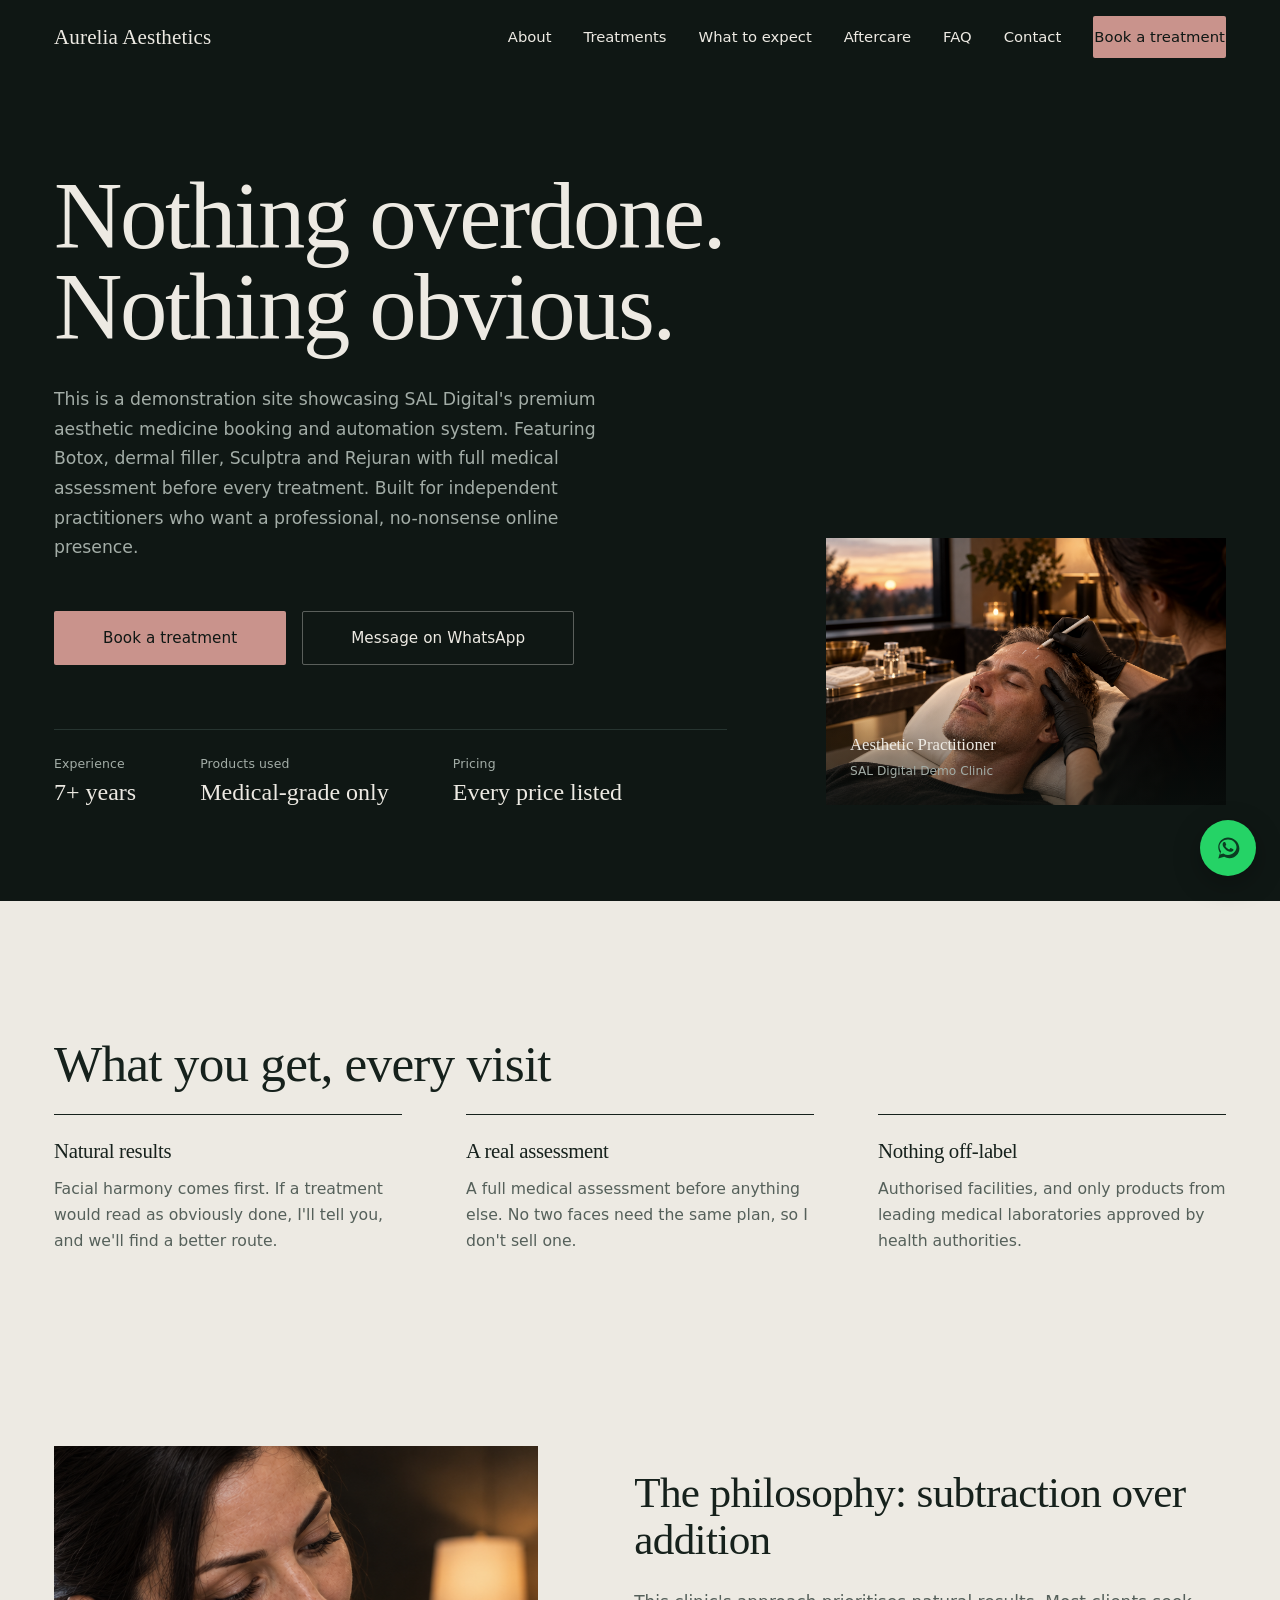
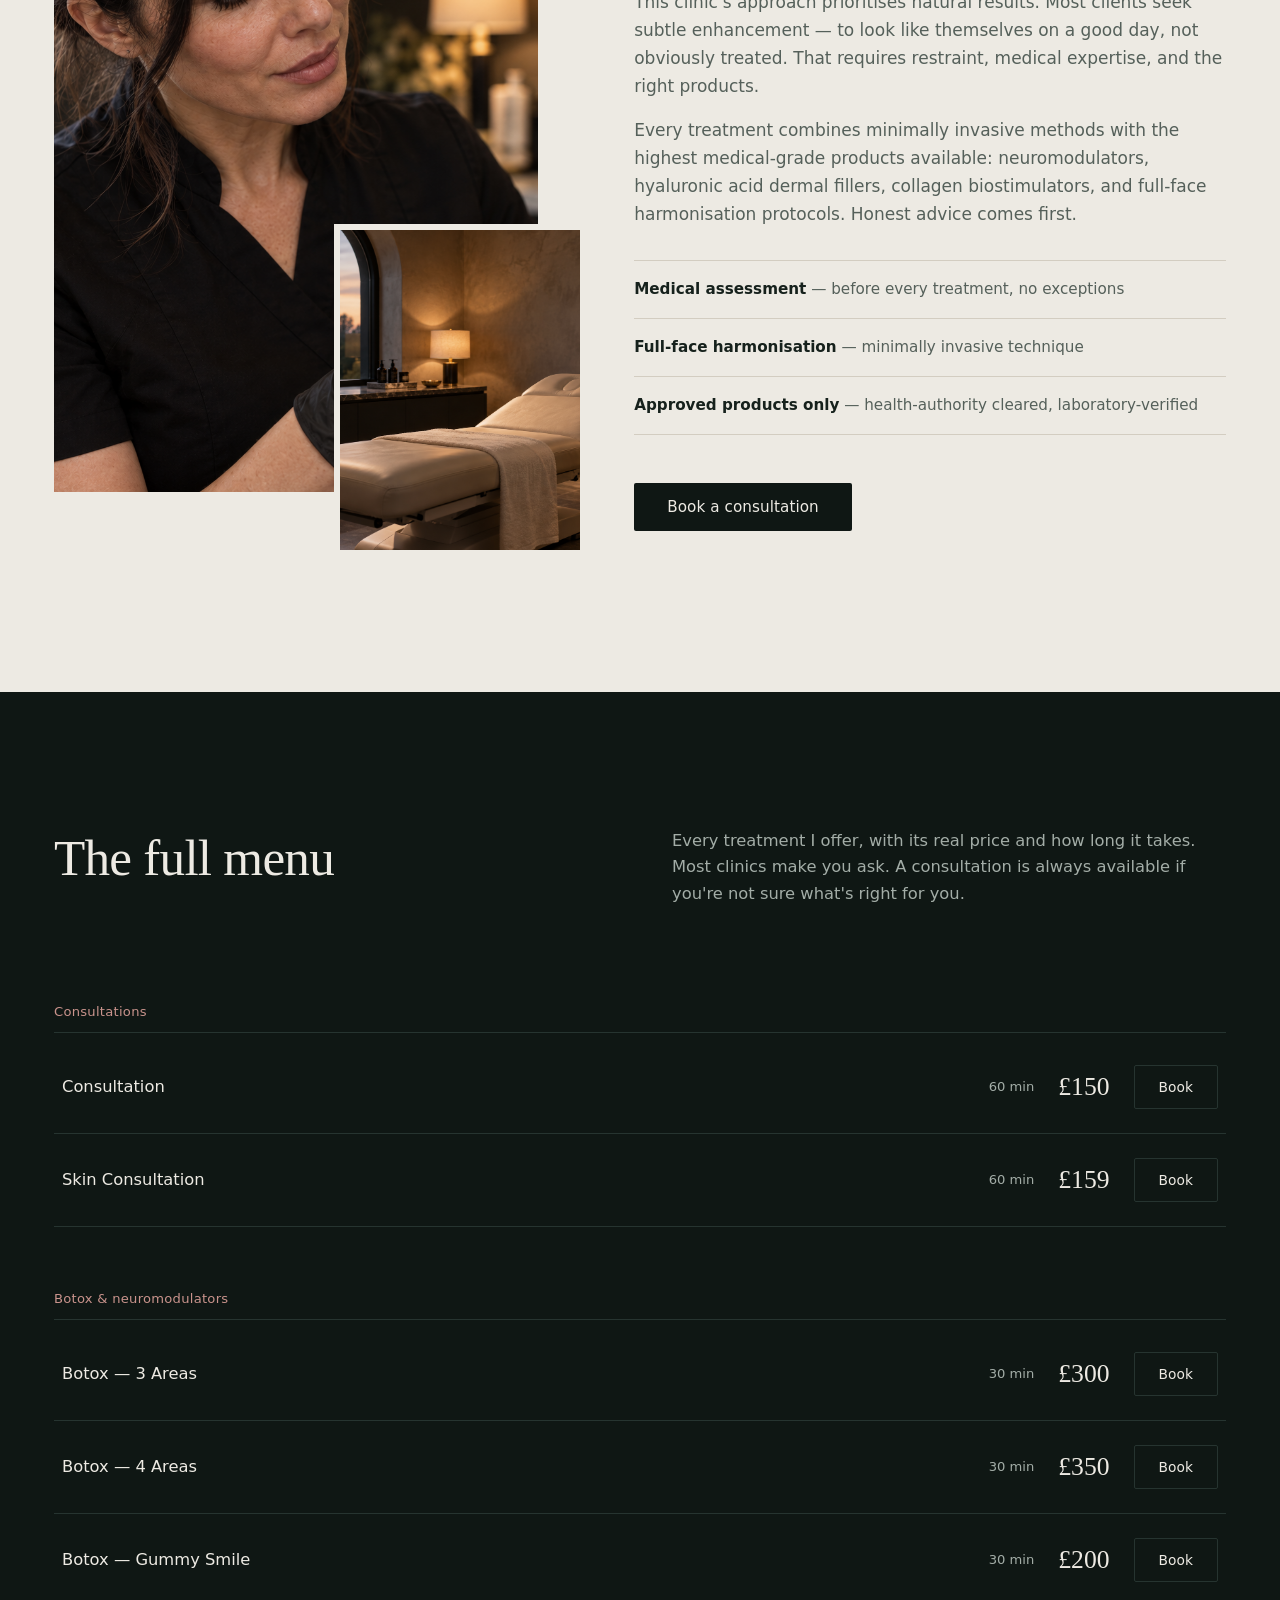
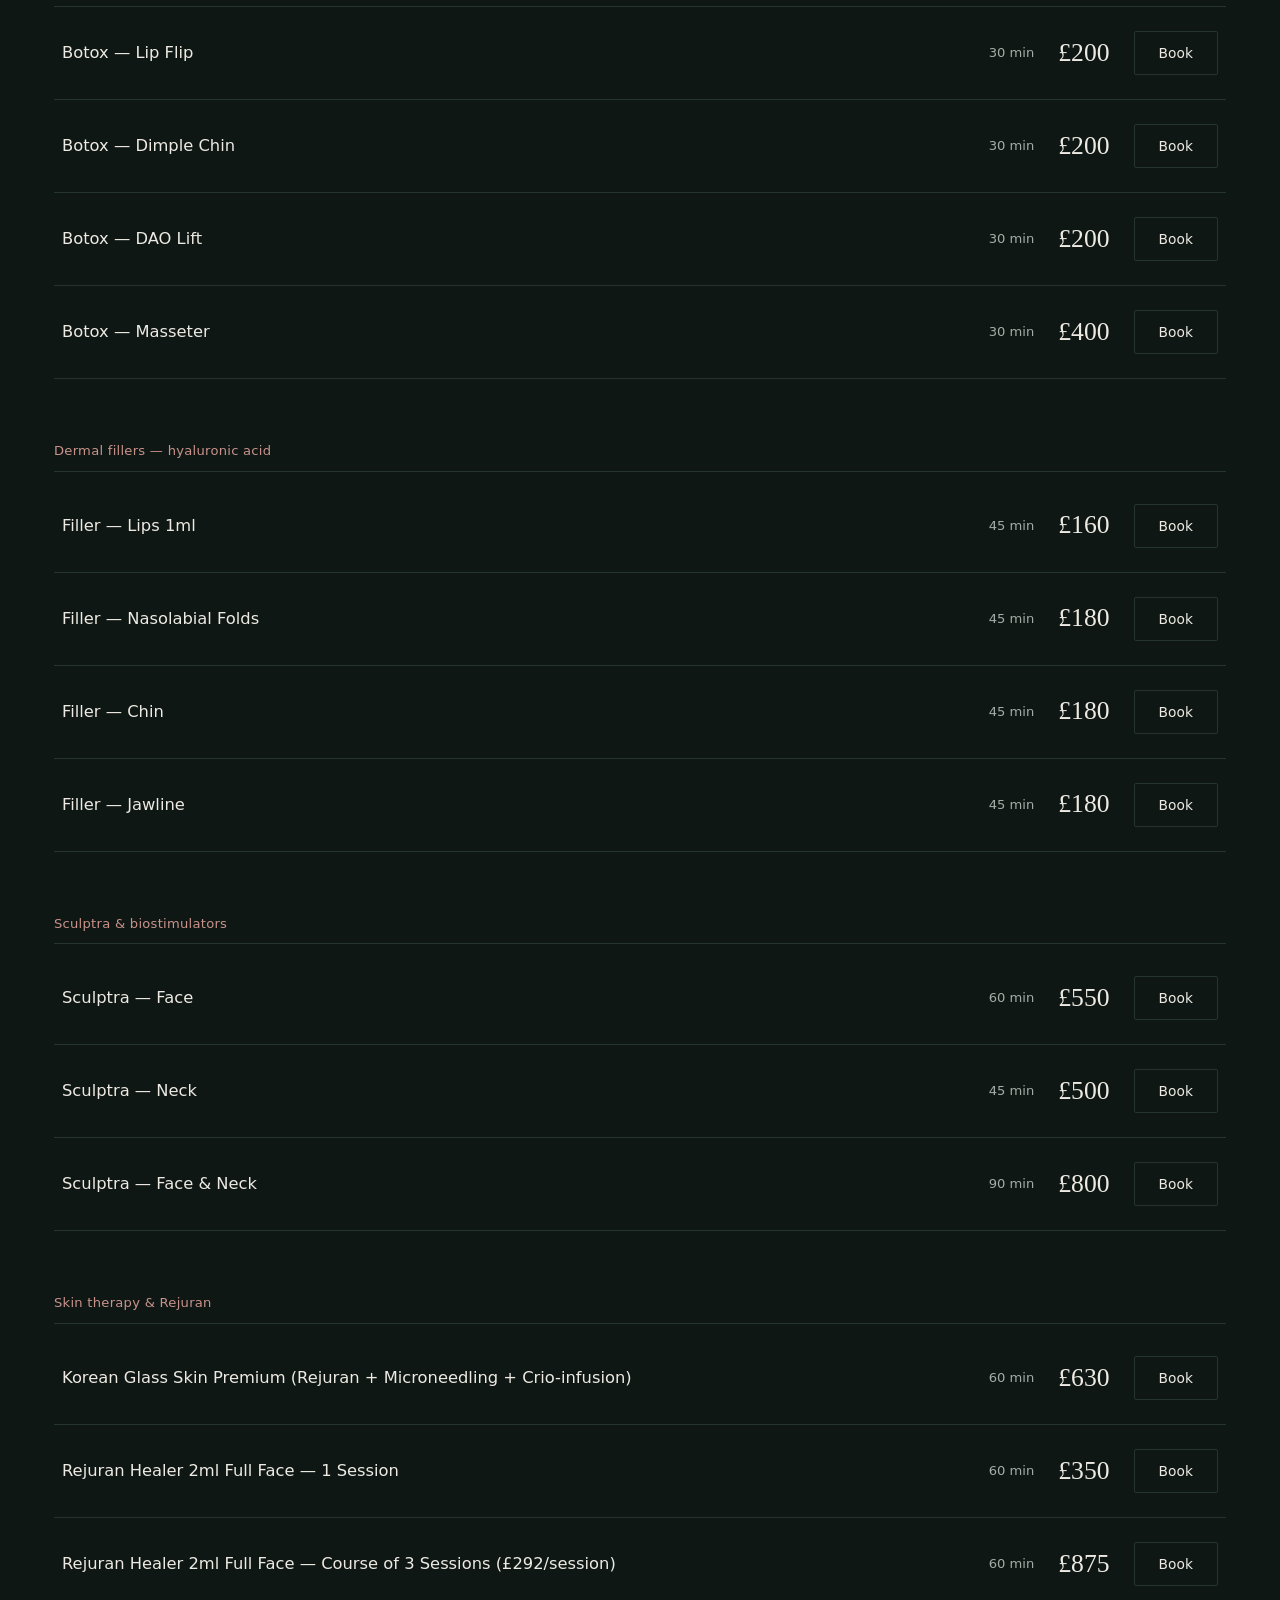
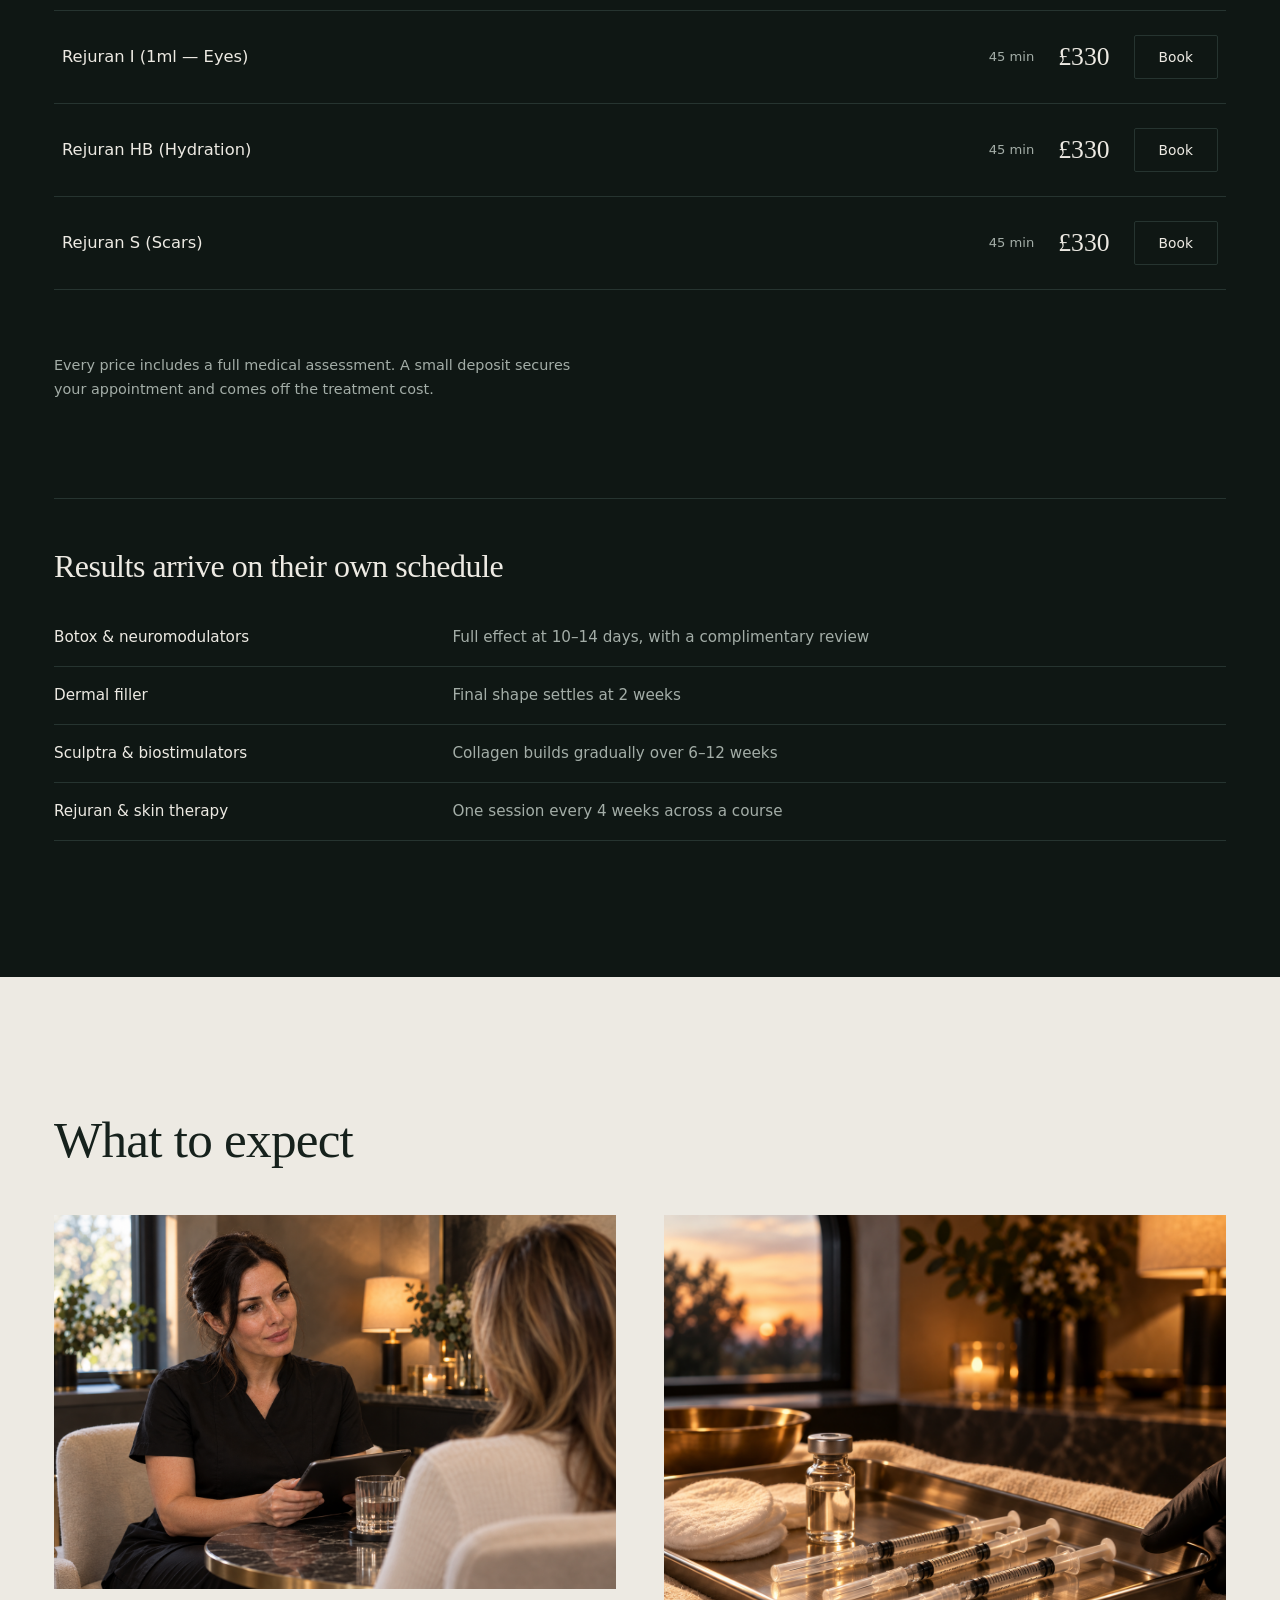
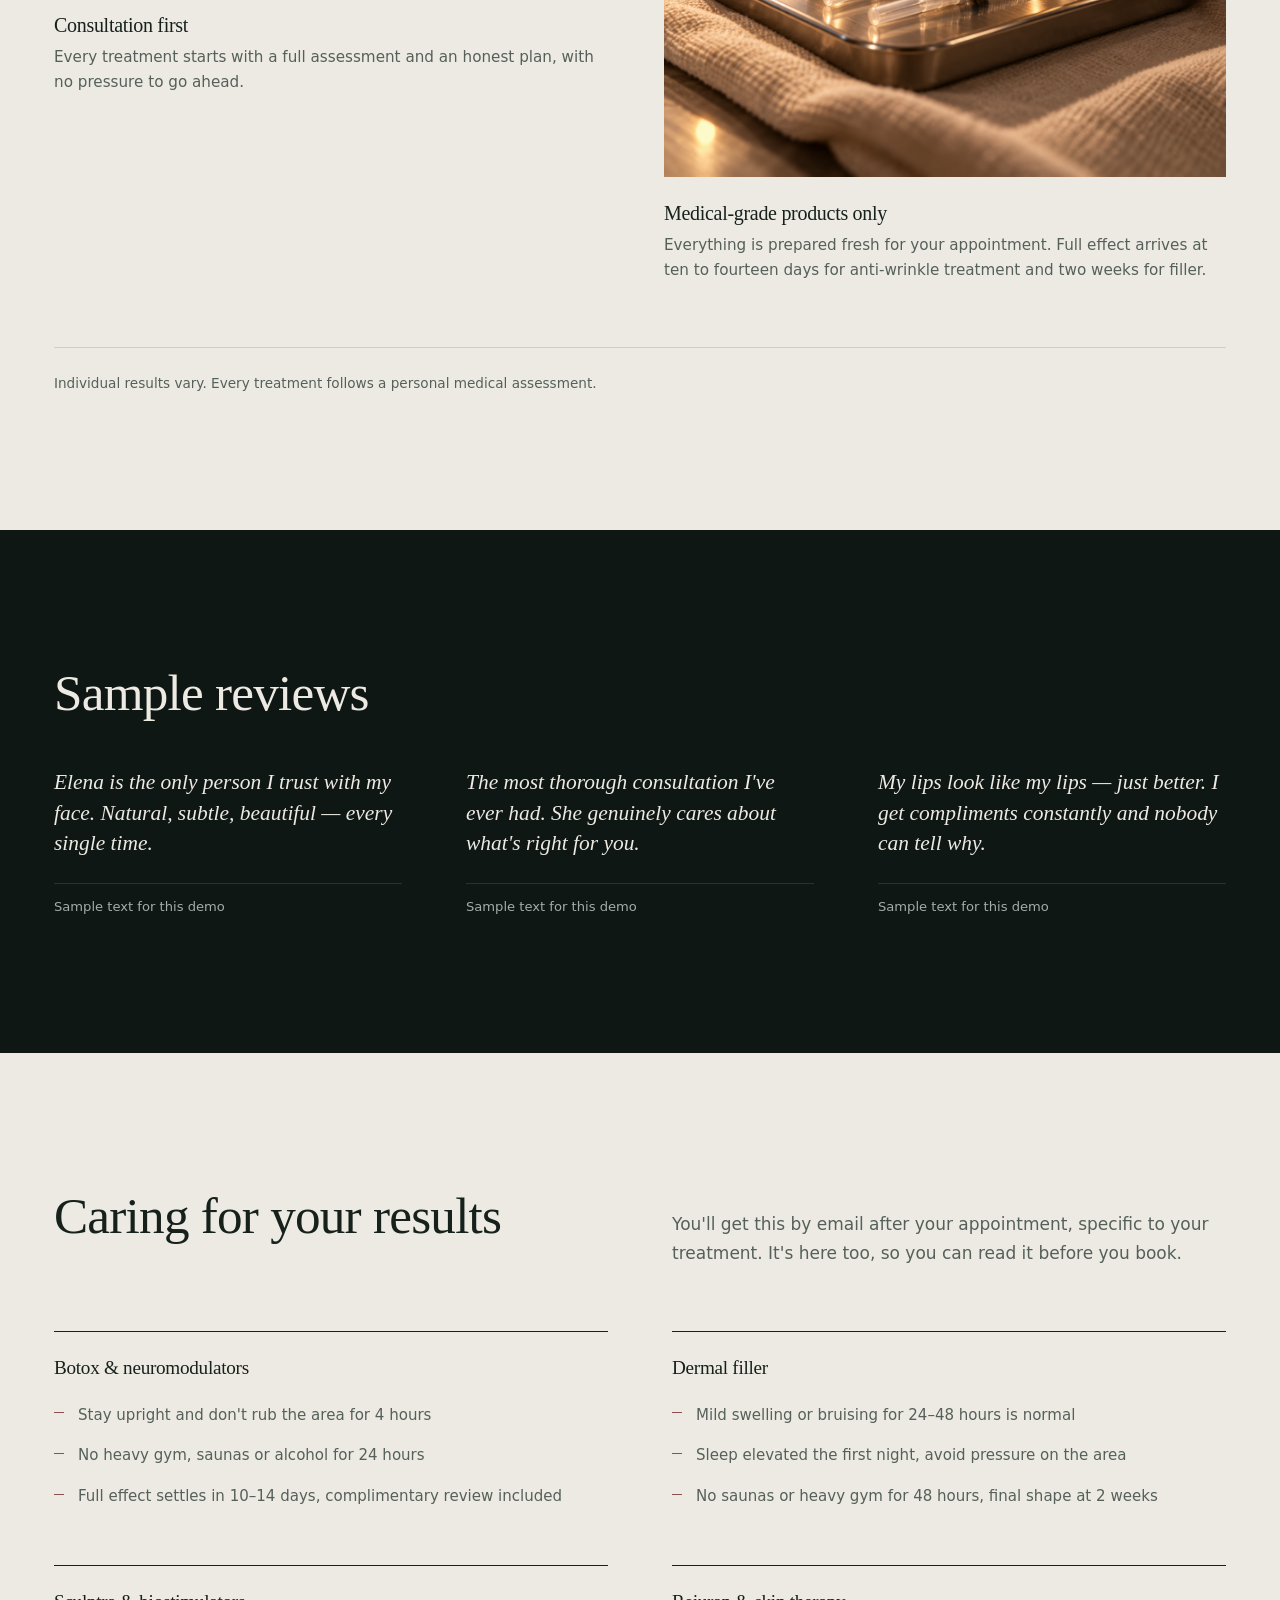
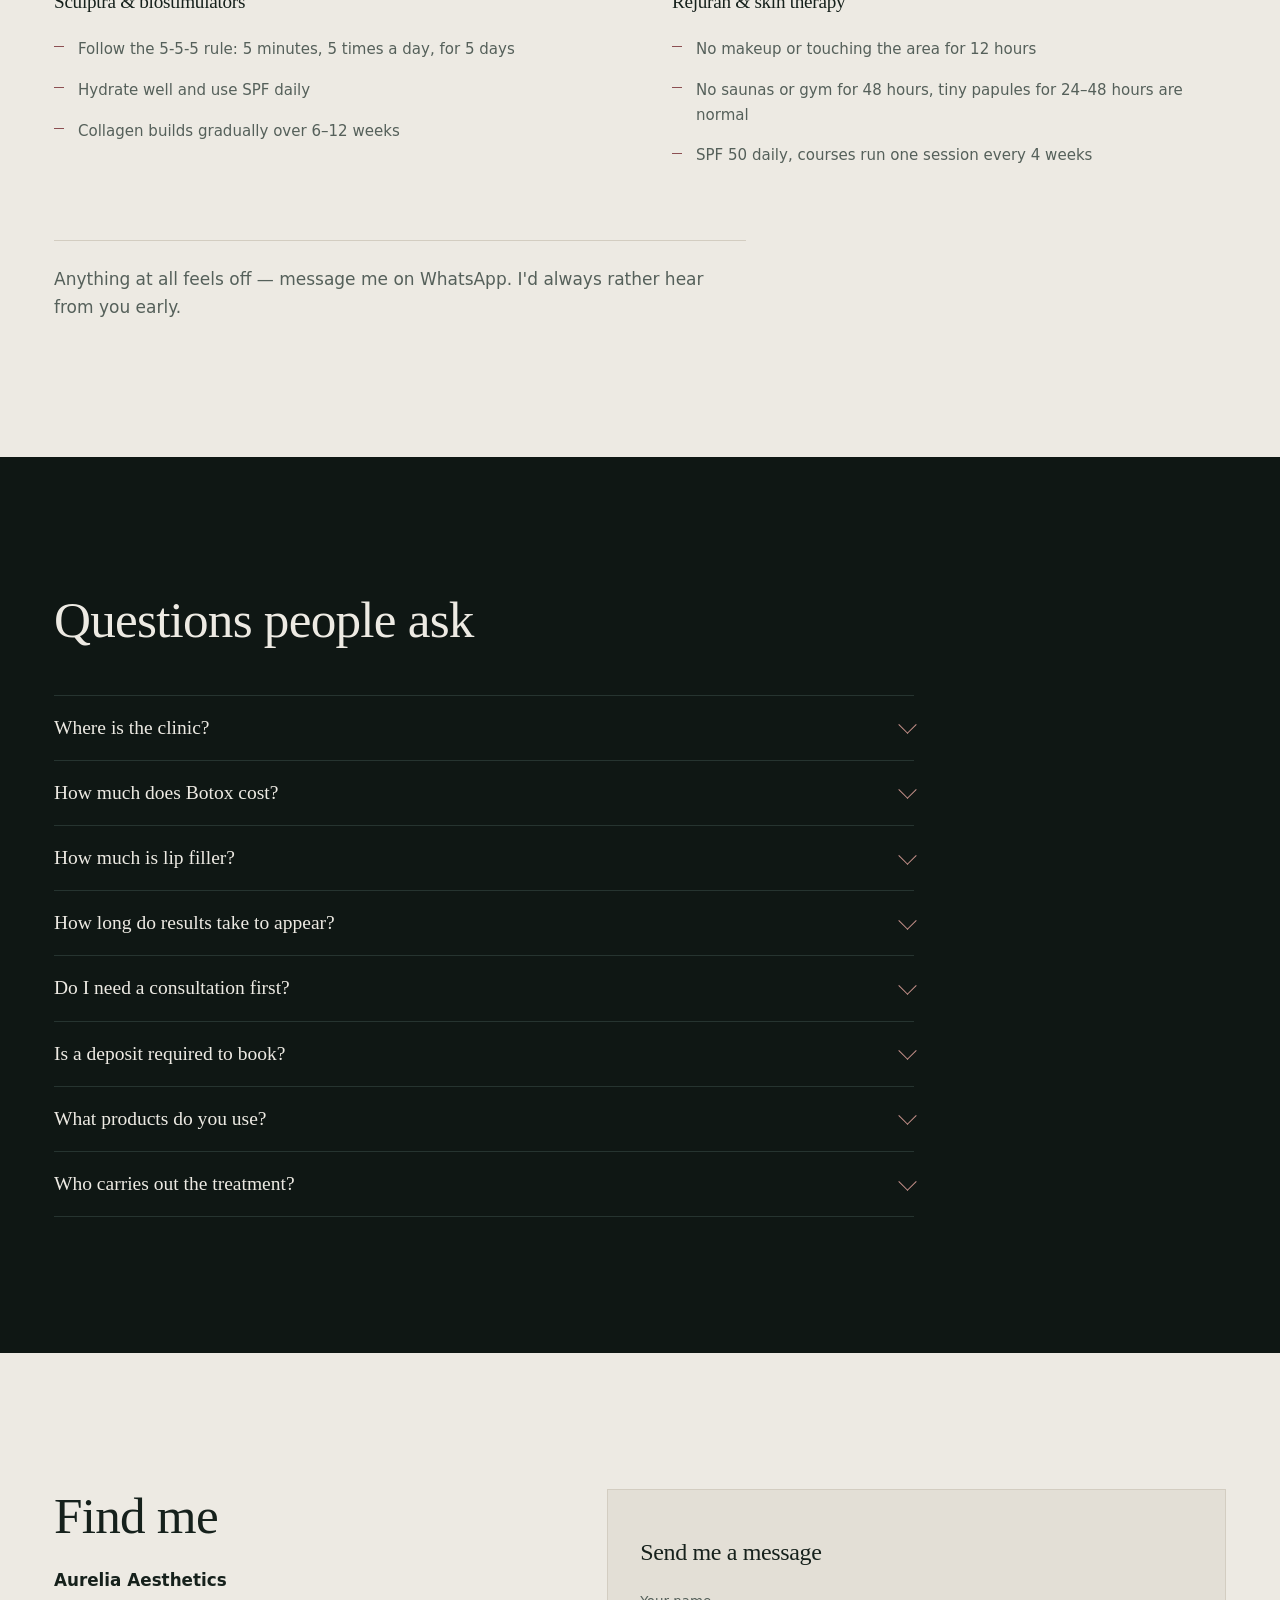
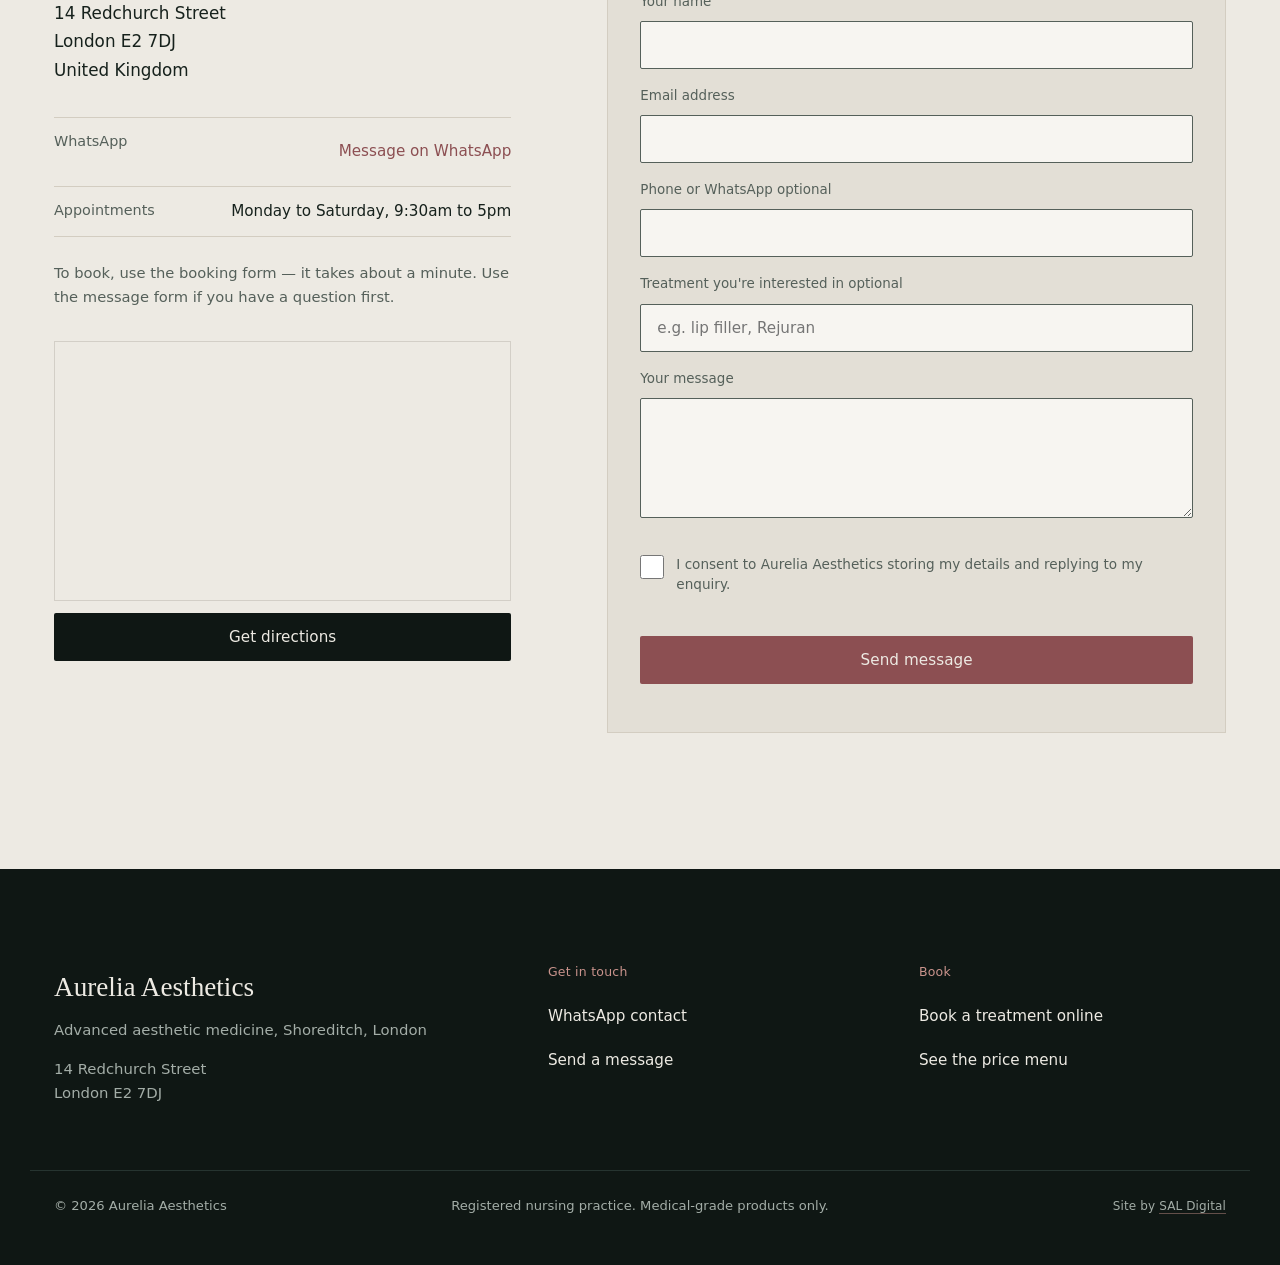
==== commit cfe5ec7c: "Send Aurelia brand to booking script, connect contact form, honest demo copy and alt text Co-Authore" ====
--- a/index.html
+++ b/index.html
@@ -33,11 +33,11 @@
 <!-- ============ MASTHEAD ============ -->
 <header class="masthead" id="top">
   <div class="shell masthead-inner">
-    <a href="#top" class="wordmark">Premium Aesthetics</a>
+    <a href="#top" class="wordmark">Aurelia Aesthetics</a>
     <nav class="nav" id="mainNav" aria-label="Main">
       <a href="#about">About</a>
       <a href="#treatments">Treatments</a>
-      <a href="#results">Results</a>
+      <a href="#results">What to expect</a>
       <a href="#aftercare">Aftercare</a>
       <a href="#faq">FAQ</a>
       <a href="#contact-form">Contact</a>
@@ -59,7 +59,7 @@
       <p class="hero-lead">This is a demonstration site showcasing SAL Digital's premium aesthetic medicine booking and automation system. Featuring Botox, dermal filler, Sculptra and Rejuran with full medical assessment before every treatment. Built for independent practitioners who want a professional, no-nonsense online presence.</p>
       <div class="hero-ctas">
         <a href="#" class="btn btn-accent btn-lg" data-book="">Book a treatment</a>
-        <a href="https://wa.me/447946080812" class="btn btn-quiet btn-lg" target="_blank" rel="noopener">Message on WhatsApp</a>
+        <a href="https://wa.me/447438815827" class="btn btn-quiet btn-lg" target="_blank" rel="noopener">Message on WhatsApp</a>
       </div>
       <dl class="facts">
         <div class="fact">
@@ -78,7 +78,7 @@
     </div>
     <figure class="hero-figure">
       <picture>
-        <img src="assets/practitioner-portrait.png" width="359" height="640" alt="Demo practitioner portrait" fetchpriority="high" decoding="async">
+        <img src="assets/practitioner-portrait.png" width="359" height="640" alt="Practitioner treating a client in a softly lit treatment room" fetchpriority="high" decoding="async">
       </picture>
       <figcaption>Aesthetic Practitioner<span>SAL Digital Demo Clinic</span></figcaption>
     </figure>
@@ -117,7 +117,7 @@
       </figure>
       <figure class="about-fig-inset">
         <picture>
-          <img src="assets/treatment-hydrafacial.png" width="704" height="1524" alt="An advanced skin treatment in progress" loading="lazy" decoding="async">
+          <img src="assets/treatment-hydrafacial.png" width="704" height="1524" alt="A calm treatment room with a made-up treatment bed" loading="lazy" decoding="async">
         </picture>
       </figure>
     </div>
@@ -188,24 +188,24 @@
 <!-- ============ RESULTS ============ -->
 <section class="results" id="results">
   <div class="shell">
-    <h2 class="sec-title">Real results</h2>
+    <h2 class="sec-title">What to expect</h2>
     <div class="results-grid">
       <figure class="result">
         <picture>
-          <img src="assets/lips-before-after.png" width="768" height="1364" alt="Lip enhancement before and after one millilitre of dermal filler" loading="lazy" decoding="async">
+          <img src="assets/lips-before-after.png" width="768" height="1364" alt="Practitioner talking through a treatment plan with a client" loading="lazy" decoding="async">
         </picture>
         <figcaption>
-          <h3>Lip enhancement, 1ml dermal filler</h3>
-          <p>Volume and definition without changing the shape of the mouth. Final result settles at two weeks.</p>
+          <h3>Consultation first</h3>
+          <p>Every treatment starts with a full assessment and an honest plan, with no pressure to go ahead.</p>
         </figcaption>
       </figure>
       <figure class="result">
         <picture>
-          <img src="assets/treatment-botox-men.png" width="900" height="1594" alt="A gentleman receiving an anti-wrinkle treatment" loading="lazy" decoding="async">
+          <img src="assets/treatment-botox-men.png" width="900" height="1594" alt="Sterile syringes and a vial laid out on a treatment tray" loading="lazy" decoding="async">
         </picture>
         <figcaption>
-          <h3>Gentleman's anti-wrinkle treatment</h3>
-          <p>Softened without freezing — movement stays. Full effect at ten to fourteen days.</p>
+          <h3>Medical-grade products only</h3>
+          <p>Everything is prepared fresh for your appointment. Full effect arrives at ten to fourteen days for anti-wrinkle treatment and two weeks for filler.</p>
         </figcaption>
       </figure>
     </div>
@@ -216,19 +216,19 @@
 <!-- ============ VOICES ============ -->
 <section class="voices" id="reviews">
   <div class="shell">
-    <h2 class="sec-title">In their words</h2>
+    <h2 class="sec-title">Sample reviews</h2>
     <div class="voices-grid">
       <figure class="voice">
         <blockquote><p>Elena is the only person I trust with my face. Natural, subtle, beautiful — every single time.</p></blockquote>
-        <figcaption>Verified client</figcaption>
+        <figcaption>Sample text for this demo</figcaption>
       </figure>
       <figure class="voice">
         <blockquote><p>The most thorough consultation I've ever had. She genuinely cares about what's right for you.</p></blockquote>
-        <figcaption>Verified client</figcaption>
+        <figcaption>Sample text for this demo</figcaption>
       </figure>
       <figure class="voice">
         <blockquote><p>My lips look like my lips — just better. I get compliments constantly and nobody can tell why.</p></blockquote>
-        <figcaption>Verified client</figcaption>
+        <figcaption>Sample text for this demo</figcaption>
       </figure>
     </div>
   </div>
@@ -332,7 +332,7 @@
         United Kingdom
       </address>
       <dl class="contact-lines">
-        <div><dt>WhatsApp</dt><dd><a href="https://wa.me/447946080812" target="_blank" rel="noopener">Message on WhatsApp</a></dd></div>
+        <div><dt>WhatsApp</dt><dd><a href="https://wa.me/447438815827" target="_blank" rel="noopener">Message on WhatsApp</a></dd></div>
         <div><dt>Appointments</dt><dd>Monday to Saturday, 9:30am to 5pm</dd></div>
       </dl>
       <p class="contact-note">To book, use the booking form — it takes about a minute. Use the message form if you have a question first.</p>
@@ -350,7 +350,8 @@
       </div>
     </div>
 
-    <form class="contact-form" id="contactForm" action="https://formspree.io/f/PASTE_YOUR_FORMSPREE_ID" method="POST">
+    <form class="contact-form" id="contactForm" method="POST">
+      <input type="text" name="company" tabindex="-1" autocomplete="off" aria-hidden="true" style="position:absolute;left:-9999px;height:0;width:0;opacity:0">
       <h3>Send me a message</h3>
 
       <label class="field-label" for="cfName">Your name</label>
@@ -394,7 +395,7 @@
     </div>
     <div class="footer-col">
       <h2>Get in touch</h2>
-      <a href="https://wa.me/447946080812" target="_blank" rel="noopener">WhatsApp contact</a>
+      <a href="https://wa.me/447438815827" target="_blank" rel="noopener">WhatsApp contact</a>
       <a href="#contact-form">Send a message</a>
     </div>
     <div class="footer-col">
@@ -420,7 +421,7 @@
       </button>
     </div>
     <p class="wa-card-msg">Hi, I'm Elena. Messages come straight to me — ask me anything about a treatment, or which one would suit you.</p>
-    <a class="wa-card-cta" href="https://wa.me/447946080812" target="_blank" rel="noopener">
+    <a class="wa-card-cta" href="https://wa.me/447438815827" target="_blank" rel="noopener">
       <svg viewBox="0 0 32 32" width="18" height="18" fill="currentColor" aria-hidden="true" focusable="false"><path d="M16 3C9.4 3 4 8.3 4 14.9c0 2.6.8 5 2.2 7L4 29l7.3-2.1c1.9 1 4 1.6 6.2 1.6h.5c6.6 0 12-5.3 12-11.9C30 8.3 22.6 3 16 3zm0 21.5c-1.9 0-3.7-.5-5.3-1.5l-.4-.2-4 1.2 1.2-3.9-.3-.4c-1.1-1.6-1.7-3.5-1.7-5.5C5.5 9.9 10.2 5.5 16 5.5S26.5 9.9 26.5 14.9 21.8 24.5 16 24.5zm5.8-7.3c-.3-.2-1.9-1-2.2-1.1-.3-.1-.5-.2-.7.2-.2.3-.8 1.1-1 1.3-.2.2-.4.2-.7.1-.3-.2-1.4-.5-2.6-1.6-1-.9-1.6-1.9-1.8-2.2-.2-.3 0-.5.1-.7l.5-.6c.2-.2.2-.4.3-.6.1-.2 0-.4 0-.6-.1-.2-.7-1.7-1-2.3-.3-.6-.5-.5-.7-.5h-.6c-.2 0-.6.1-.9.4-.3.3-1.1 1.1-1.1 2.7s1.2 3.1 1.3 3.3c.2.2 2.3 3.5 5.6 4.9.8.3 1.4.5 1.9.7.8.2 1.5.2 2.1.1.6-.1 1.9-.8 2.2-1.5.3-.8.3-1.4.2-1.5-.1-.2-.3-.3-.6-.4z"/></svg>
       Open WhatsApp
     </a>
@@ -462,6 +463,7 @@
       <h2 class="step-title">Pick a day</h2>
       <label class="field-label" for="dateInput">Preferred date</label>
       <input type="date" id="dateInput" class="field">
+      <p class="slot-note" id="dateNote" role="status" aria-live="polite"></p>
       <div class="step-nav">
         <button class="btn btn-ghost" data-back="1">Back</button>
         <button class="btn btn-accent" id="toStep3">Continue</button>
@@ -493,7 +495,7 @@
       <input type="email" id="clientEmail" class="field" autocomplete="email" inputmode="email" placeholder="jane@example.com" required>
 
       <label class="field-label" for="clientPhone">Phone or WhatsApp <span class="opt">optional</span></label>
-      <input type="tel" id="clientPhone" class="field" autocomplete="tel" inputmode="tel" placeholder="07000 000000">
+      <input type="tel" id="clientPhone" class="field" autocomplete="tel" inputmode="tel" placeholder="07xxx xxxxxx">
 
       <label class="field-label" for="clientDob">Date of birth <span class="opt">optional, for your birthday treat</span></label>
       <input type="date" id="clientDob" class="field">
